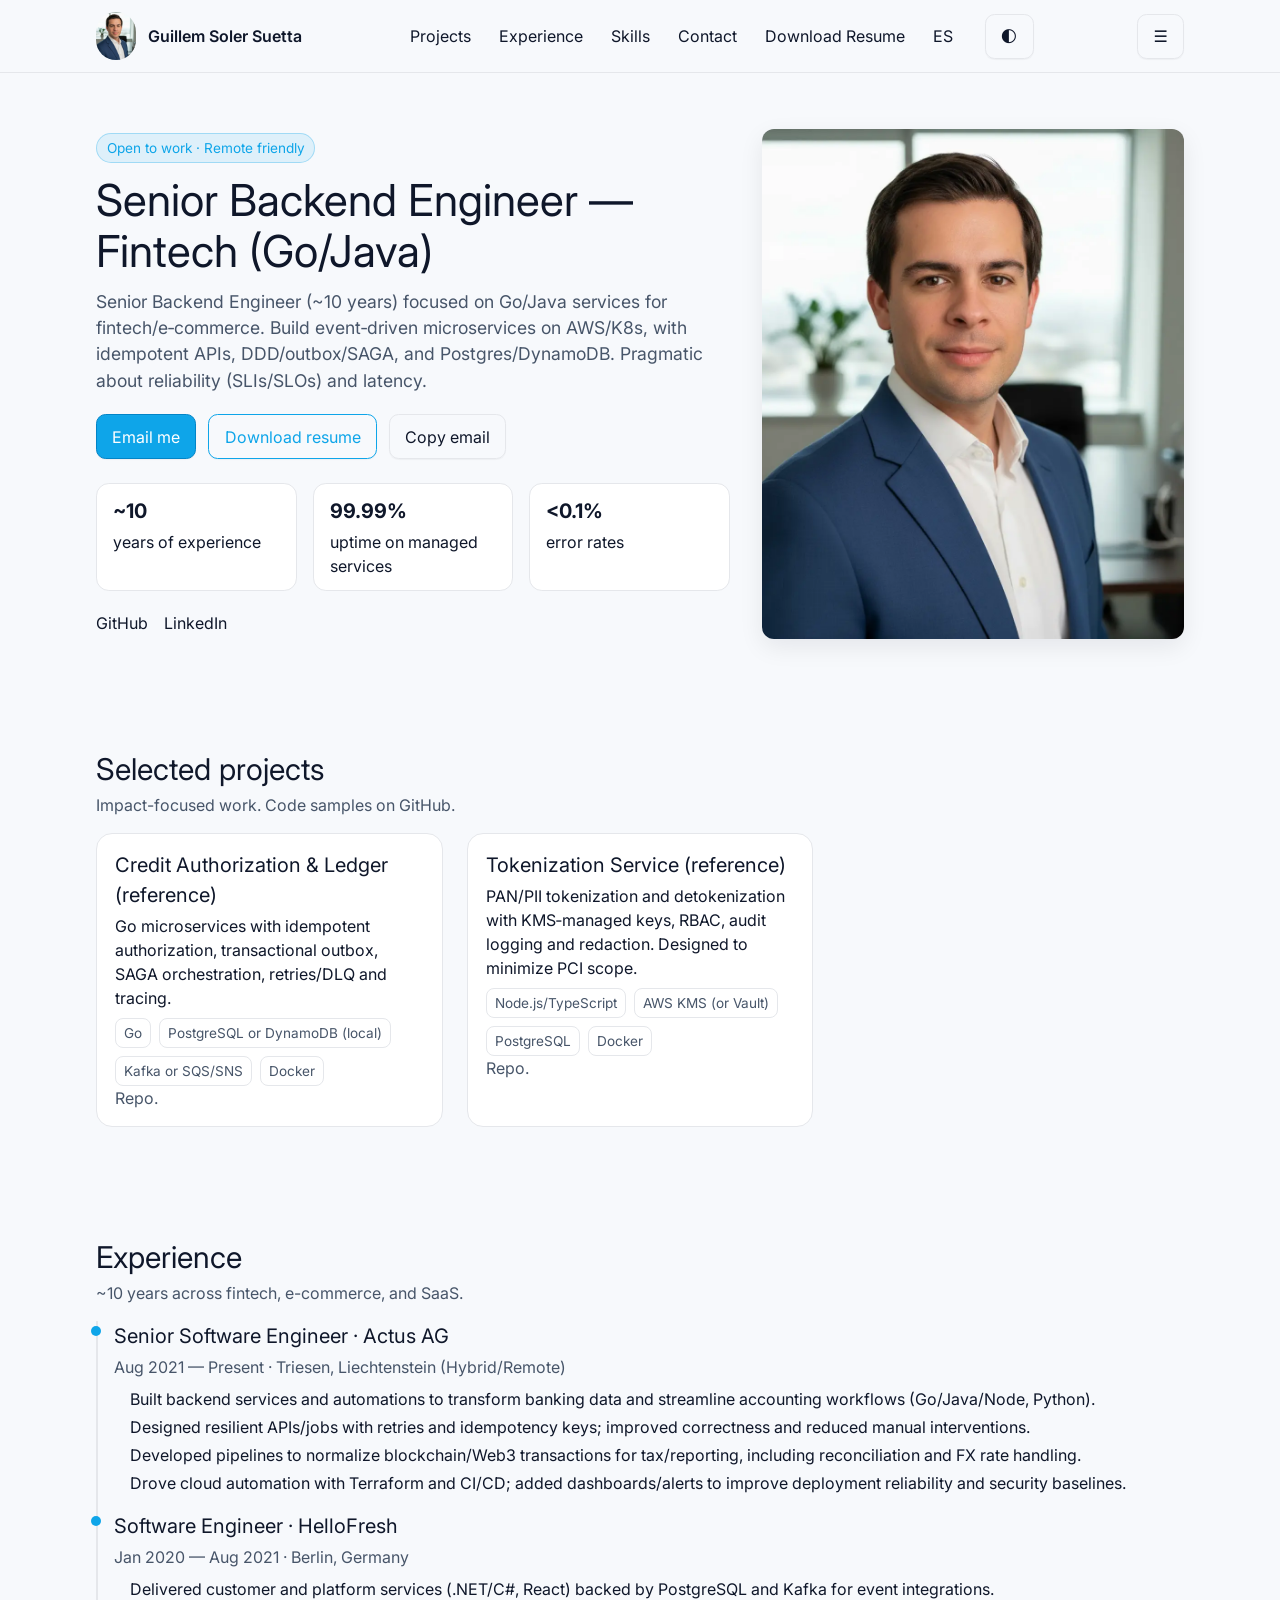
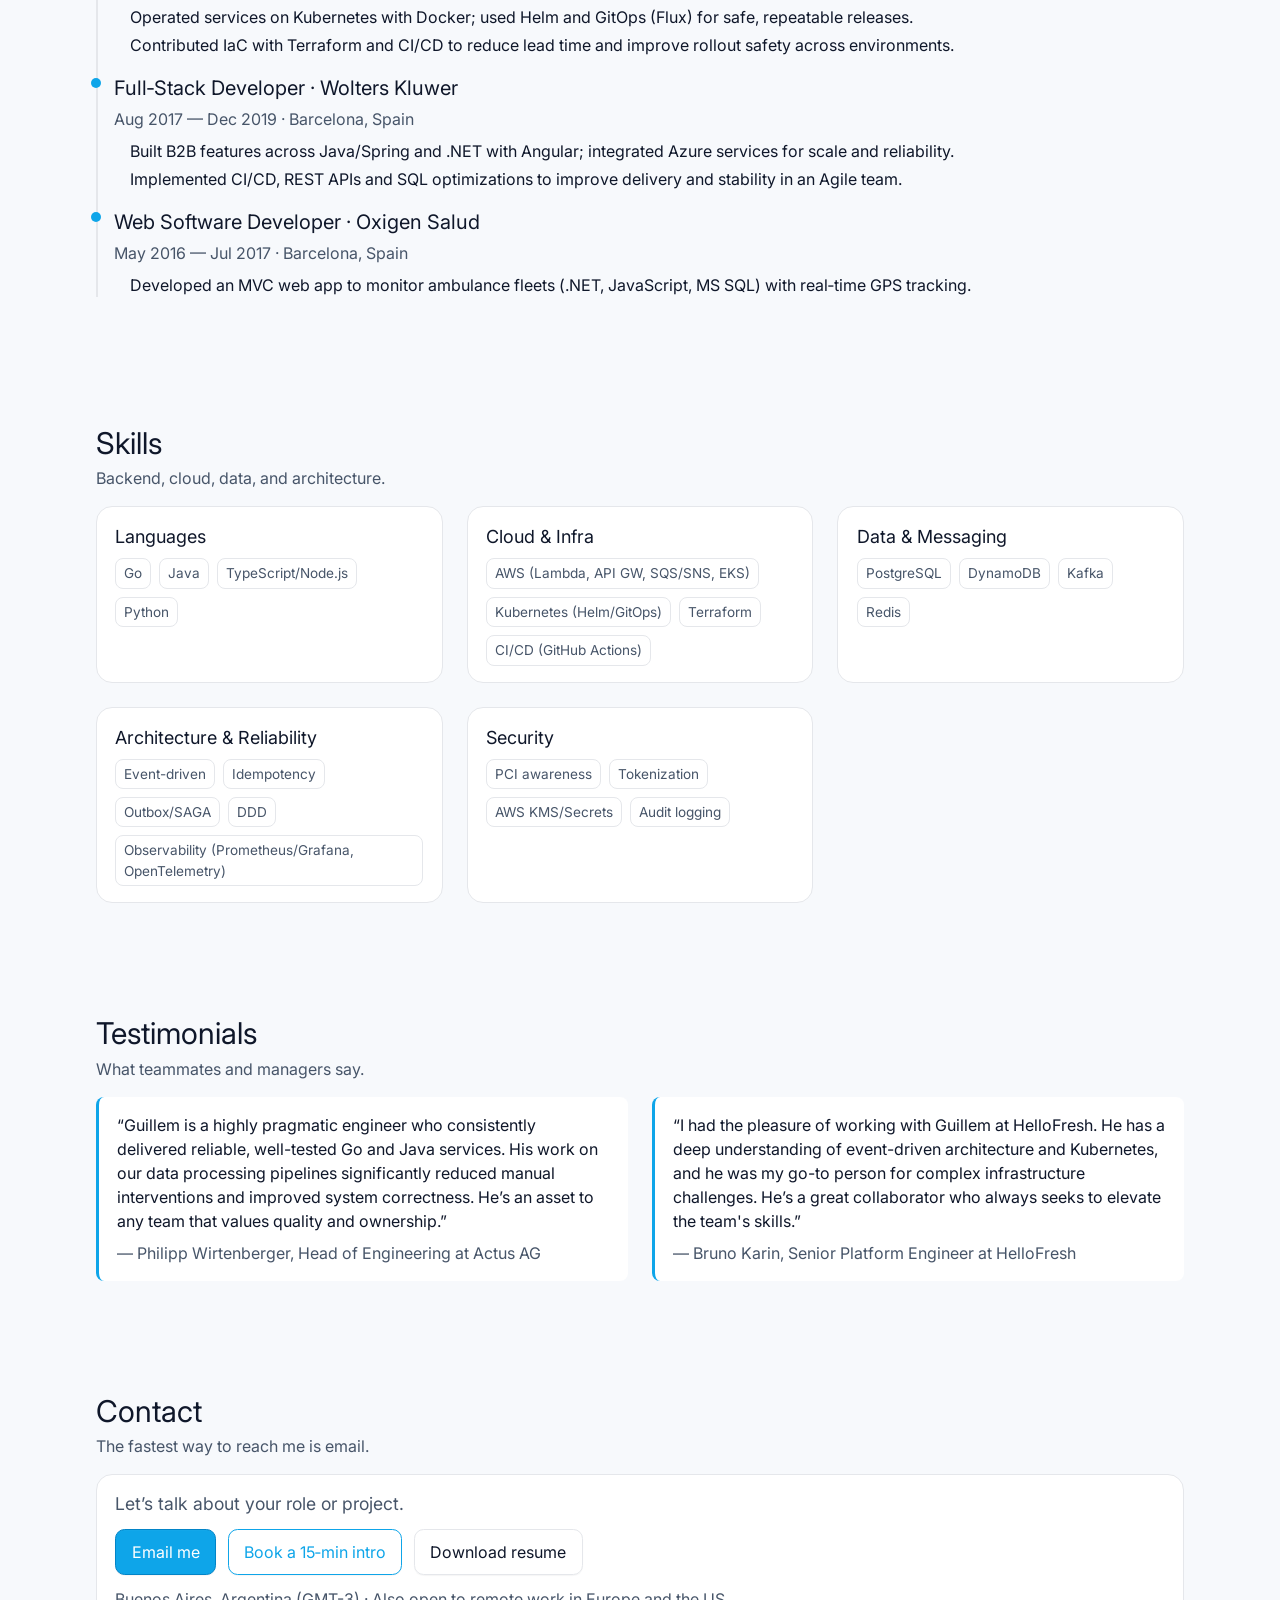
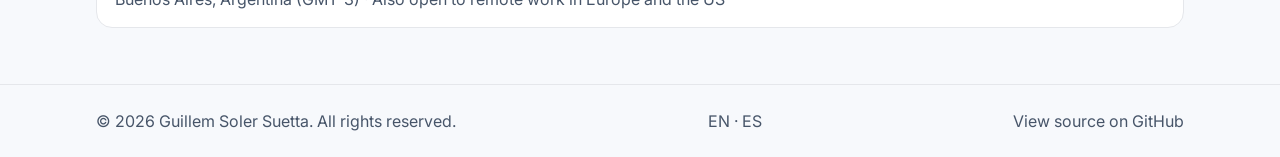
==== en/index.html @ a007fc3f "fix google fonts preload" ====
<!doctype html>
<html lang="en">

<head>
    <meta charset="utf-8" />
    <meta name="viewport" content="width=device-width, initial-scale=1" />
    <title>Guillem Soler Suetta — Senior Backend Engineer</title>
    <meta name="description"
        content="Senior Backend Engineer (~10 years) focused on Go/Java services for fintech/e‑commerce. Build event‑driven microservices on AWS/K8s, with idempotent APIs, DDD/outbox/SAGA, and Postgres/DynamoDB. Pragmatic about reliability (SLIs/SLOs) and latency." />
    <link rel="canonical" href="" https://guillemsoler.dev/en/" />
    <link rel="alternate" hreflang="es" href="" https://guillemsoler.dev/es/" />
    <link rel="alternate" hreflang="en" href="" https://guillemsoler.dev/en/" />
    <meta property="og:title" content="Guillem Soler Suetta — Senior Backend Engineer" />
    <meta property="og:description"
        content="Senior Backend Engineer (~10 years) focused on Go/Java services for fintech/e‑commerce. Build event‑driven microservices on AWS/K8s, with idempotent APIs, DDD/outbox/SAGA, and Postgres/DynamoDB. Pragmatic about reliability (SLIs/SLOs) and latency." />
    <meta property="og:type" content="website" />
    <meta property="og:url" content="" https://guillemsoler.dev/en/" />
    <meta property="og:image" content="" https://guillemsoler.dev/assets/img/og-image.jpg" />
    <meta name="twitter:card" content="summary_large_image" />
    <meta name="twitter:site" content="@your_twitter" />
    <link rel="preload" href="/assets/css/dist.css" as="style" />
    <link rel="stylesheet" href="/assets/css/dist.css" />

    <meta name="theme-color" content="#0ea5e9" />
    <!-- Tailwind (progressive enhancement). Site still looks good without JS. -->
    <script>
        // Tailwind CDN config (optional customization)
        window.tailwind = {
            config: {
                darkMode: 'class',
                theme: {
                    extend: {
                        fontFamily: { sans: ['Inter', 'system-ui', 'Segoe UI', 'Roboto', 'Helvetica Neue', 'Arial', 'sans-serif'] },
                        colors: { primary: { DEFAULT: '#0ea5e9', 600: '#0284c7' }, accent: '#22c55e' }
                    }
                }
            }
        }
    </script>
    <link rel="preconnect" href="https://fonts.googleapis.com">
    <link rel="preconnect" href="https://fonts.gstatic.com" crossorigin>
    <link rel="preload" href="https://fonts.googleapis.com/css2?family=Inter:wght@400;600;700&display=swap" as="style"
        onload="this.onload=null;this.rel='stylesheet'">
    <noscript>
        <link rel="stylesheet" href="https://fonts.googleapis.com/css2?family=Inter:wght@400;600;700&display=swap">
    </noscript>
    <script type="application/ld+json">
  {
    "@context": "https://schema.org",
    "@type": "Person",
    "name": "Guillem Soler Suetta",
    "jobTitle": "Senior Backend Engineer — Fintech (Go/Java)",
    "url": ""https://guillemsoler.dev/en/",
    "image": ""https://guillemsoler.dev/assets/img/avatar.webp",
    "email": "mailto:guillem.soler@nexara.me",
    "sameAs": [
      "https://github.com/guillemso1er",
      "https://www.linkedin.com/in/guillem-soler-suetta",
      "https://twitter.com/your_twitter"
    ]
  }
  </script>
</head>

<body>
    <a href="#content" class="skip-link">Skip to content</a>
    <header class="site-header border-b">
        <div class="container mx-auto px-4 flex items-center justify-between py-3">
            <a href="/en/" class="flex items-center gap-3 no-underline">
                <img src="/assets/img/avatar.webp" alt="Portrait of Guillem Soler Suetta"
                    class="h-10 w-10 rounded-full object-cover" />
                <span id="basics-name" class="font-semibold">Guillem Soler Suetta</span>
            </a>
            <nav aria-label="Primary" class="hidden sm:block">
                <ul class="flex items-center gap-5">
                    <li><a class="nav-link" href="#projects">Projects</a></li>
                    <li><a class="nav-link" href="#experience">Experience</a></li>
                    <li><a class="nav-link" href="#skills">Skills</a></li>
                    <li><a class="nav-link" href="#contact">Contact</a></li>
                    <li><a class="nav-link" href="/assets/docs/Guillem-Soler-Suetta-Resume-EN-2025-08.pdf"
                            target="_blank" rel="noopener">Download
                            Resume</a>
                    </li>
                    <li><a class="nav-link" href="/es/">ES</a></li>
                    <li>
                        <button id="themeToggle" class="btn btn-ghost sm:ml-2" type="button"
                            aria-label="Toggle dark mode">🌓</button>
                    </li>
                </ul>
            </nav>
            <button id="menuBtn" class="btn btn-ghost sm:hidden" aria-expanded="false"
                aria-controls="mobileNav">☰</button>
        </div>
        <nav id="mobileNav" hidden class="sm:hidden border-t">
            <ul class="container mx-auto px-4 py-2 grid gap-2">
                <li><a class="nav-link" href="#projects">Projects</a></li>
                <li><a class="nav-link" href="#experience">Experience</a></li>
                <li><a class="nav-link" href="#skills">Skills</a></li>
                <li><a class="nav-link" href="#contact">Contact</a></li>
                <li><a class="nav-link" href="/assets/docs/resume.pdf" target="_blank" rel="noopener">Resume</a></li>
                <li><a class="nav-link" href="/es/">ES</a></li>
            </ul>
        </nav>
    </header>

    <main id="content">
        <!-- Hero -->
        <section class="section hero">
            <div class="container mx-auto px-4 grid md:grid-cols-[1.2fr_.8fr] gap-8 items-center">
                <div>
                    <p class="pill">Open to work · Remote friendly</p>
                    <h1 id="basics-title" class="h1 mt-3">Senior Backend Engineer — Fintech (Go/Java)</h1>
                    <p id="basics-summary" class="lead mt-3">Senior Backend Engineer (~10 years) focused on Go/Java
                        services for fintech/e‑commerce. Build event‑driven microservices on AWS/K8s, with idempotent
                        APIs, DDD/outbox/SAGA, and Postgres/DynamoDB. Pragmatic about reliability (SLIs/SLOs) and
                        latency.</p>
                    <div class="mt-5 flex flex-wrap gap-3">
                        <a id="hero-email-link" class="btn btn-primary"
                            href="mailto:guillem.soler@nexara.me?subject=Hiring%20Inquiry%20from%20your%20site&body=Hi%20Guillem%20Soler%20Suetta,%0D%0A">Email
                            me</a>
                        <a class="btn btn-secondary" href="/assets/docs/resume.pdf" target="_blank"
                            rel="noopener">Download resume</a>
                        <button id="copyEmail" class="btn btn-ghost" type="button"
                            data-email="guillem.soler@nexara.me">Copy
                            email</button>
                    </div>
                    <ul class="mt-6 grid sm:grid-cols-3 gap-4">
                        <li class="metric-card"><strong>~10</strong><span>years of experience</span></li>
                        <li class="metric-card"><strong>99.99%</strong><span>uptime on managed services</span></li>
                        <li class="metric-card"><strong>&lt;0.1%</strong><span>error rates</span></li>
                    </ul>
                    <div id="social-links" class="mt-5 flex items-center gap-4">
                        <a href="https://github.com/guillemso1er" class="social-link">GitHub</a>
                        <a href="https://www.linkedin.com/in/guillem-soler-suetta" class="social-link">LinkedIn</a>
                        <!-- Twitter link can be added here if available in JSON -->
                    </div>
                </div>
                <figure class="hero-figure">
                    <img src="/assets/img/avatar.webp" alt="Guillem Soler Suetta"
                        class="rounded-xl w-full object-cover shadow" />
                    <figcaption class="sr-only">Guillem Soler Suetta, Senior Backend Engineer</figcaption>
                </figure>
            </div>
        </section>

        <!-- Projects -->
        <section id="projects" class="section">
            <div class="container mx-auto px-4">
                <div class="section-header">
                    <h2 class="h2">Selected projects</h2>
                    <p class="muted">Impact-focused work. Code samples on GitHub.</p>
                </div>
                <div id="projects-container" class="grid sm:grid-cols-2 lg:grid-cols-3 gap-6">
                    <!-- Project 1 -->
                    <article class="card">
                        <div class="card-body">
                            <h3 class="h3"><a href="https://github.com/YOUR-USER/credit-authorization-ledger"
                                    class="card-link">Credit Authorization & Ledger (reference)</a></h3>
                            <p>Go microservices with idempotent authorization, transactional outbox, SAGA
                                orchestration, retries/DLQ and tracing.</p>
                            <ul class="tags">
                                <li class="tag">Go</li>
                                <li class="tag">PostgreSQL or DynamoDB (local)</li>
                                <li class="tag">Kafka or SQS/SNS</li>
                                <li class="tag">Docker</li>
                            </ul>
                            <p class="muted"><a href="https://github.com/YOUR-USER/credit-authorization-ledger"
                                    class="text-link">Repo</a>.</p>
                        </div>
                    </article>
                    <!-- Project 2 -->
                    <article class="card">
                        <div class="card-body">
                            <h3 class="h3"><a href="https://github.com/YOUR-USER/tokenization-service"
                                    class="card-link">Tokenization Service (reference)</a></h3>
                            <p>PAN/PII tokenization and detokenization with KMS‑managed keys, RBAC, audit logging and
                                redaction. Designed to minimize PCI scope.</p>
                            <ul class="tags">
                                <li class="tag">Node.js/TypeScript</li>
                                <li class="tag">AWS KMS (or Vault)</li>
                                <li class="tag">PostgreSQL</li>
                                <li class="tag">Docker</li>
                            </ul>
                            <p class="muted"><a href="https://github.com/YOUR-USER/tokenization-service"
                                    class="text-link">Repo</a>.</p>
                        </div>
                    </article>
                </div>
            </div>
        </section>

        <!-- Experience -->
        <section id="experience" class="section">
            <div class="container mx-auto px-4">
                <div class="section-header">
                    <h2 class="h2">Experience</h2>
                    <p class="muted">~10 years across fintech, e-commerce, and SaaS.</p>
                </div>
                <ol id="experience-container" class="timeline">
                    <li class="timeline-item">
                        <div class="timeline-dot"></div>
                        <div class="timeline-content">
                            <h3 class="h3">Senior Software Engineer · Actus AG</h3>
                            <p class="muted">Aug 2021 — Present · Triesen, Liechtenstein (Hybrid/Remote)</p>
                            <ul class="list">
                                <li>Built backend services and automations to transform banking data and streamline
                                    accounting workflows (Go/Java/Node, Python).</li>
                                <li>Designed resilient APIs/jobs with retries and idempotency keys; improved correctness
                                    and reduced manual interventions.</li>
                                <li>Developed pipelines to normalize blockchain/Web3 transactions for tax/reporting,
                                    including reconciliation and FX rate handling.</li>
                                <li>Drove cloud automation with Terraform and CI/CD; added dashboards/alerts to improve
                                    deployment reliability and security baselines.</li>
                            </ul>
                        </div>
                    </li>
                    <li class="timeline-item">
                        <div class="timeline-dot"></div>
                        <div class="timeline-content">
                            <h3 class="h3">Software Engineer · HelloFresh</h3>
                            <p class="muted">Jan 2020 — Aug 2021 · Berlin, Germany</p>
                            <ul class="list">
                                <li>Delivered customer and platform services (.NET/C#, React) backed by PostgreSQL and
                                    Kafka for event integrations.</li>
                                <li>Operated services on Kubernetes with Docker; used Helm and GitOps (Flux) for safe,
                                    repeatable releases.</li>
                                <li>Contributed IaC with Terraform and CI/CD to reduce lead time and improve rollout
                                    safety across environments.</li>
                            </ul>
                        </div>
                    </li>
                    <li class="timeline-item">
                        <div class="timeline-dot"></div>
                        <div class="timeline-content">
                            <h3 class="h3">Full‑Stack Developer · Wolters Kluwer</h3>
                            <p class="muted">Aug 2017 — Dec 2019 · Barcelona, Spain</p>
                            <ul class="list">
                                <li>Built B2B features across Java/Spring and .NET with Angular; integrated Azure
                                    services for scale and reliability.</li>
                                <li>Implemented CI/CD, REST APIs and SQL optimizations to improve delivery and stability
                                    in an Agile team.</li>
                            </ul>
                        </div>
                    </li>
                    <li class="timeline-item">
                        <div class="timeline-dot"></div>
                        <div class="timeline-content">
                            <h3 class="h3">Web Software Developer · Oxigen Salud</h3>
                            <p class="muted">May 2016 — Jul 2017 · Barcelona, Spain</p>
                            <ul class="list">
                                <li>Developed an MVC web app to monitor ambulance fleets (.NET, JavaScript, MS SQL) with
                                    real‑time GPS tracking.</li>
                            </ul>
                        </div>
                    </li>
                </ol>
            </div>
        </section>

        <!-- Skills -->
        <section id="skills" class="section">
            <div class="container mx-auto px-4">
                <div class="section-header">
                    <h2 class="h2">Skills</h2>
                    <p class="muted">Backend, cloud, data, and architecture.</p>
                </div>
                <div id="skills-container" class="grid sm:grid-cols-2 lg:grid-cols-3 gap-6">
                    <div class="card">
                        <div class="card-body">
                            <h3 class="h4">Languages</h3>
                            <ul class="tags">
                                <li class="tag">Go</li>
                                <li class="tag">Java</li>
                                <li class="tag">TypeScript/Node.js</li>
                                <li class="tag">Python</li>
                            </ul>
                        </div>
                    </div>
                    <div class="card">
                        <div class="card-body">
                            <h3 class="h4">Cloud & Infra</h3>
                            <ul class="tags">
                                <li class="tag">AWS (Lambda, API GW, SQS/SNS, EKS)</li>
                                <li class="tag">Kubernetes (Helm/GitOps)</li>
                                <li class="tag">Terraform</li>
                                <li class="tag">CI/CD (GitHub Actions)</li>
                            </ul>
                        </div>
                    </div>
                    <div class="card">
                        <div class="card-body">
                            <h3 class="h4">Data & Messaging</h3>
                            <ul class="tags">
                                <li class="tag">PostgreSQL</li>
                                <li class="tag">DynamoDB</li>
                                <li class="tag">Kafka</li>
                                <li class="tag">Redis</li>
                            </ul>
                        </div>
                    </div>
                    <div class="card">
                        <div class="card-body">
                            <h3 class="h4">Architecture & Reliability</h3>
                            <ul class="tags">
                                <li class="tag">Event-driven</li>
                                <li class="tag">Idempotency</li>
                                <li class="tag">Outbox/SAGA</li>
                                <li class="tag">DDD</li>
                                <li class="tag">Observability (Prometheus/Grafana, OpenTelemetry)</li>
                            </ul>
                        </div>
                    </div>
                    <div class="card">
                        <div class="card-body">
                            <h3 class="h4">Security</h3>
                            <ul class="tags">
                                <li class="tag">PCI awareness</li>
                                <li class="tag">Tokenization</li>
                                <li class="tag">AWS KMS/Secrets</li>
                                <li class="tag">Audit logging</li>
                            </ul>
                        </div>
                    </div>
                </div>
            </div>
        </section>

        <!-- Testimonials -->
        <section class="section">
            <div class="container mx-auto px-4">
                <div class="section-header">
                    <h2 class="h2">Testimonials</h2>
                    <p class="muted">What teammates and managers say.</p>
                </div>
                <div id="testimonials-container" class="grid sm:grid-cols-2 gap-6">
                    <!-- Testimonial 1 -->
                    <blockquote class="quote">
                        <p>“Guillem is a highly pragmatic engineer who consistently delivered reliable, well-tested Go
                            and Java services. His work on our data processing pipelines significantly reduced manual
                            interventions and improved system correctness. He’s an asset to any team that values quality
                            and ownership.”</p>
                        <footer>— Philipp Wirtenberger, Head of Engineering at Actus AG</footer>
                    </blockquote>

                    <!-- Testimonial 2 -->
                    <blockquote class="quote">
                        <p>“I had the pleasure of working with Guillem at HelloFresh. He has a deep understanding of
                            event-driven architecture and Kubernetes, and he was my go-to person for complex
                            infrastructure challenges. He’s a great collaborator who always seeks to elevate the team's
                            skills.”</p>
                        <footer>— Bruno Karin, Senior Platform Engineer at HelloFresh</footer>
                    </blockquote>
                </div>
            </div>
        </section>

        <!-- Contact -->
        <section id="contact" class="section">
            <div class="container mx-auto px-4">
                <div class="section-header">
                    <h2 class="h2">Contact</h2>
                    <p class="muted">The fastest way to reach me is email.</p>
                </div>
                <div class="card">
                    <div class="card-body">
                        <p class="lead">Let’s talk about your role or project.</p>
                        <div class="mt-3 flex flex-wrap gap-3">
                            <a id="contact-email-link" class="btn btn-primary"
                                href="mailto:guillem.soler@nexara.me?subject=Hiring%20Inquiry%20from%20your%20site">Email
                                me</a>
                            <a class="btn btn-secondary" href="https://calendly.com/yourcalendly/intro-15"
                                target="_blank" rel="noopener">Book a 15‑min intro</a>
                            <a class="btn btn-ghost" href="/assets/docs/resume.pdf" target="_blank"
                                rel="noopener">Download resume</a>
                        </div>
                        <p id="basics-location" class="muted mt-3">Based in Buenos Aires, Argentina (GMT-3) — Hybrid ·
                            Open to remote, EU/US time zones.</p>
                    </div>
                </div>
            </div>
        </section>
    </main>

    <footer class="site-footer border-t">
        <div class="container mx-auto px-4 py-6 flex flex-wrap items-center justify-between gap-3">
            <p class="muted">© <span id="year">2025</span> <span id="footer-name">Guillem Soler Suetta</span>. All
                rights
                reserved.</p>
            <nav aria-label="Footer">
                <a class="nav-link" href="/en/">EN</a>
                <span class="muted">·</span>
                <a class="nav-link" href="/es/">ES</a>
            </nav>
            <a class="nav-link" href="https://github.com/guillemso1er/website" target="_blank" rel="noopener">View
                source on GitHub</a>

        </div>
    </footer>

    <script src="/assets/js/app.js" defer></script>
</body>

</html>
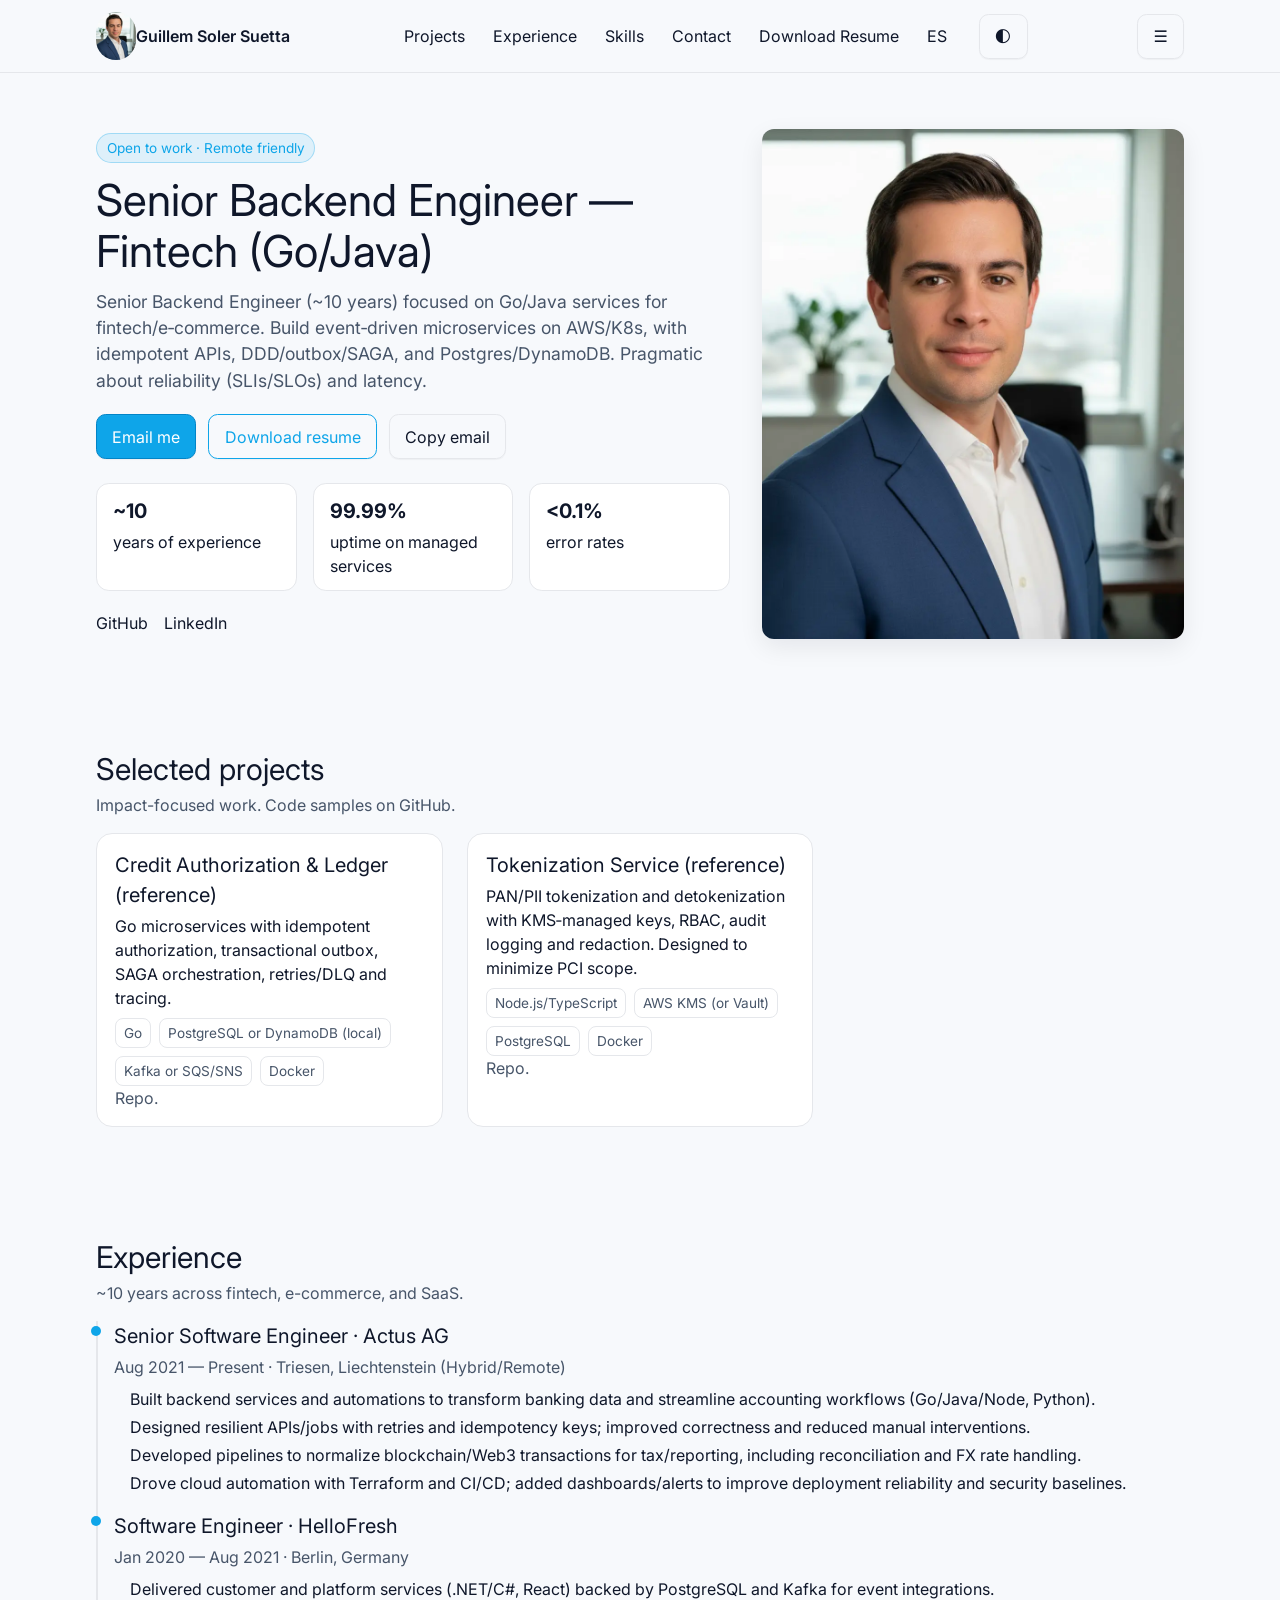
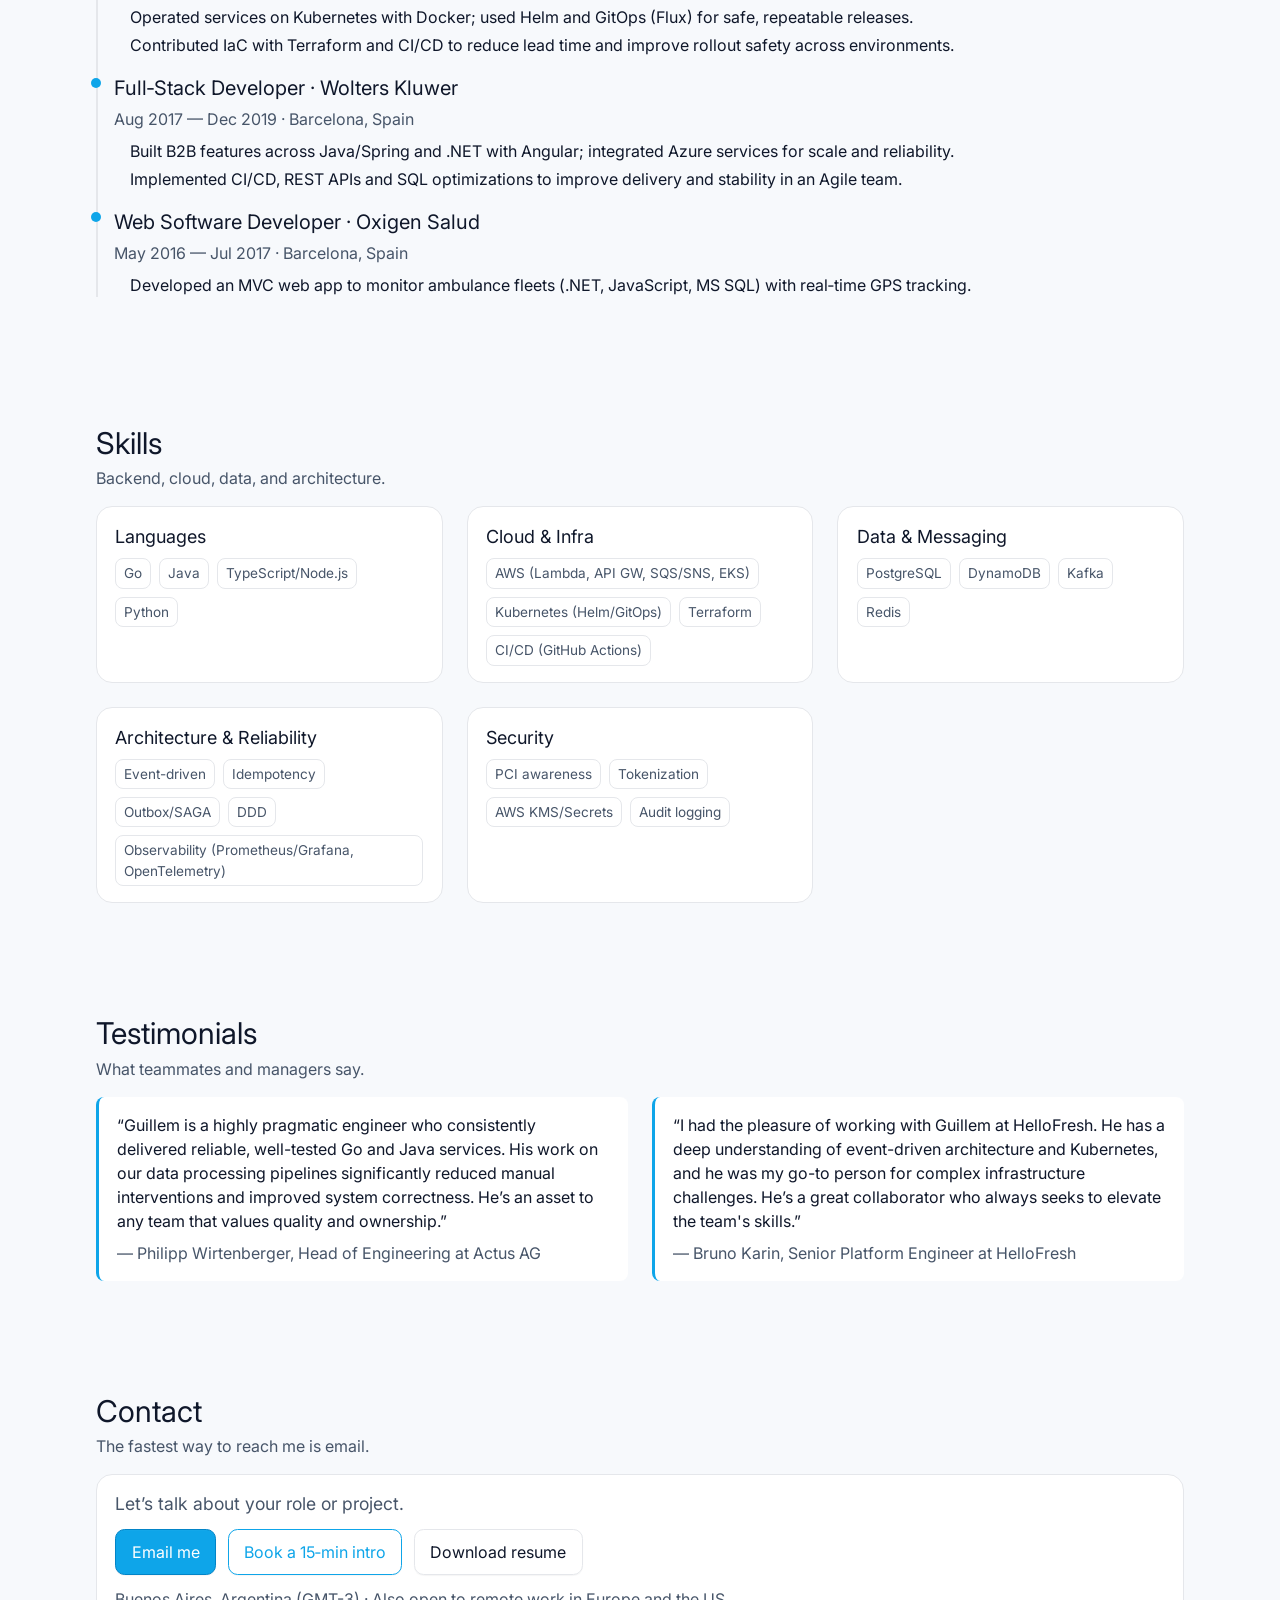
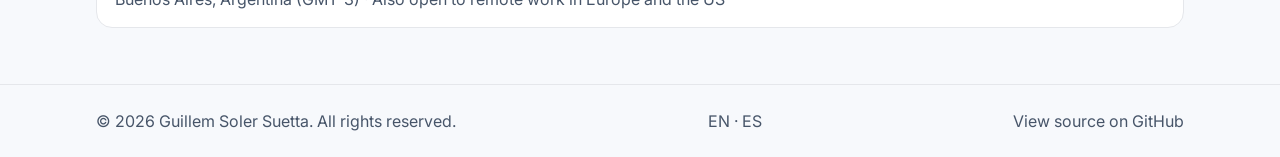
==== commit 5994ebe3: "add size to avatars" ====
--- a/en/index.html
+++ b/en/index.html
@@ -66,8 +66,8 @@
     <a href="#content" class="skip-link">Skip to content</a>
     <header class="site-header border-b">
         <div class="container mx-auto px-4 flex items-center justify-between py-3">
-            <a href="/en/" class="flex items-center gap-3 no-underline">
-                <img src="/assets/img/avatar.webp" alt="Portrait of Guillem Soler Suetta"
+            <a href="/en/" class="flex items-center ga" p-3 no-underline">
+                <img height="40" width="40" src="/assets/img/avatar.webp" alt="Portrait of Guillem Soler Suetta"
                     class="h-10 w-10 rounded-full object-cover" />
                 <span id="basics-name" class="font-semibold">Guillem Soler Suetta</span>
             </a>
@@ -136,7 +136,7 @@
                     </div>
                 </div>
                 <figure class="hero-figure">
-                    <img src="/assets/img/avatar.webp" alt="Guillem Soler Suetta"
+                    <img height="400" width="400" src="/assets/img/avatar.webp" alt="Guillem Soler Suetta"
                         class="rounded-xl w-full object-cover shadow" />
                     <figcaption class="sr-only">Guillem Soler Suetta, Senior Backend Engineer</figcaption>
                 </figure>
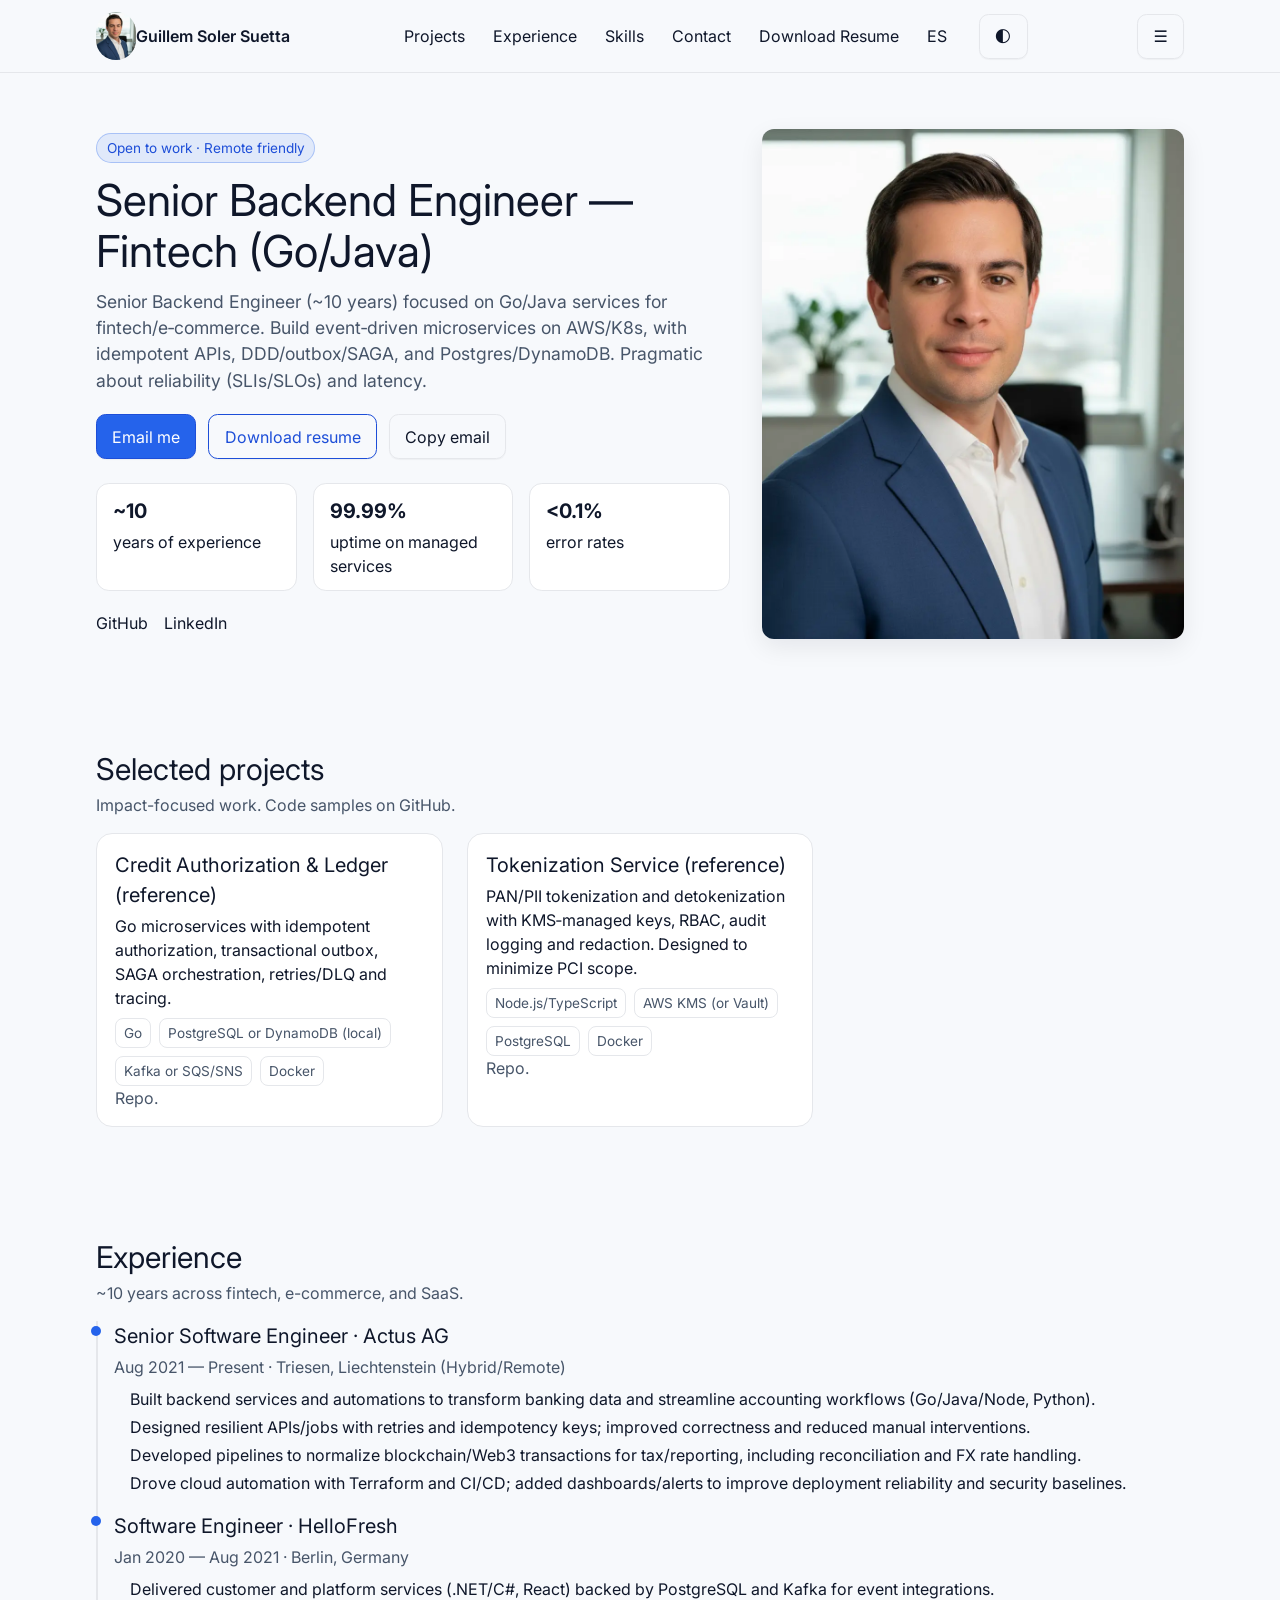
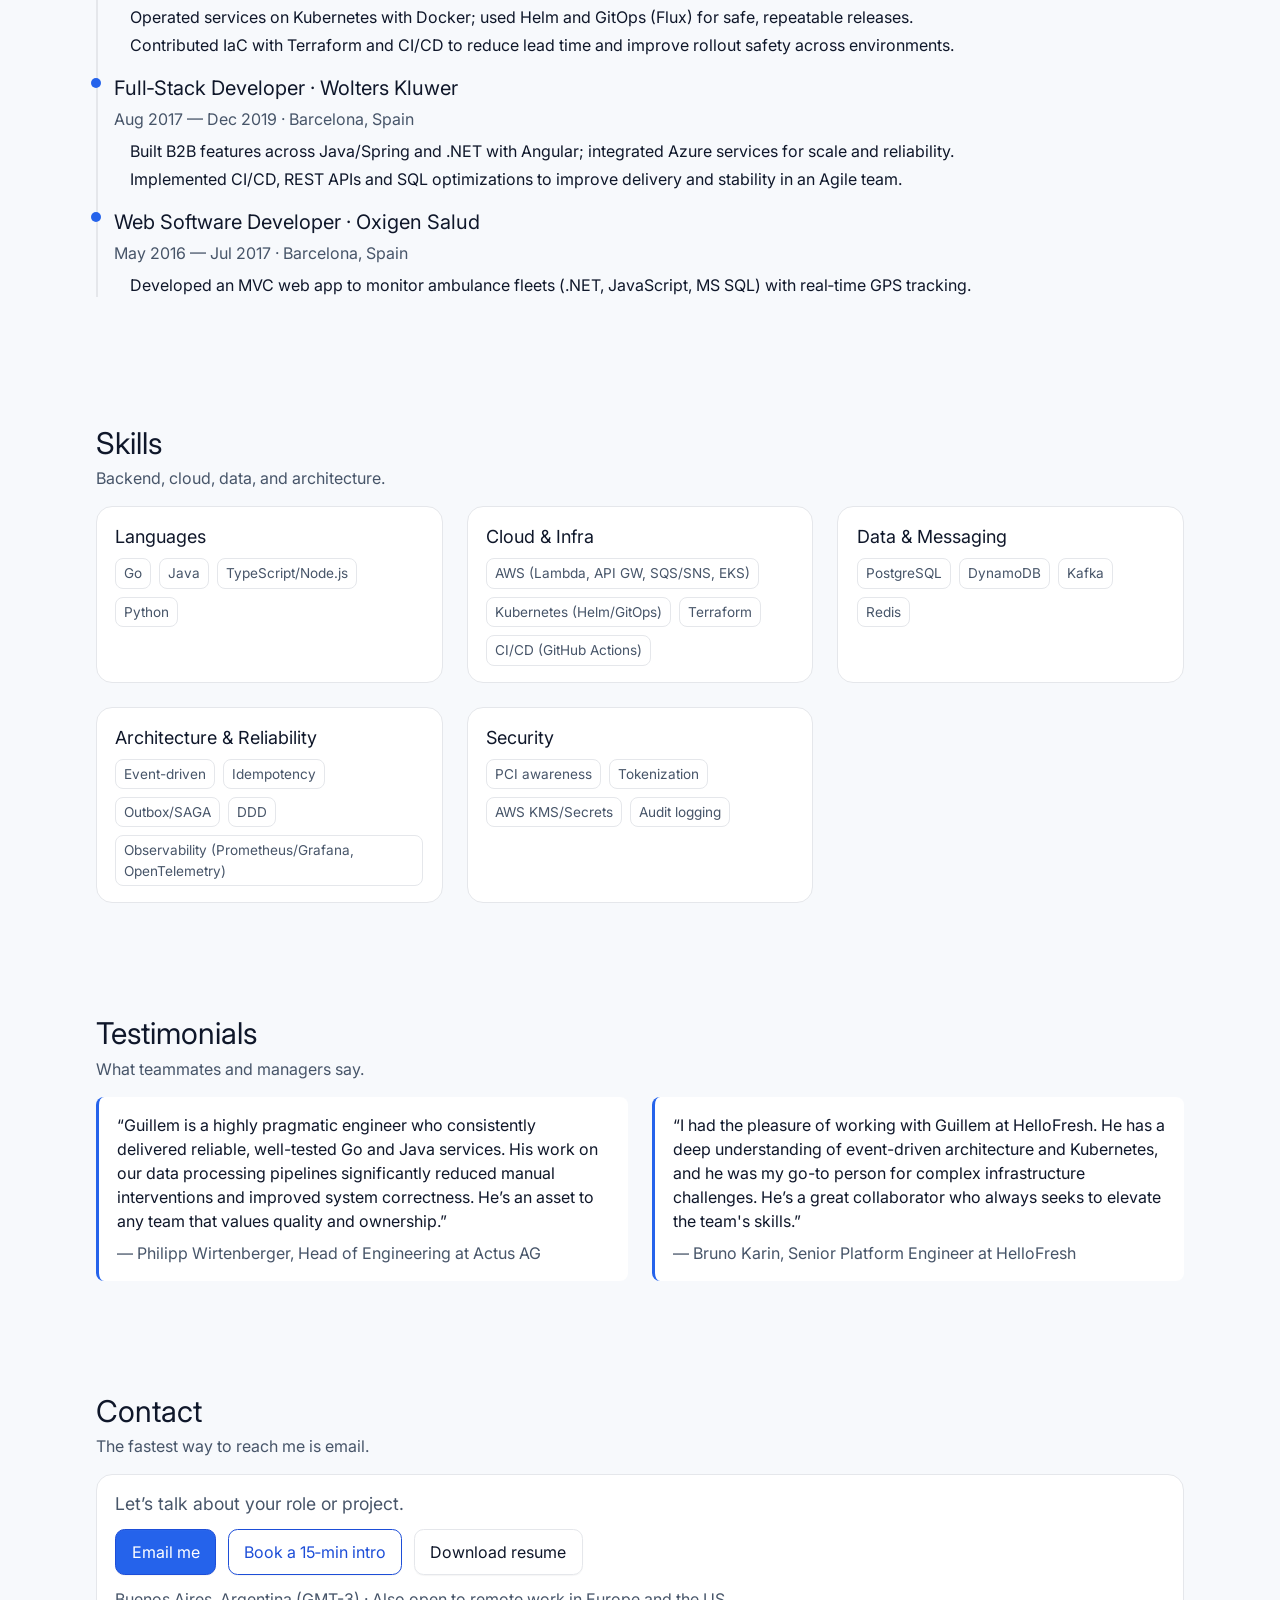
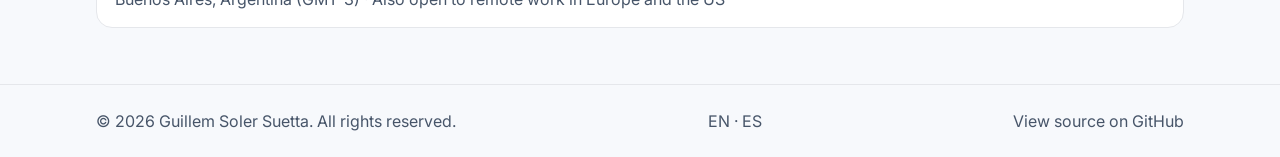
==== commit 7ab1e111: "minify js" ====
--- a/en/index.html
+++ b/en/index.html
@@ -18,8 +18,8 @@
     <meta property="og:image" content="" https://guillemsoler.dev/assets/img/og-image.jpg" />
     <meta name="twitter:card" content="summary_large_image" />
     <meta name="twitter:site" content="@your_twitter" />
-    <link rel="preload" href="/assets/css/dist.css" as="style" />
-    <link rel="stylesheet" href="/assets/css/dist.css" />
+    <link rel="preload" href="/assets/css/base.min.css" as="style" />
+    <link rel="stylesheet" href="/assets/css/base.min.css" />
 
     <meta name="theme-color" content="#0ea5e9" />
     <!-- Tailwind (progressive enhancement). Site still looks good without JS. -->
@@ -397,7 +397,7 @@
         </div>
     </footer>
 
-    <script src="/assets/js/app.js" defer></script>
+    <script src="/assets/js/app.min.js" defer></script>
 </body>
 
 </html>
--- a/assets/css/base.min.css
+++ b/assets/css/base.min.css
@@ -0,0 +1,2 @@
+/*! tailwindcss v4.1.12 | MIT License | https://tailwindcss.com */
+@layer properties{@supports (((-webkit-hyphens:none)) and (not (margin-trim:inline))) or ((-moz-orient:inline) and (not (color:rgb(from red r g b)))){*,:before,:after,::backdrop{--tw-rotate-x:initial;--tw-rotate-y:initial;--tw-rotate-z:initial;--tw-skew-x:initial;--tw-skew-y:initial;--tw-border-style:solid;--tw-font-weight:initial;--tw-shadow:0 0 #0000;--tw-shadow-color:initial;--tw-shadow-alpha:100%;--tw-inset-shadow:0 0 #0000;--tw-inset-shadow-color:initial;--tw-inset-shadow-alpha:100%;--tw-ring-color:initial;--tw-ring-shadow:0 0 #0000;--tw-inset-ring-color:initial;--tw-inset-ring-shadow:0 0 #0000;--tw-ring-inset:initial;--tw-ring-offset-width:0px;--tw-ring-offset-color:#fff;--tw-ring-offset-shadow:0 0 #0000}}}@layer theme{:root,:host{--font-sans:ui-sans-serif,system-ui,sans-serif,"Apple Color Emoji","Segoe UI Emoji","Segoe UI Symbol","Noto Color Emoji";--font-mono:ui-monospace,SFMono-Regular,Menlo,Monaco,Consolas,"Liberation Mono","Courier New",monospace;--spacing:.25rem;--font-weight-semibold:600;--radius-xl:.75rem;--default-font-family:var(--font-sans);--default-mono-font-family:var(--font-mono)}}@layer base{*,:after,:before,::backdrop{box-sizing:border-box;border:0 solid;margin:0;padding:0}::file-selector-button{box-sizing:border-box;border:0 solid;margin:0;padding:0}html,:host{-webkit-text-size-adjust:100%;tab-size:4;line-height:1.5;font-family:var(--default-font-family,ui-sans-serif,system-ui,sans-serif,"Apple Color Emoji","Segoe UI Emoji","Segoe UI Symbol","Noto Color Emoji");font-feature-settings:var(--default-font-feature-settings,normal);font-variation-settings:var(--default-font-variation-settings,normal);-webkit-tap-highlight-color:transparent}hr{height:0;color:inherit;border-top-width:1px}abbr:where([title]){-webkit-text-decoration:underline dotted;text-decoration:underline dotted}h1,h2,h3,h4,h5,h6{font-size:inherit;font-weight:inherit}a{color:inherit;-webkit-text-decoration:inherit;-webkit-text-decoration:inherit;-webkit-text-decoration:inherit;text-decoration:inherit}b,strong{font-weight:bolder}code,kbd,samp,pre{font-family:var(--default-mono-font-family,ui-monospace,SFMono-Regular,Menlo,Monaco,Consolas,"Liberation Mono","Courier New",monospace);font-feature-settings:var(--default-mono-font-feature-settings,normal);font-variation-settings:var(--default-mono-font-variation-settings,normal);font-size:1em}small{font-size:80%}sub,sup{vertical-align:baseline;font-size:75%;line-height:0;position:relative}sub{bottom:-.25em}sup{top:-.5em}table{text-indent:0;border-color:inherit;border-collapse:collapse}:-moz-focusring{outline:auto}progress{vertical-align:baseline}summary{display:list-item}ol,ul,menu{list-style:none}img,svg,video,canvas,audio,iframe,embed,object{vertical-align:middle;display:block}img,video{max-width:100%;height:auto}button,input,select,optgroup,textarea{font:inherit;font-feature-settings:inherit;font-variation-settings:inherit;letter-spacing:inherit;color:inherit;opacity:1;background-color:#0000;border-radius:0}::file-selector-button{font:inherit;font-feature-settings:inherit;font-variation-settings:inherit;letter-spacing:inherit;color:inherit;opacity:1;background-color:#0000;border-radius:0}:where(select:is([multiple],[size])) optgroup{font-weight:bolder}:where(select:is([multiple],[size])) optgroup option{padding-inline-start:20px}::file-selector-button{margin-inline-end:4px}::placeholder{opacity:1}@supports (not ((-webkit-appearance:-apple-pay-button))) or (contain-intrinsic-size:1px){::placeholder{color:currentColor}@supports (color:color-mix(in lab, red, red)){::placeholder{color:color-mix(in oklab,currentcolor 50%,transparent)}}}textarea{resize:vertical}::-webkit-search-decoration{-webkit-appearance:none}::-webkit-date-and-time-value{min-height:1lh;text-align:inherit}::-webkit-datetime-edit{display:inline-flex}::-webkit-datetime-edit-fields-wrapper{padding:0}::-webkit-datetime-edit{padding-block:0}::-webkit-datetime-edit-year-field{padding-block:0}::-webkit-datetime-edit-month-field{padding-block:0}::-webkit-datetime-edit-day-field{padding-block:0}::-webkit-datetime-edit-hour-field{padding-block:0}::-webkit-datetime-edit-minute-field{padding-block:0}::-webkit-datetime-edit-second-field{padding-block:0}::-webkit-datetime-edit-millisecond-field{padding-block:0}::-webkit-datetime-edit-meridiem-field{padding-block:0}::-webkit-calendar-picker-indicator{line-height:1}:-moz-ui-invalid{box-shadow:none}button,input:where([type=button],[type=reset],[type=submit]){appearance:button}::file-selector-button{appearance:button}::-webkit-inner-spin-button{height:auto}::-webkit-outer-spin-button{height:auto}[hidden]:where(:not([hidden=until-found])){display:none!important}}@layer components;@layer utilities{.sr-only{clip:rect(0,0,0,0);white-space:nowrap;border-width:0;width:1px;height:1px;margin:-1px;padding:0;position:absolute;overflow:hidden}.static{position:static}.container{width:100%}@media (min-width:40rem){.container{max-width:40rem}}@media (min-width:48rem){.container{max-width:48rem}}@media (min-width:64rem){.container{max-width:64rem}}@media (min-width:80rem){.container{max-width:80rem}}@media (min-width:96rem){.container{max-width:96rem}}.mx-auto{margin-inline:auto}.mt-3{margin-top:calc(var(--spacing)*3)}.mt-5{margin-top:calc(var(--spacing)*5)}.mt-6{margin-top:calc(var(--spacing)*6)}.block{display:block}.contents{display:contents}.flex{display:flex}.grid{display:grid}.hidden{display:none}.h-10{height:calc(var(--spacing)*10)}.w-10{width:calc(var(--spacing)*10)}.w-full{width:100%}.transform{transform:var(--tw-rotate-x,)var(--tw-rotate-y,)var(--tw-rotate-z,)var(--tw-skew-x,)var(--tw-skew-y,)}.flex-wrap{flex-wrap:wrap}.items-center{align-items:center}.justify-between{justify-content:space-between}.gap-2{gap:calc(var(--spacing)*2)}.gap-3{gap:calc(var(--spacing)*3)}.gap-4{gap:calc(var(--spacing)*4)}.gap-5{gap:calc(var(--spacing)*5)}.gap-6{gap:calc(var(--spacing)*6)}.gap-8{gap:calc(var(--spacing)*8)}.rounded-full{border-radius:3.40282e38px}.rounded-xl{border-radius:var(--radius-xl)}.border{border-style:var(--tw-border-style);border-width:1px}.border-t{border-top-style:var(--tw-border-style);border-top-width:1px}.border-b{border-bottom-style:var(--tw-border-style);border-bottom-width:1px}.object-cover{object-fit:cover}.p-3{padding:calc(var(--spacing)*3)}.px-4{padding-inline:calc(var(--spacing)*4)}.py-2{padding-block:calc(var(--spacing)*2)}.py-3{padding-block:calc(var(--spacing)*3)}.py-6{padding-block:calc(var(--spacing)*6)}.font-semibold{--tw-font-weight:var(--font-weight-semibold);font-weight:var(--font-weight-semibold)}.italic{font-style:italic}.no-underline{text-decoration-line:none}.shadow{--tw-shadow:0 1px 3px 0 var(--tw-shadow-color,#0000001a),0 1px 2px -1px var(--tw-shadow-color,#0000001a);box-shadow:var(--tw-inset-shadow),var(--tw-inset-ring-shadow),var(--tw-ring-offset-shadow),var(--tw-ring-shadow),var(--tw-shadow)}@media (min-width:40rem){.sm\:ml-2{margin-left:calc(var(--spacing)*2)}.sm\:block{display:block}.sm\:hidden{display:none}.sm\:grid-cols-2{grid-template-columns:repeat(2,minmax(0,1fr))}.sm\:grid-cols-3{grid-template-columns:repeat(3,minmax(0,1fr))}}@media (min-width:48rem){.md\:grid-cols-\[1\.2fr_\.8fr\]{grid-template-columns:1.2fr .8fr}}@media (min-width:64rem){.lg\:grid-cols-3{grid-template-columns:repeat(3,minmax(0,1fr))}}}:root{--bg:#f7f9fc;--surface:#fff;--text:#0f172a;--muted:#475569;--primary:#2563eb;--primary-600:#1d4ed8;--accent:#16a34a;--border:#e5e7eb;--shadow:0 8px 24px #02061714}html.dark:root{--bg:#0b0c0f;--surface:#0f1216;--text:#e9eef5;--muted:#a0a8b4;--primary:#0ea5e9;--primary-600:#0284c7;--accent:#22c55e;--border:#1b2028;--shadow:0 10px 30px #00000059}html,body{height:100%}html{scroll-behavior:smooth}body{background:var(--bg);color:var(--text);-webkit-font-smoothing:antialiased;-moz-osx-font-smoothing:grayscale;margin:0;font-family:Inter,system-ui,-apple-system,Segoe UI,Roboto,Helvetica Neue,Arial,sans-serif}img{max-width:100%;height:auto}a{color:inherit}a:hover{color:var(--primary-600)}.no-underline{text-decoration:none}.skip-link{position:absolute;top:-9999px;left:-9999px}.skip-link:focus{background:var(--surface);border:1px solid var(--border);border-radius:6px;padding:.5rem .75rem;top:12px;left:12px}.container{max-width:1120px;margin:0 auto}.border-b{border-bottom:1px solid var(--border)}.border-t{border-top:1px solid var(--border)}.site-header .nav-link{color:var(--text);padding:.5rem .25rem;text-decoration:none;display:inline-block}.site-header .nav-link:hover{color:var(--primary)}.section{padding:56px 0}.section-header{margin-bottom:16px}.h1{margin:0;font-size:clamp(28px,4vw,44px);line-height:1.15}.h2{margin:0 0 4px;font-size:clamp(22px,3vw,30px);line-height:1.25}.h3{margin:0 0 4px;font-size:20px}.h4{margin:0 0 4px;font-size:18px}.lead{color:var(--muted);font-size:1.1rem}.muted{color:var(--muted)}.pill{background:var(--primary);border-radius:999px;padding:.25rem .6rem;font-size:.85rem;display:inline-block}@supports (color:color-mix(in lab, red, red)){.pill{background:color-mix(in oklab,var(--primary),transparent 90%)}}.pill{color:var(--primary-600);border:1px solid var(--primary)}@supports (color:color-mix(in lab, red, red)){.pill{border:1px solid color-mix(in oklab,var(--primary),transparent 70%)}}.btn{border:1px solid var(--border);color:var(--text);background:var(--surface);border-radius:.6rem;justify-content:center;align-items:center;gap:.5rem;padding:.6rem .95rem;text-decoration:none;display:inline-flex;box-shadow:inset 0 1px #ffffff05,0 1px 1px #0000000a}.btn:hover{border-color:var(--primary);color:var(--primary)}.btn-primary{background:var(--primary);color:#fff;border-color:var(--primary-600)}.btn-primary:hover{background:var(--primary-600);color:#02558a}.btn-secondary{border-color:var(--primary-600);color:var(--primary-600);background:0 0}.btn-secondary:hover{background:var(--primary)}@supports (color:color-mix(in lab, red, red)){.btn-secondary:hover{background:color-mix(in oklab,var(--primary),transparent 85%)}}.btn-ghost{background:0 0}.hero .hero-figure img{box-shadow:var(--shadow)}.metric-card{border:1px solid var(--border);background:var(--surface);border-radius:.8rem;flex-direction:column;gap:.25rem;padding:.75rem 1rem;display:flex}.metric-card strong{font-size:1.25rem}.card{border:1px solid var(--border);background:var(--surface);border-radius:1rem}.card-body{padding:1rem 1.15rem}.card-link{text-decoration:none}.card-link:hover{color:var(--primary-600)}.tags{flex-wrap:wrap;gap:.5rem;margin:.5rem 0 0;padding:0;list-style:none;display:flex}.tag{border:1px solid var(--border);color:var(--muted);border-radius:.5rem;padding:.25rem .5rem;font-size:.85rem}.timeline{border-left:2px solid var(--border);margin:0;padding:0;list-style:none}.timeline-item{margin:1rem 0;padding-left:1rem;position:relative}.timeline-dot{background:var(--primary);border-radius:50%;width:10px;height:10px;position:absolute;top:.3rem;left:-7px}.timeline-content .list{margin:.5rem 0 0;padding-left:1rem}.timeline-content .list li{margin:.25rem 0}.quote{border-left:3px solid var(--primary);background:var(--surface);border-radius:.5rem;margin:0;padding:1rem 1.15rem}.quote footer{color:var(--muted);margin-top:.5rem}.site-footer .nav-link{color:var(--muted);text-decoration:none}.site-footer .nav-link:hover{color:var(--primary)}.mt-3{margin-top:.75rem}.mt-5{margin-top:1.25rem}.mt-6{margin-top:1.5rem}@media (max-width:640px){.container{padding:0 1rem}}site-header{z-index:10;background-color:var(--surface);position:sticky;top:0}@supports (color:color-mix(in lab, red, red)){site-header{background-color:color-mix(in oklab,var(--surface),transparent 15%)}}site-header{-webkit-backdrop-filter:blur(8px)}@property --tw-rotate-x{syntax:"*";inherits:false}@property --tw-rotate-y{syntax:"*";inherits:false}@property --tw-rotate-z{syntax:"*";inherits:false}@property --tw-skew-x{syntax:"*";inherits:false}@property --tw-skew-y{syntax:"*";inherits:false}@property --tw-border-style{syntax:"*";inherits:false;initial-value:solid}@property --tw-font-weight{syntax:"*";inherits:false}@property --tw-shadow{syntax:"*";inherits:false;initial-value:0 0 #0000}@property --tw-shadow-color{syntax:"*";inherits:false}@property --tw-shadow-alpha{syntax:"<percentage>";inherits:false;initial-value:100%}@property --tw-inset-shadow{syntax:"*";inherits:false;initial-value:0 0 #0000}@property --tw-inset-shadow-color{syntax:"*";inherits:false}@property --tw-inset-shadow-alpha{syntax:"<percentage>";inherits:false;initial-value:100%}@property --tw-ring-color{syntax:"*";inherits:false}@property --tw-ring-shadow{syntax:"*";inherits:false;initial-value:0 0 #0000}@property --tw-inset-ring-color{syntax:"*";inherits:false}@property --tw-inset-ring-shadow{syntax:"*";inherits:false;initial-value:0 0 #0000}@property --tw-ring-inset{syntax:"*";inherits:false}@property --tw-ring-offset-width{syntax:"<length>";inherits:false;initial-value:0}@property --tw-ring-offset-color{syntax:"*";inherits:false;initial-value:#fff}@property --tw-ring-offset-shadow{syntax:"*";inherits:false;initial-value:0 0 #0000}
--- a/assets/css/base.min.css
+++ b/assets/css/base.min.css
@@ -0,0 +1,2 @@
+/*! tailwindcss v4.1.12 | MIT License | https://tailwindcss.com */
+@layer properties{@supports (((-webkit-hyphens:none)) and (not (margin-trim:inline))) or ((-moz-orient:inline) and (not (color:rgb(from red r g b)))){*,:before,:after,::backdrop{--tw-rotate-x:initial;--tw-rotate-y:initial;--tw-rotate-z:initial;--tw-skew-x:initial;--tw-skew-y:initial;--tw-border-style:solid;--tw-font-weight:initial;--tw-shadow:0 0 #0000;--tw-shadow-color:initial;--tw-shadow-alpha:100%;--tw-inset-shadow:0 0 #0000;--tw-inset-shadow-color:initial;--tw-inset-shadow-alpha:100%;--tw-ring-color:initial;--tw-ring-shadow:0 0 #0000;--tw-inset-ring-color:initial;--tw-inset-ring-shadow:0 0 #0000;--tw-ring-inset:initial;--tw-ring-offset-width:0px;--tw-ring-offset-color:#fff;--tw-ring-offset-shadow:0 0 #0000}}}@layer theme{:root,:host{--font-sans:ui-sans-serif,system-ui,sans-serif,"Apple Color Emoji","Segoe UI Emoji","Segoe UI Symbol","Noto Color Emoji";--font-mono:ui-monospace,SFMono-Regular,Menlo,Monaco,Consolas,"Liberation Mono","Courier New",monospace;--spacing:.25rem;--font-weight-semibold:600;--radius-xl:.75rem;--default-font-family:var(--font-sans);--default-mono-font-family:var(--font-mono)}}@layer base{*,:after,:before,::backdrop{box-sizing:border-box;border:0 solid;margin:0;padding:0}::file-selector-button{box-sizing:border-box;border:0 solid;margin:0;padding:0}html,:host{-webkit-text-size-adjust:100%;tab-size:4;line-height:1.5;font-family:var(--default-font-family,ui-sans-serif,system-ui,sans-serif,"Apple Color Emoji","Segoe UI Emoji","Segoe UI Symbol","Noto Color Emoji");font-feature-settings:var(--default-font-feature-settings,normal);font-variation-settings:var(--default-font-variation-settings,normal);-webkit-tap-highlight-color:transparent}hr{height:0;color:inherit;border-top-width:1px}abbr:where([title]){-webkit-text-decoration:underline dotted;text-decoration:underline dotted}h1,h2,h3,h4,h5,h6{font-size:inherit;font-weight:inherit}a{color:inherit;-webkit-text-decoration:inherit;-webkit-text-decoration:inherit;-webkit-text-decoration:inherit;text-decoration:inherit}b,strong{font-weight:bolder}code,kbd,samp,pre{font-family:var(--default-mono-font-family,ui-monospace,SFMono-Regular,Menlo,Monaco,Consolas,"Liberation Mono","Courier New",monospace);font-feature-settings:var(--default-mono-font-feature-settings,normal);font-variation-settings:var(--default-mono-font-variation-settings,normal);font-size:1em}small{font-size:80%}sub,sup{vertical-align:baseline;font-size:75%;line-height:0;position:relative}sub{bottom:-.25em}sup{top:-.5em}table{text-indent:0;border-color:inherit;border-collapse:collapse}:-moz-focusring{outline:auto}progress{vertical-align:baseline}summary{display:list-item}ol,ul,menu{list-style:none}img,svg,video,canvas,audio,iframe,embed,object{vertical-align:middle;display:block}img,video{max-width:100%;height:auto}button,input,select,optgroup,textarea{font:inherit;font-feature-settings:inherit;font-variation-settings:inherit;letter-spacing:inherit;color:inherit;opacity:1;background-color:#0000;border-radius:0}::file-selector-button{font:inherit;font-feature-settings:inherit;font-variation-settings:inherit;letter-spacing:inherit;color:inherit;opacity:1;background-color:#0000;border-radius:0}:where(select:is([multiple],[size])) optgroup{font-weight:bolder}:where(select:is([multiple],[size])) optgroup option{padding-inline-start:20px}::file-selector-button{margin-inline-end:4px}::placeholder{opacity:1}@supports (not ((-webkit-appearance:-apple-pay-button))) or (contain-intrinsic-size:1px){::placeholder{color:currentColor}@supports (color:color-mix(in lab, red, red)){::placeholder{color:color-mix(in oklab,currentcolor 50%,transparent)}}}textarea{resize:vertical}::-webkit-search-decoration{-webkit-appearance:none}::-webkit-date-and-time-value{min-height:1lh;text-align:inherit}::-webkit-datetime-edit{display:inline-flex}::-webkit-datetime-edit-fields-wrapper{padding:0}::-webkit-datetime-edit{padding-block:0}::-webkit-datetime-edit-year-field{padding-block:0}::-webkit-datetime-edit-month-field{padding-block:0}::-webkit-datetime-edit-day-field{padding-block:0}::-webkit-datetime-edit-hour-field{padding-block:0}::-webkit-datetime-edit-minute-field{padding-block:0}::-webkit-datetime-edit-second-field{padding-block:0}::-webkit-datetime-edit-millisecond-field{padding-block:0}::-webkit-datetime-edit-meridiem-field{padding-block:0}::-webkit-calendar-picker-indicator{line-height:1}:-moz-ui-invalid{box-shadow:none}button,input:where([type=button],[type=reset],[type=submit]){appearance:button}::file-selector-button{appearance:button}::-webkit-inner-spin-button{height:auto}::-webkit-outer-spin-button{height:auto}[hidden]:where(:not([hidden=until-found])){display:none!important}}@layer components;@layer utilities{.sr-only{clip:rect(0,0,0,0);white-space:nowrap;border-width:0;width:1px;height:1px;margin:-1px;padding:0;position:absolute;overflow:hidden}.static{position:static}.container{width:100%}@media (min-width:40rem){.container{max-width:40rem}}@media (min-width:48rem){.container{max-width:48rem}}@media (min-width:64rem){.container{max-width:64rem}}@media (min-width:80rem){.container{max-width:80rem}}@media (min-width:96rem){.container{max-width:96rem}}.mx-auto{margin-inline:auto}.mt-3{margin-top:calc(var(--spacing)*3)}.mt-5{margin-top:calc(var(--spacing)*5)}.mt-6{margin-top:calc(var(--spacing)*6)}.block{display:block}.contents{display:contents}.flex{display:flex}.grid{display:grid}.hidden{display:none}.h-10{height:calc(var(--spacing)*10)}.w-10{width:calc(var(--spacing)*10)}.w-full{width:100%}.transform{transform:var(--tw-rotate-x,)var(--tw-rotate-y,)var(--tw-rotate-z,)var(--tw-skew-x,)var(--tw-skew-y,)}.flex-wrap{flex-wrap:wrap}.items-center{align-items:center}.justify-between{justify-content:space-between}.gap-2{gap:calc(var(--spacing)*2)}.gap-3{gap:calc(var(--spacing)*3)}.gap-4{gap:calc(var(--spacing)*4)}.gap-5{gap:calc(var(--spacing)*5)}.gap-6{gap:calc(var(--spacing)*6)}.gap-8{gap:calc(var(--spacing)*8)}.rounded-full{border-radius:3.40282e38px}.rounded-xl{border-radius:var(--radius-xl)}.border{border-style:var(--tw-border-style);border-width:1px}.border-t{border-top-style:var(--tw-border-style);border-top-width:1px}.border-b{border-bottom-style:var(--tw-border-style);border-bottom-width:1px}.object-cover{object-fit:cover}.p-3{padding:calc(var(--spacing)*3)}.px-4{padding-inline:calc(var(--spacing)*4)}.py-2{padding-block:calc(var(--spacing)*2)}.py-3{padding-block:calc(var(--spacing)*3)}.py-6{padding-block:calc(var(--spacing)*6)}.font-semibold{--tw-font-weight:var(--font-weight-semibold);font-weight:var(--font-weight-semibold)}.italic{font-style:italic}.no-underline{text-decoration-line:none}.shadow{--tw-shadow:0 1px 3px 0 var(--tw-shadow-color,#0000001a),0 1px 2px -1px var(--tw-shadow-color,#0000001a);box-shadow:var(--tw-inset-shadow),var(--tw-inset-ring-shadow),var(--tw-ring-offset-shadow),var(--tw-ring-shadow),var(--tw-shadow)}@media (min-width:40rem){.sm\:ml-2{margin-left:calc(var(--spacing)*2)}.sm\:block{display:block}.sm\:hidden{display:none}.sm\:grid-cols-2{grid-template-columns:repeat(2,minmax(0,1fr))}.sm\:grid-cols-3{grid-template-columns:repeat(3,minmax(0,1fr))}}@media (min-width:48rem){.md\:grid-cols-\[1\.2fr_\.8fr\]{grid-template-columns:1.2fr .8fr}}@media (min-width:64rem){.lg\:grid-cols-3{grid-template-columns:repeat(3,minmax(0,1fr))}}}:root{--bg:#f7f9fc;--surface:#fff;--text:#0f172a;--muted:#475569;--primary:#2563eb;--primary-600:#1d4ed8;--accent:#16a34a;--border:#e5e7eb;--shadow:0 8px 24px #02061714}html.dark:root{--bg:#0b0c0f;--surface:#0f1216;--text:#e9eef5;--muted:#a0a8b4;--primary:#0ea5e9;--primary-600:#0284c7;--accent:#22c55e;--border:#1b2028;--shadow:0 10px 30px #00000059}html,body{height:100%}html{scroll-behavior:smooth}body{background:var(--bg);color:var(--text);-webkit-font-smoothing:antialiased;-moz-osx-font-smoothing:grayscale;margin:0;font-family:Inter,system-ui,-apple-system,Segoe UI,Roboto,Helvetica Neue,Arial,sans-serif}img{max-width:100%;height:auto}a{color:inherit}a:hover{color:var(--primary-600)}.no-underline{text-decoration:none}.skip-link{position:absolute;top:-9999px;left:-9999px}.skip-link:focus{background:var(--surface);border:1px solid var(--border);border-radius:6px;padding:.5rem .75rem;top:12px;left:12px}.container{max-width:1120px;margin:0 auto}.border-b{border-bottom:1px solid var(--border)}.border-t{border-top:1px solid var(--border)}.site-header .nav-link{color:var(--text);padding:.5rem .25rem;text-decoration:none;display:inline-block}.site-header .nav-link:hover{color:var(--primary)}.section{padding:56px 0}.section-header{margin-bottom:16px}.h1{margin:0;font-size:clamp(28px,4vw,44px);line-height:1.15}.h2{margin:0 0 4px;font-size:clamp(22px,3vw,30px);line-height:1.25}.h3{margin:0 0 4px;font-size:20px}.h4{margin:0 0 4px;font-size:18px}.lead{color:var(--muted);font-size:1.1rem}.muted{color:var(--muted)}.pill{background:var(--primary);border-radius:999px;padding:.25rem .6rem;font-size:.85rem;display:inline-block}@supports (color:color-mix(in lab, red, red)){.pill{background:color-mix(in oklab,var(--primary),transparent 90%)}}.pill{color:var(--primary-600);border:1px solid var(--primary)}@supports (color:color-mix(in lab, red, red)){.pill{border:1px solid color-mix(in oklab,var(--primary),transparent 70%)}}.btn{border:1px solid var(--border);color:var(--text);background:var(--surface);border-radius:.6rem;justify-content:center;align-items:center;gap:.5rem;padding:.6rem .95rem;text-decoration:none;display:inline-flex;box-shadow:inset 0 1px #ffffff05,0 1px 1px #0000000a}.btn:hover{border-color:var(--primary);color:var(--primary)}.btn-primary{background:var(--primary);color:#fff;border-color:var(--primary-600)}.btn-primary:hover{background:var(--primary-600);color:#02558a}.btn-secondary{border-color:var(--primary-600);color:var(--primary-600);background:0 0}.btn-secondary:hover{background:var(--primary)}@supports (color:color-mix(in lab, red, red)){.btn-secondary:hover{background:color-mix(in oklab,var(--primary),transparent 85%)}}.btn-ghost{background:0 0}.hero .hero-figure img{box-shadow:var(--shadow)}.metric-card{border:1px solid var(--border);background:var(--surface);border-radius:.8rem;flex-direction:column;gap:.25rem;padding:.75rem 1rem;display:flex}.metric-card strong{font-size:1.25rem}.card{border:1px solid var(--border);background:var(--surface);border-radius:1rem}.card-body{padding:1rem 1.15rem}.card-link{text-decoration:none}.card-link:hover{color:var(--primary-600)}.tags{flex-wrap:wrap;gap:.5rem;margin:.5rem 0 0;padding:0;list-style:none;display:flex}.tag{border:1px solid var(--border);color:var(--muted);border-radius:.5rem;padding:.25rem .5rem;font-size:.85rem}.timeline{border-left:2px solid var(--border);margin:0;padding:0;list-style:none}.timeline-item{margin:1rem 0;padding-left:1rem;position:relative}.timeline-dot{background:var(--primary);border-radius:50%;width:10px;height:10px;position:absolute;top:.3rem;left:-7px}.timeline-content .list{margin:.5rem 0 0;padding-left:1rem}.timeline-content .list li{margin:.25rem 0}.quote{border-left:3px solid var(--primary);background:var(--surface);border-radius:.5rem;margin:0;padding:1rem 1.15rem}.quote footer{color:var(--muted);margin-top:.5rem}.site-footer .nav-link{color:var(--muted);text-decoration:none}.site-footer .nav-link:hover{color:var(--primary)}.mt-3{margin-top:.75rem}.mt-5{margin-top:1.25rem}.mt-6{margin-top:1.5rem}@media (max-width:640px){.container{padding:0 1rem}}site-header{z-index:10;background-color:var(--surface);position:sticky;top:0}@supports (color:color-mix(in lab, red, red)){site-header{background-color:color-mix(in oklab,var(--surface),transparent 15%)}}site-header{-webkit-backdrop-filter:blur(8px)}@property --tw-rotate-x{syntax:"*";inherits:false}@property --tw-rotate-y{syntax:"*";inherits:false}@property --tw-rotate-z{syntax:"*";inherits:false}@property --tw-skew-x{syntax:"*";inherits:false}@property --tw-skew-y{syntax:"*";inherits:false}@property --tw-border-style{syntax:"*";inherits:false;initial-value:solid}@property --tw-font-weight{syntax:"*";inherits:false}@property --tw-shadow{syntax:"*";inherits:false;initial-value:0 0 #0000}@property --tw-shadow-color{syntax:"*";inherits:false}@property --tw-shadow-alpha{syntax:"<percentage>";inherits:false;initial-value:100%}@property --tw-inset-shadow{syntax:"*";inherits:false;initial-value:0 0 #0000}@property --tw-inset-shadow-color{syntax:"*";inherits:false}@property --tw-inset-shadow-alpha{syntax:"<percentage>";inherits:false;initial-value:100%}@property --tw-ring-color{syntax:"*";inherits:false}@property --tw-ring-shadow{syntax:"*";inherits:false;initial-value:0 0 #0000}@property --tw-inset-ring-color{syntax:"*";inherits:false}@property --tw-inset-ring-shadow{syntax:"*";inherits:false;initial-value:0 0 #0000}@property --tw-ring-inset{syntax:"*";inherits:false}@property --tw-ring-offset-width{syntax:"<length>";inherits:false;initial-value:0}@property --tw-ring-offset-color{syntax:"*";inherits:false;initial-value:#fff}@property --tw-ring-offset-shadow{syntax:"*";inherits:false;initial-value:0 0 #0000}
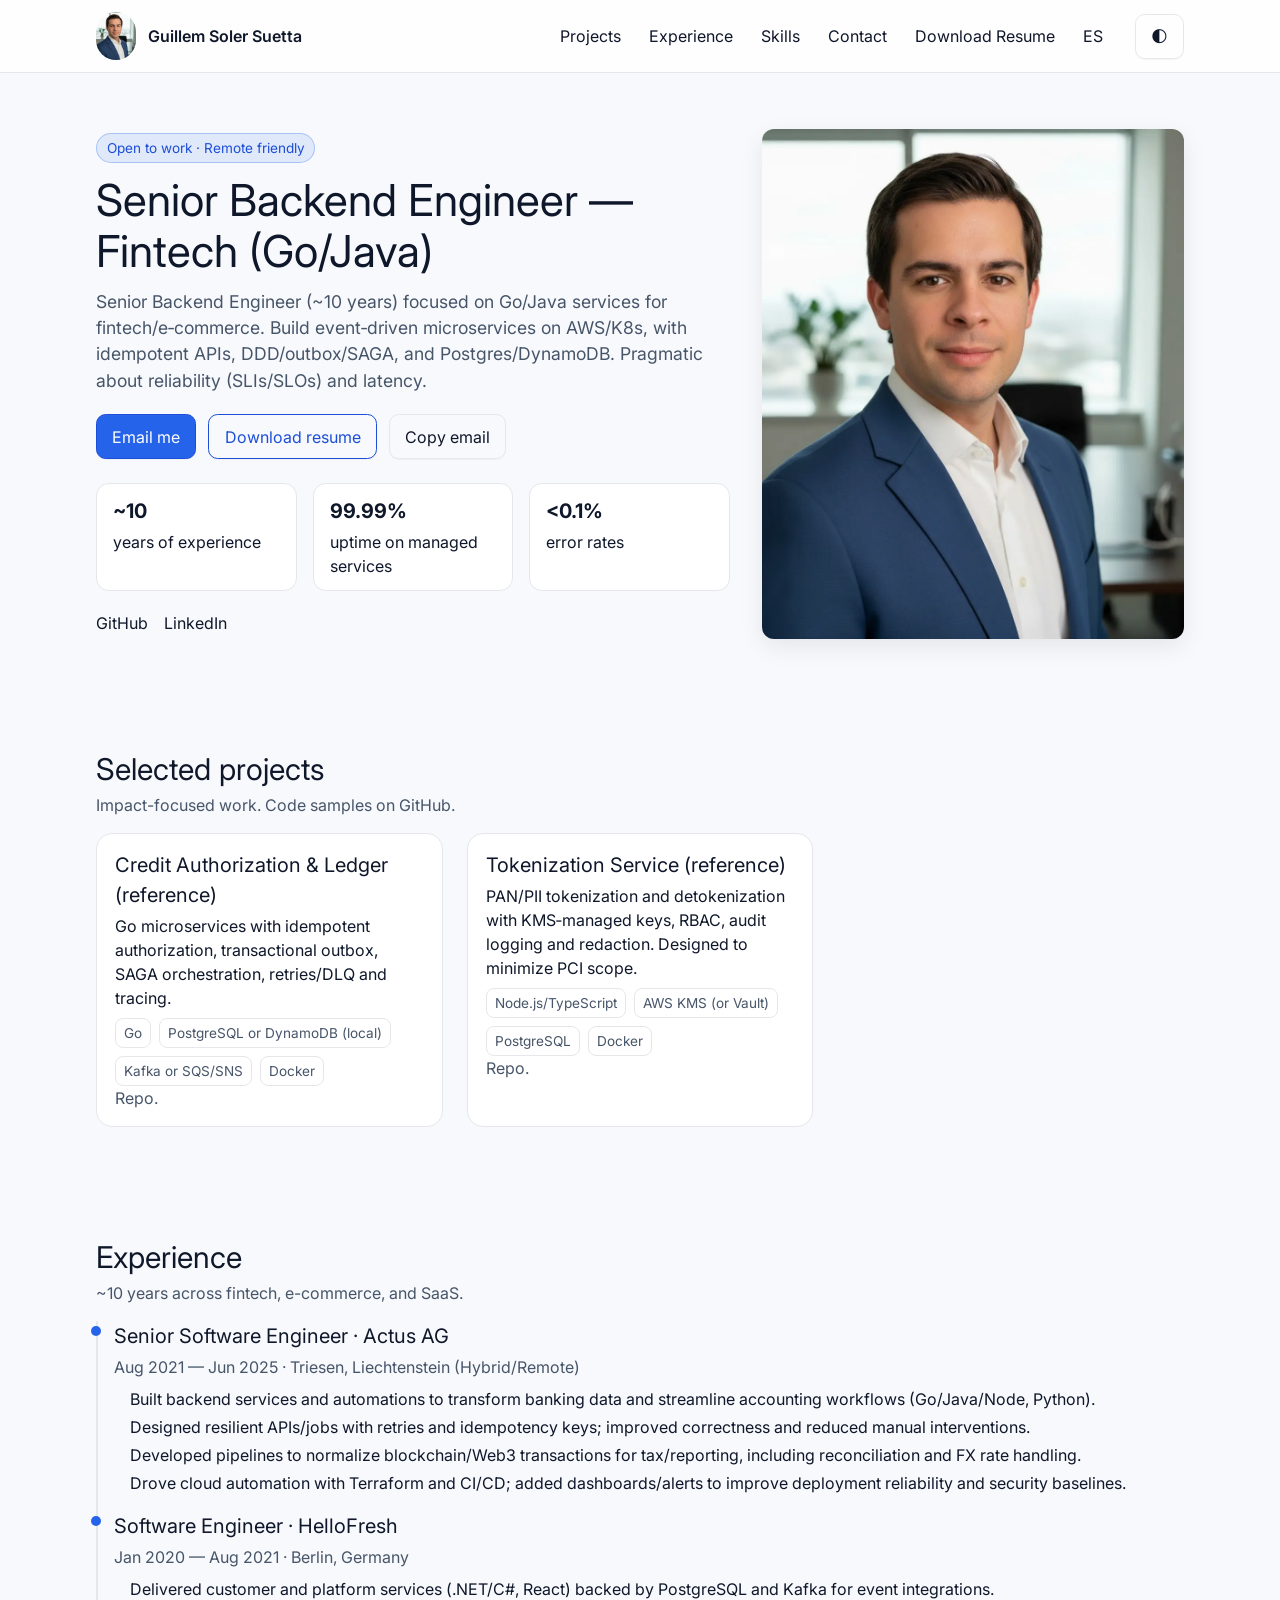
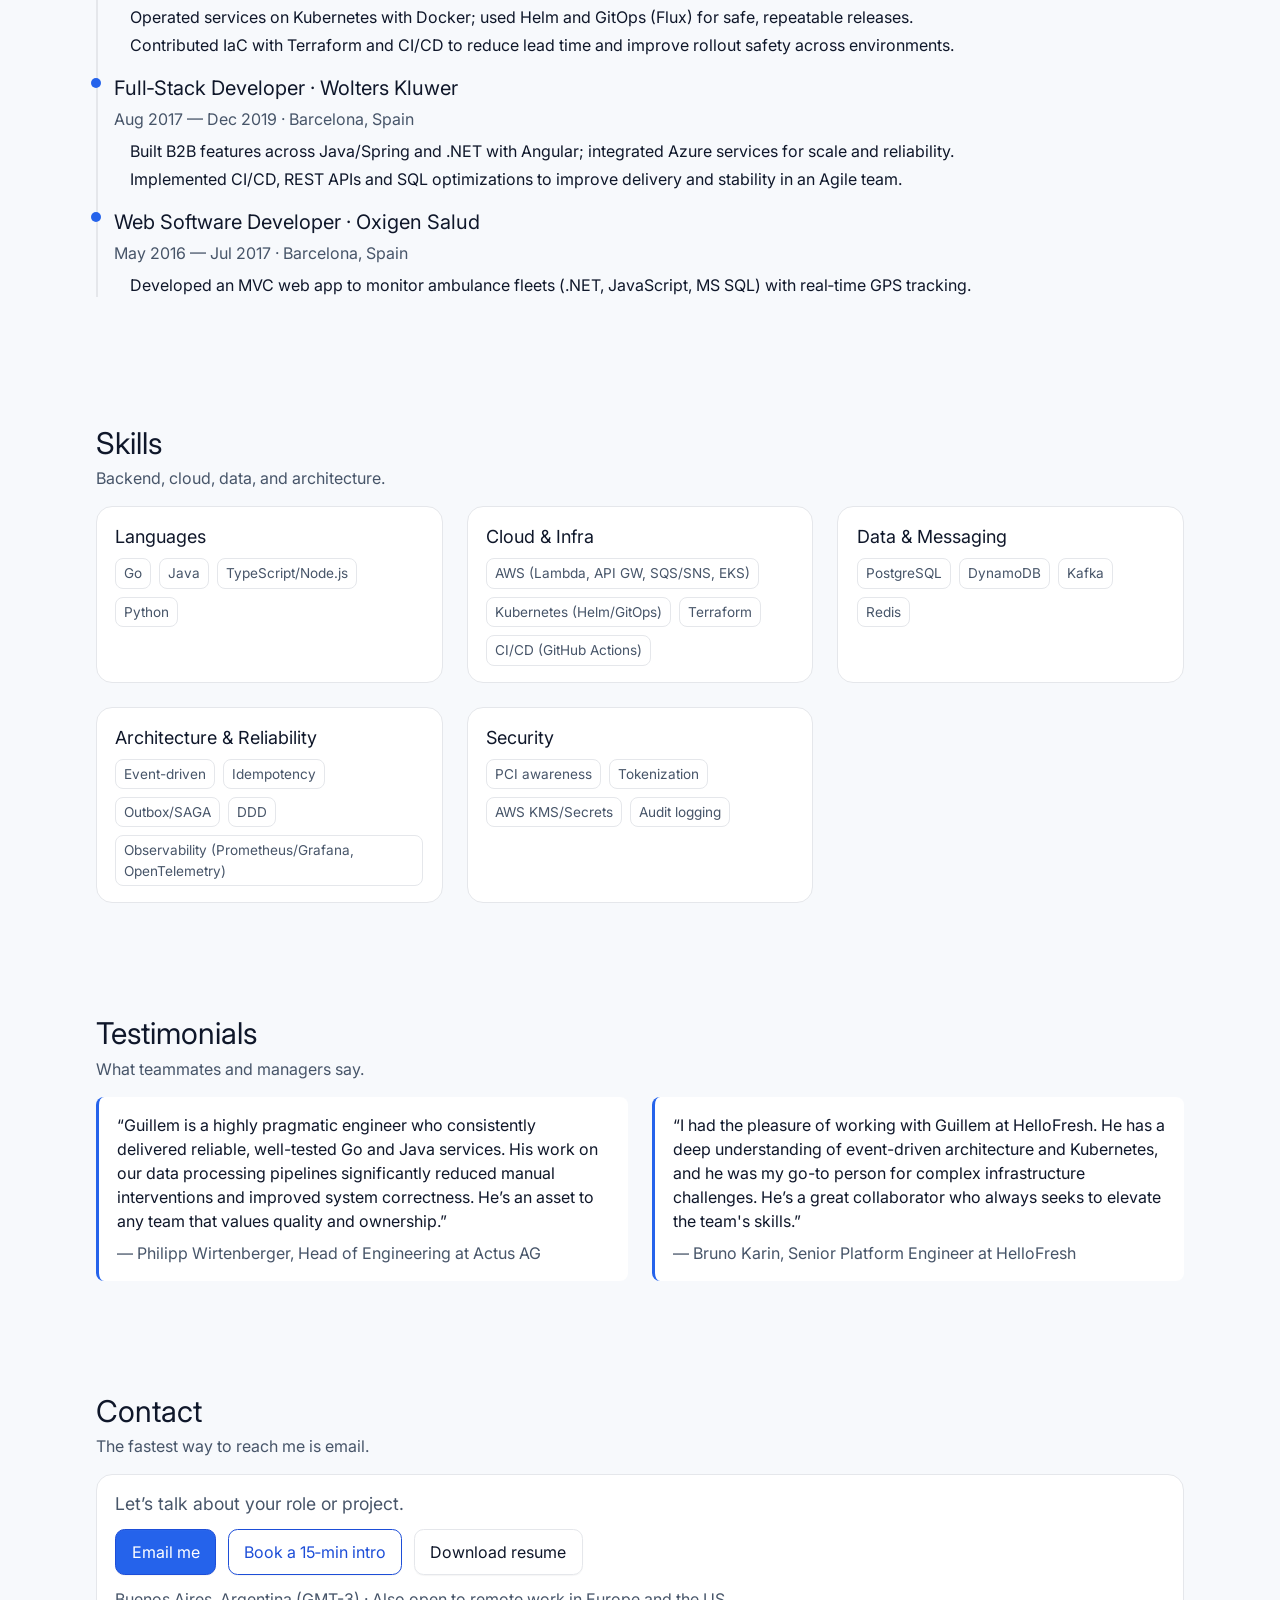
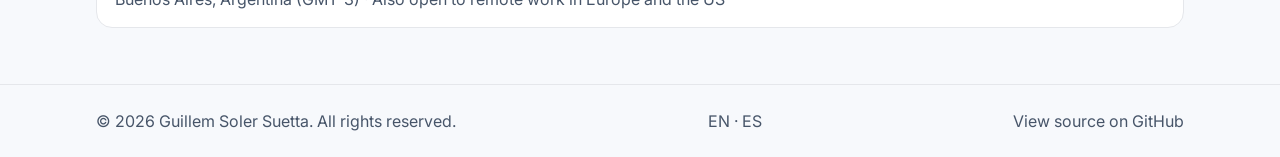
==== commit bfa78f4c: "fixed styles and changed email" ====
--- a/en/index.html
+++ b/en/index.html
@@ -52,7 +52,7 @@
     "jobTitle": "Senior Backend Engineer — Fintech (Go/Java)",
     "url": ""https://guillemsoler.dev/en/",
     "image": ""https://guillemsoler.dev/assets/img/avatar.webp",
-    "email": "mailto:guillem.soler@nexara.me",
+    "email": "mailto:guillem@guillemsoler.dev",
     "sameAs": [
       "https://github.com/guillemso1er",
       "https://www.linkedin.com/in/guillem-soler-suetta",
@@ -64,10 +64,10 @@
 
 <body>
     <a href="#content" class="skip-link">Skip to content</a>
-    <header class="site-header border-b">
+    <header class="site-header border-b ">
         <div class="container mx-auto px-4 flex items-center justify-between py-3">
-            <a href="/en/" class="flex items-center ga" p-3 no-underline">
-                <img height="40" width="40" src="/assets/img/avatar.webp" alt="Portrait of Guillem Soler Suetta"
+            <a href="/en/" class="flex items-center gap-3 no-underline">
+                <img height="30" width="30" src="/assets/img/avatar.webp" alt="Portrait of Guillem Soler Suetta"
                     class="h-10 w-10 rounded-full object-cover" />
                 <span id="basics-name" class="font-semibold">Guillem Soler Suetta</span>
             </a>
@@ -97,7 +97,8 @@
                 <li><a class="nav-link" href="#experience">Experience</a></li>
                 <li><a class="nav-link" href="#skills">Skills</a></li>
                 <li><a class="nav-link" href="#contact">Contact</a></li>
-                <li><a class="nav-link" href="/assets/docs/resume.pdf" target="_blank" rel="noopener">Resume</a></li>
+                <li><a class="nav-link" href="/assets/docs/Guillem-Soler-Suetta-Resume-EN-2025-08.pdf" target="_blank"
+                        rel="noopener"> Download Resume</a></li>
                 <li><a class="nav-link" href="/es/">ES</a></li>
             </ul>
         </nav>
@@ -116,12 +117,12 @@
                         latency.</p>
                     <div class="mt-5 flex flex-wrap gap-3">
                         <a id="hero-email-link" class="btn btn-primary"
-                            href="mailto:guillem.soler@nexara.me?subject=Hiring%20Inquiry%20from%20your%20site&body=Hi%20Guillem%20Soler%20Suetta,%0D%0A">Email
+                            href="mailto:guillem@guillemsoler.dev?subject=Hiring%20Inquiry%20from%20your%20site&body=Hi%20Guillem%20Soler%20Suetta,%0D%0A">Email
                             me</a>
-                        <a class="btn btn-secondary" href="/assets/docs/resume.pdf" target="_blank"
-                            rel="noopener">Download resume</a>
+                        <a class="btn btn-secondary" href="/assets/docs/Guillem-Soler-Suetta-Resume-EN-2025-08.pdf"
+                            target="_blank" rel="noopener">Download resume</a>
                         <button id="copyEmail" class="btn btn-ghost" type="button"
-                            data-email="guillem.soler@nexara.me">Copy
+                            data-email="guillem@guillemsoler.dev">Copy
                             email</button>
                     </div>
                     <ul class="mt-6 grid sm:grid-cols-3 gap-4">
@@ -366,12 +367,12 @@
                         <p class="lead">Let’s talk about your role or project.</p>
                         <div class="mt-3 flex flex-wrap gap-3">
                             <a id="contact-email-link" class="btn btn-primary"
-                                href="mailto:guillem.soler@nexara.me?subject=Hiring%20Inquiry%20from%20your%20site">Email
+                                href="mailto:guillem@guillemsoler.dev?subject=Hiring%20Inquiry%20from%20your%20site">Email
                                 me</a>
                             <a class="btn btn-secondary" href="https://calendly.com/yourcalendly/intro-15"
                                 target="_blank" rel="noopener">Book a 15‑min intro</a>
-                            <a class="btn btn-ghost" href="/assets/docs/resume.pdf" target="_blank"
-                                rel="noopener">Download resume</a>
+                            <a class="btn btn-ghost" href="/assets/docs/Guillem-Soler-Suetta-Resume-EN-2025-08.pdf"
+                                target="_blank" rel="noopener">Download resume</a>
                         </div>
                         <p id="basics-location" class="muted mt-3">Based in Buenos Aires, Argentina (GMT-3) — Hybrid ·
                             Open to remote, EU/US time zones.</p>
--- a/assets/css/base.min.css
+++ b/assets/css/base.min.css
@@ -1,2 +1,2 @@
 /*! tailwindcss v4.1.12 | MIT License | https://tailwindcss.com */
-@layer properties{@supports (((-webkit-hyphens:none)) and (not (margin-trim:inline))) or ((-moz-orient:inline) and (not (color:rgb(from red r g b)))){*,:before,:after,::backdrop{--tw-rotate-x:initial;--tw-rotate-y:initial;--tw-rotate-z:initial;--tw-skew-x:initial;--tw-skew-y:initial;--tw-border-style:solid;--tw-font-weight:initial;--tw-shadow:0 0 #0000;--tw-shadow-color:initial;--tw-shadow-alpha:100%;--tw-inset-shadow:0 0 #0000;--tw-inset-shadow-color:initial;--tw-inset-shadow-alpha:100%;--tw-ring-color:initial;--tw-ring-shadow:0 0 #0000;--tw-inset-ring-color:initial;--tw-inset-ring-shadow:0 0 #0000;--tw-ring-inset:initial;--tw-ring-offset-width:0px;--tw-ring-offset-color:#fff;--tw-ring-offset-shadow:0 0 #0000}}}@layer theme{:root,:host{--font-sans:ui-sans-serif,system-ui,sans-serif,"Apple Color Emoji","Segoe UI Emoji","Segoe UI Symbol","Noto Color Emoji";--font-mono:ui-monospace,SFMono-Regular,Menlo,Monaco,Consolas,"Liberation Mono","Courier New",monospace;--spacing:.25rem;--font-weight-semibold:600;--radius-xl:.75rem;--default-font-family:var(--font-sans);--default-mono-font-family:var(--font-mono)}}@layer base{*,:after,:before,::backdrop{box-sizing:border-box;border:0 solid;margin:0;padding:0}::file-selector-button{box-sizing:border-box;border:0 solid;margin:0;padding:0}html,:host{-webkit-text-size-adjust:100%;tab-size:4;line-height:1.5;font-family:var(--default-font-family,ui-sans-serif,system-ui,sans-serif,"Apple Color Emoji","Segoe UI Emoji","Segoe UI Symbol","Noto Color Emoji");font-feature-settings:var(--default-font-feature-settings,normal);font-variation-settings:var(--default-font-variation-settings,normal);-webkit-tap-highlight-color:transparent}hr{height:0;color:inherit;border-top-width:1px}abbr:where([title]){-webkit-text-decoration:underline dotted;text-decoration:underline dotted}h1,h2,h3,h4,h5,h6{font-size:inherit;font-weight:inherit}a{color:inherit;-webkit-text-decoration:inherit;-webkit-text-decoration:inherit;-webkit-text-decoration:inherit;text-decoration:inherit}b,strong{font-weight:bolder}code,kbd,samp,pre{font-family:var(--default-mono-font-family,ui-monospace,SFMono-Regular,Menlo,Monaco,Consolas,"Liberation Mono","Courier New",monospace);font-feature-settings:var(--default-mono-font-feature-settings,normal);font-variation-settings:var(--default-mono-font-variation-settings,normal);font-size:1em}small{font-size:80%}sub,sup{vertical-align:baseline;font-size:75%;line-height:0;position:relative}sub{bottom:-.25em}sup{top:-.5em}table{text-indent:0;border-color:inherit;border-collapse:collapse}:-moz-focusring{outline:auto}progress{vertical-align:baseline}summary{display:list-item}ol,ul,menu{list-style:none}img,svg,video,canvas,audio,iframe,embed,object{vertical-align:middle;display:block}img,video{max-width:100%;height:auto}button,input,select,optgroup,textarea{font:inherit;font-feature-settings:inherit;font-variation-settings:inherit;letter-spacing:inherit;color:inherit;opacity:1;background-color:#0000;border-radius:0}::file-selector-button{font:inherit;font-feature-settings:inherit;font-variation-settings:inherit;letter-spacing:inherit;color:inherit;opacity:1;background-color:#0000;border-radius:0}:where(select:is([multiple],[size])) optgroup{font-weight:bolder}:where(select:is([multiple],[size])) optgroup option{padding-inline-start:20px}::file-selector-button{margin-inline-end:4px}::placeholder{opacity:1}@supports (not ((-webkit-appearance:-apple-pay-button))) or (contain-intrinsic-size:1px){::placeholder{color:currentColor}@supports (color:color-mix(in lab, red, red)){::placeholder{color:color-mix(in oklab,currentcolor 50%,transparent)}}}textarea{resize:vertical}::-webkit-search-decoration{-webkit-appearance:none}::-webkit-date-and-time-value{min-height:1lh;text-align:inherit}::-webkit-datetime-edit{display:inline-flex}::-webkit-datetime-edit-fields-wrapper{padding:0}::-webkit-datetime-edit{padding-block:0}::-webkit-datetime-edit-year-field{padding-block:0}::-webkit-datetime-edit-month-field{padding-block:0}::-webkit-datetime-edit-day-field{padding-block:0}::-webkit-datetime-edit-hour-field{padding-block:0}::-webkit-datetime-edit-minute-field{padding-block:0}::-webkit-datetime-edit-second-field{padding-block:0}::-webkit-datetime-edit-millisecond-field{padding-block:0}::-webkit-datetime-edit-meridiem-field{padding-block:0}::-webkit-calendar-picker-indicator{line-height:1}:-moz-ui-invalid{box-shadow:none}button,input:where([type=button],[type=reset],[type=submit]){appearance:button}::file-selector-button{appearance:button}::-webkit-inner-spin-button{height:auto}::-webkit-outer-spin-button{height:auto}[hidden]:where(:not([hidden=until-found])){display:none!important}}@layer components;@layer utilities{.sr-only{clip:rect(0,0,0,0);white-space:nowrap;border-width:0;width:1px;height:1px;margin:-1px;padding:0;position:absolute;overflow:hidden}.static{position:static}.container{width:100%}@media (min-width:40rem){.container{max-width:40rem}}@media (min-width:48rem){.container{max-width:48rem}}@media (min-width:64rem){.container{max-width:64rem}}@media (min-width:80rem){.container{max-width:80rem}}@media (min-width:96rem){.container{max-width:96rem}}.mx-auto{margin-inline:auto}.mt-3{margin-top:calc(var(--spacing)*3)}.mt-5{margin-top:calc(var(--spacing)*5)}.mt-6{margin-top:calc(var(--spacing)*6)}.block{display:block}.contents{display:contents}.flex{display:flex}.grid{display:grid}.hidden{display:none}.h-10{height:calc(var(--spacing)*10)}.w-10{width:calc(var(--spacing)*10)}.w-full{width:100%}.transform{transform:var(--tw-rotate-x,)var(--tw-rotate-y,)var(--tw-rotate-z,)var(--tw-skew-x,)var(--tw-skew-y,)}.flex-wrap{flex-wrap:wrap}.items-center{align-items:center}.justify-between{justify-content:space-between}.gap-2{gap:calc(var(--spacing)*2)}.gap-3{gap:calc(var(--spacing)*3)}.gap-4{gap:calc(var(--spacing)*4)}.gap-5{gap:calc(var(--spacing)*5)}.gap-6{gap:calc(var(--spacing)*6)}.gap-8{gap:calc(var(--spacing)*8)}.rounded-full{border-radius:3.40282e38px}.rounded-xl{border-radius:var(--radius-xl)}.border{border-style:var(--tw-border-style);border-width:1px}.border-t{border-top-style:var(--tw-border-style);border-top-width:1px}.border-b{border-bottom-style:var(--tw-border-style);border-bottom-width:1px}.object-cover{object-fit:cover}.p-3{padding:calc(var(--spacing)*3)}.px-4{padding-inline:calc(var(--spacing)*4)}.py-2{padding-block:calc(var(--spacing)*2)}.py-3{padding-block:calc(var(--spacing)*3)}.py-6{padding-block:calc(var(--spacing)*6)}.font-semibold{--tw-font-weight:var(--font-weight-semibold);font-weight:var(--font-weight-semibold)}.italic{font-style:italic}.no-underline{text-decoration-line:none}.shadow{--tw-shadow:0 1px 3px 0 var(--tw-shadow-color,#0000001a),0 1px 2px -1px var(--tw-shadow-color,#0000001a);box-shadow:var(--tw-inset-shadow),var(--tw-inset-ring-shadow),var(--tw-ring-offset-shadow),var(--tw-ring-shadow),var(--tw-shadow)}@media (min-width:40rem){.sm\:ml-2{margin-left:calc(var(--spacing)*2)}.sm\:block{display:block}.sm\:hidden{display:none}.sm\:grid-cols-2{grid-template-columns:repeat(2,minmax(0,1fr))}.sm\:grid-cols-3{grid-template-columns:repeat(3,minmax(0,1fr))}}@media (min-width:48rem){.md\:grid-cols-\[1\.2fr_\.8fr\]{grid-template-columns:1.2fr .8fr}}@media (min-width:64rem){.lg\:grid-cols-3{grid-template-columns:repeat(3,minmax(0,1fr))}}}:root{--bg:#f7f9fc;--surface:#fff;--text:#0f172a;--muted:#475569;--primary:#2563eb;--primary-600:#1d4ed8;--accent:#16a34a;--border:#e5e7eb;--shadow:0 8px 24px #02061714}html.dark:root{--bg:#0b0c0f;--surface:#0f1216;--text:#e9eef5;--muted:#a0a8b4;--primary:#0ea5e9;--primary-600:#0284c7;--accent:#22c55e;--border:#1b2028;--shadow:0 10px 30px #00000059}html,body{height:100%}html{scroll-behavior:smooth}body{background:var(--bg);color:var(--text);-webkit-font-smoothing:antialiased;-moz-osx-font-smoothing:grayscale;margin:0;font-family:Inter,system-ui,-apple-system,Segoe UI,Roboto,Helvetica Neue,Arial,sans-serif}img{max-width:100%;height:auto}a{color:inherit}a:hover{color:var(--primary-600)}.no-underline{text-decoration:none}.skip-link{position:absolute;top:-9999px;left:-9999px}.skip-link:focus{background:var(--surface);border:1px solid var(--border);border-radius:6px;padding:.5rem .75rem;top:12px;left:12px}.container{max-width:1120px;margin:0 auto}.border-b{border-bottom:1px solid var(--border)}.border-t{border-top:1px solid var(--border)}.site-header .nav-link{color:var(--text);padding:.5rem .25rem;text-decoration:none;display:inline-block}.site-header .nav-link:hover{color:var(--primary)}.section{padding:56px 0}.section-header{margin-bottom:16px}.h1{margin:0;font-size:clamp(28px,4vw,44px);line-height:1.15}.h2{margin:0 0 4px;font-size:clamp(22px,3vw,30px);line-height:1.25}.h3{margin:0 0 4px;font-size:20px}.h4{margin:0 0 4px;font-size:18px}.lead{color:var(--muted);font-size:1.1rem}.muted{color:var(--muted)}.pill{background:var(--primary);border-radius:999px;padding:.25rem .6rem;font-size:.85rem;display:inline-block}@supports (color:color-mix(in lab, red, red)){.pill{background:color-mix(in oklab,var(--primary),transparent 90%)}}.pill{color:var(--primary-600);border:1px solid var(--primary)}@supports (color:color-mix(in lab, red, red)){.pill{border:1px solid color-mix(in oklab,var(--primary),transparent 70%)}}.btn{border:1px solid var(--border);color:var(--text);background:var(--surface);border-radius:.6rem;justify-content:center;align-items:center;gap:.5rem;padding:.6rem .95rem;text-decoration:none;display:inline-flex;box-shadow:inset 0 1px #ffffff05,0 1px 1px #0000000a}.btn:hover{border-color:var(--primary);color:var(--primary)}.btn-primary{background:var(--primary);color:#fff;border-color:var(--primary-600)}.btn-primary:hover{background:var(--primary-600);color:#02558a}.btn-secondary{border-color:var(--primary-600);color:var(--primary-600);background:0 0}.btn-secondary:hover{background:var(--primary)}@supports (color:color-mix(in lab, red, red)){.btn-secondary:hover{background:color-mix(in oklab,var(--primary),transparent 85%)}}.btn-ghost{background:0 0}.hero .hero-figure img{box-shadow:var(--shadow)}.metric-card{border:1px solid var(--border);background:var(--surface);border-radius:.8rem;flex-direction:column;gap:.25rem;padding:.75rem 1rem;display:flex}.metric-card strong{font-size:1.25rem}.card{border:1px solid var(--border);background:var(--surface);border-radius:1rem}.card-body{padding:1rem 1.15rem}.card-link{text-decoration:none}.card-link:hover{color:var(--primary-600)}.tags{flex-wrap:wrap;gap:.5rem;margin:.5rem 0 0;padding:0;list-style:none;display:flex}.tag{border:1px solid var(--border);color:var(--muted);border-radius:.5rem;padding:.25rem .5rem;font-size:.85rem}.timeline{border-left:2px solid var(--border);margin:0;padding:0;list-style:none}.timeline-item{margin:1rem 0;padding-left:1rem;position:relative}.timeline-dot{background:var(--primary);border-radius:50%;width:10px;height:10px;position:absolute;top:.3rem;left:-7px}.timeline-content .list{margin:.5rem 0 0;padding-left:1rem}.timeline-content .list li{margin:.25rem 0}.quote{border-left:3px solid var(--primary);background:var(--surface);border-radius:.5rem;margin:0;padding:1rem 1.15rem}.quote footer{color:var(--muted);margin-top:.5rem}.site-footer .nav-link{color:var(--muted);text-decoration:none}.site-footer .nav-link:hover{color:var(--primary)}.mt-3{margin-top:.75rem}.mt-5{margin-top:1.25rem}.mt-6{margin-top:1.5rem}@media (max-width:640px){.container{padding:0 1rem}}site-header{z-index:10;background-color:var(--surface);position:sticky;top:0}@supports (color:color-mix(in lab, red, red)){site-header{background-color:color-mix(in oklab,var(--surface),transparent 15%)}}site-header{-webkit-backdrop-filter:blur(8px)}@property --tw-rotate-x{syntax:"*";inherits:false}@property --tw-rotate-y{syntax:"*";inherits:false}@property --tw-rotate-z{syntax:"*";inherits:false}@property --tw-skew-x{syntax:"*";inherits:false}@property --tw-skew-y{syntax:"*";inherits:false}@property --tw-border-style{syntax:"*";inherits:false;initial-value:solid}@property --tw-font-weight{syntax:"*";inherits:false}@property --tw-shadow{syntax:"*";inherits:false;initial-value:0 0 #0000}@property --tw-shadow-color{syntax:"*";inherits:false}@property --tw-shadow-alpha{syntax:"<percentage>";inherits:false;initial-value:100%}@property --tw-inset-shadow{syntax:"*";inherits:false;initial-value:0 0 #0000}@property --tw-inset-shadow-color{syntax:"*";inherits:false}@property --tw-inset-shadow-alpha{syntax:"<percentage>";inherits:false;initial-value:100%}@property --tw-ring-color{syntax:"*";inherits:false}@property --tw-ring-shadow{syntax:"*";inherits:false;initial-value:0 0 #0000}@property --tw-inset-ring-color{syntax:"*";inherits:false}@property --tw-inset-ring-shadow{syntax:"*";inherits:false;initial-value:0 0 #0000}@property --tw-ring-inset{syntax:"*";inherits:false}@property --tw-ring-offset-width{syntax:"<length>";inherits:false;initial-value:0}@property --tw-ring-offset-color{syntax:"*";inherits:false;initial-value:#fff}@property --tw-ring-offset-shadow{syntax:"*";inherits:false;initial-value:0 0 #0000}+@layer properties{@supports (((-webkit-hyphens:none)) and (not (margin-trim:inline))) or ((-moz-orient:inline) and (not (color:rgb(from red r g b)))){*,:before,:after,::backdrop{--tw-rotate-x:initial;--tw-rotate-y:initial;--tw-rotate-z:initial;--tw-skew-x:initial;--tw-skew-y:initial;--tw-border-style:solid;--tw-font-weight:initial;--tw-shadow:0 0 #0000;--tw-shadow-color:initial;--tw-shadow-alpha:100%;--tw-inset-shadow:0 0 #0000;--tw-inset-shadow-color:initial;--tw-inset-shadow-alpha:100%;--tw-ring-color:initial;--tw-ring-shadow:0 0 #0000;--tw-inset-ring-color:initial;--tw-inset-ring-shadow:0 0 #0000;--tw-ring-inset:initial;--tw-ring-offset-width:0px;--tw-ring-offset-color:#fff;--tw-ring-offset-shadow:0 0 #0000}}}@layer theme{:root,:host{--font-sans:ui-sans-serif,system-ui,sans-serif,"Apple Color Emoji","Segoe UI Emoji","Segoe UI Symbol","Noto Color Emoji";--font-mono:ui-monospace,SFMono-Regular,Menlo,Monaco,Consolas,"Liberation Mono","Courier New",monospace;--spacing:.25rem;--font-weight-semibold:600;--radius-xl:.75rem;--default-font-family:var(--font-sans);--default-mono-font-family:var(--font-mono)}}@layer base{*,:after,:before,::backdrop{box-sizing:border-box;border:0 solid;margin:0;padding:0}::file-selector-button{box-sizing:border-box;border:0 solid;margin:0;padding:0}html,:host{-webkit-text-size-adjust:100%;tab-size:4;line-height:1.5;font-family:var(--default-font-family,ui-sans-serif,system-ui,sans-serif,"Apple Color Emoji","Segoe UI Emoji","Segoe UI Symbol","Noto Color Emoji");font-feature-settings:var(--default-font-feature-settings,normal);font-variation-settings:var(--default-font-variation-settings,normal);-webkit-tap-highlight-color:transparent}hr{height:0;color:inherit;border-top-width:1px}abbr:where([title]){-webkit-text-decoration:underline dotted;text-decoration:underline dotted}h1,h2,h3,h4,h5,h6{font-size:inherit;font-weight:inherit}a{color:inherit;-webkit-text-decoration:inherit;-webkit-text-decoration:inherit;-webkit-text-decoration:inherit;text-decoration:inherit}b,strong{font-weight:bolder}code,kbd,samp,pre{font-family:var(--default-mono-font-family,ui-monospace,SFMono-Regular,Menlo,Monaco,Consolas,"Liberation Mono","Courier New",monospace);font-feature-settings:var(--default-mono-font-feature-settings,normal);font-variation-settings:var(--default-mono-font-variation-settings,normal);font-size:1em}small{font-size:80%}sub,sup{vertical-align:baseline;font-size:75%;line-height:0;position:relative}sub{bottom:-.25em}sup{top:-.5em}table{text-indent:0;border-color:inherit;border-collapse:collapse}:-moz-focusring{outline:auto}progress{vertical-align:baseline}summary{display:list-item}ol,ul,menu{list-style:none}img,svg,video,canvas,audio,iframe,embed,object{vertical-align:middle;display:block}img,video{max-width:100%;height:auto}button,input,select,optgroup,textarea{font:inherit;font-feature-settings:inherit;font-variation-settings:inherit;letter-spacing:inherit;color:inherit;opacity:1;background-color:#0000;border-radius:0}::file-selector-button{font:inherit;font-feature-settings:inherit;font-variation-settings:inherit;letter-spacing:inherit;color:inherit;opacity:1;background-color:#0000;border-radius:0}:where(select:is([multiple],[size])) optgroup{font-weight:bolder}:where(select:is([multiple],[size])) optgroup option{padding-inline-start:20px}::file-selector-button{margin-inline-end:4px}::placeholder{opacity:1}@supports (not ((-webkit-appearance:-apple-pay-button))) or (contain-intrinsic-size:1px){::placeholder{color:currentColor}@supports (color:color-mix(in lab, red, red)){::placeholder{color:color-mix(in oklab,currentcolor 50%,transparent)}}}textarea{resize:vertical}::-webkit-search-decoration{-webkit-appearance:none}::-webkit-date-and-time-value{min-height:1lh;text-align:inherit}::-webkit-datetime-edit{display:inline-flex}::-webkit-datetime-edit-fields-wrapper{padding:0}::-webkit-datetime-edit{padding-block:0}::-webkit-datetime-edit-year-field{padding-block:0}::-webkit-datetime-edit-month-field{padding-block:0}::-webkit-datetime-edit-day-field{padding-block:0}::-webkit-datetime-edit-hour-field{padding-block:0}::-webkit-datetime-edit-minute-field{padding-block:0}::-webkit-datetime-edit-second-field{padding-block:0}::-webkit-datetime-edit-millisecond-field{padding-block:0}::-webkit-datetime-edit-meridiem-field{padding-block:0}::-webkit-calendar-picker-indicator{line-height:1}:-moz-ui-invalid{box-shadow:none}button,input:where([type=button],[type=reset],[type=submit]){appearance:button}::file-selector-button{appearance:button}::-webkit-inner-spin-button{height:auto}::-webkit-outer-spin-button{height:auto}[hidden]:where(:not([hidden=until-found])){display:none!important}}@layer components;@layer utilities{.sr-only{clip:rect(0,0,0,0);white-space:nowrap;border-width:0;width:1px;height:1px;margin:-1px;padding:0;position:absolute;overflow:hidden}.static{position:static}.container{width:100%}@media (min-width:40rem){.container{max-width:40rem}}@media (min-width:48rem){.container{max-width:48rem}}@media (min-width:64rem){.container{max-width:64rem}}@media (min-width:80rem){.container{max-width:80rem}}@media (min-width:96rem){.container{max-width:96rem}}.mx-auto{margin-inline:auto}.mt-3{margin-top:calc(var(--spacing)*3)}.mt-5{margin-top:calc(var(--spacing)*5)}.mt-6{margin-top:calc(var(--spacing)*6)}.block{display:block}.contents{display:contents}.flex{display:flex}.grid{display:grid}.hidden{display:none}.h-10{height:calc(var(--spacing)*10)}.w-10{width:calc(var(--spacing)*10)}.w-full{width:100%}.transform{transform:var(--tw-rotate-x,)var(--tw-rotate-y,)var(--tw-rotate-z,)var(--tw-skew-x,)var(--tw-skew-y,)}.flex-wrap{flex-wrap:wrap}.items-center{align-items:center}.justify-between{justify-content:space-between}.gap-2{gap:calc(var(--spacing)*2)}.gap-3{gap:calc(var(--spacing)*3)}.gap-4{gap:calc(var(--spacing)*4)}.gap-5{gap:calc(var(--spacing)*5)}.gap-6{gap:calc(var(--spacing)*6)}.gap-8{gap:calc(var(--spacing)*8)}.rounded-full{border-radius:3.40282e38px}.rounded-xl{border-radius:var(--radius-xl)}.border{border-style:var(--tw-border-style);border-width:1px}.border-t{border-top-style:var(--tw-border-style);border-top-width:1px}.border-b{border-bottom-style:var(--tw-border-style);border-bottom-width:1px}.object-cover{object-fit:cover}.px-4{padding-inline:calc(var(--spacing)*4)}.py-2{padding-block:calc(var(--spacing)*2)}.py-3{padding-block:calc(var(--spacing)*3)}.py-6{padding-block:calc(var(--spacing)*6)}.font-semibold{--tw-font-weight:var(--font-weight-semibold);font-weight:var(--font-weight-semibold)}.italic{font-style:italic}.no-underline{text-decoration-line:none}.shadow{--tw-shadow:0 1px 3px 0 var(--tw-shadow-color,#0000001a),0 1px 2px -1px var(--tw-shadow-color,#0000001a);box-shadow:var(--tw-inset-shadow),var(--tw-inset-ring-shadow),var(--tw-ring-offset-shadow),var(--tw-ring-shadow),var(--tw-shadow)}@media (min-width:40rem){.sm\:ml-2{margin-left:calc(var(--spacing)*2)}.sm\:block{display:block}.sm\:hidden{display:none}.sm\:grid-cols-2{grid-template-columns:repeat(2,minmax(0,1fr))}.sm\:grid-cols-3{grid-template-columns:repeat(3,minmax(0,1fr))}}@media (min-width:48rem){.md\:grid-cols-\[1\.2fr_\.8fr\]{grid-template-columns:1.2fr .8fr}}@media (min-width:64rem){.lg\:grid-cols-3{grid-template-columns:repeat(3,minmax(0,1fr))}}}:root{--bg:#f7f9fc;--surface:#fff;--text:#0f172a;--muted:#475569;--primary:#2563eb;--primary-600:#1d4ed8;--accent:#16a34a;--border:#e5e7eb;--shadow:0 8px 24px #02061714}html.dark:root{--bg:#0b0c0f;--surface:#0f1216;--text:#e9eef5;--muted:#a0a8b4;--primary:#0ea5e9;--primary-600:#0284c7;--accent:#22c55e;--border:#1b2028;--shadow:0 10px 30px #00000059}html{scroll-behavior:smooth;height:100%}body{background:var(--bg);color:var(--text);-webkit-font-smoothing:antialiased;-moz-osx-font-smoothing:grayscale;margin:0;font-family:Inter,system-ui,-apple-system,Segoe UI,Roboto,Helvetica Neue,Arial,sans-serif}img{max-width:100%;height:auto}a{color:inherit}a:hover{color:var(--primary-600)}.no-underline{text-decoration:none}.skip-link{position:absolute;top:-9999px;left:-9999px}.skip-link:focus{background:var(--surface);border:1px solid var(--border);border-radius:6px;padding:.5rem .75rem;top:12px;left:12px}.container{max-width:1120px;margin:0 auto}.border-b{border-bottom:1px solid var(--border)}.border-t{border-top:1px solid var(--border)}.site-header .nav-link{color:var(--text);padding:.5rem .25rem;text-decoration:none;display:inline-block}.site-header .nav-link:hover{color:var(--primary)}.section{padding:56px 0}.section-header{margin-bottom:16px}.h1{margin:0;font-size:clamp(28px,4vw,44px);line-height:1.15}.h2{margin:0 0 4px;font-size:clamp(22px,3vw,30px);line-height:1.25}.h3{margin:0 0 4px;font-size:20px}.h4{margin:0 0 4px;font-size:18px}.lead{color:var(--muted);font-size:1.1rem}.muted{color:var(--muted)}.pill{background:var(--primary);border-radius:999px;padding:.25rem .6rem;font-size:.85rem;display:inline-block}@supports (color:color-mix(in lab, red, red)){.pill{background:color-mix(in oklab,var(--primary),transparent 90%)}}.pill{color:var(--primary-600);border:1px solid var(--primary)}@supports (color:color-mix(in lab, red, red)){.pill{border:1px solid color-mix(in oklab,var(--primary),transparent 70%)}}.btn{border:1px solid var(--border);color:var(--text);background:var(--surface);border-radius:.6rem;justify-content:center;align-items:center;gap:.5rem;padding:.6rem .95rem;text-decoration:none;display:inline-flex;box-shadow:inset 0 1px #ffffff05,0 1px 1px #0000000a}.btn:hover{border-color:var(--primary);color:var(--primary)}.btn-primary{background:var(--primary);color:#fff;border-color:var(--primary-600)}.btn-primary:hover{background:var(--primary-600);color:#02558a}.btn-secondary{border-color:var(--primary-600);color:var(--primary-600);background:0 0}.btn-secondary:hover{background:var(--primary)}@supports (color:color-mix(in lab, red, red)){.btn-secondary:hover{background:color-mix(in oklab,var(--primary),transparent 85%)}}.btn-ghost{background:0 0}.hero .hero-figure img{box-shadow:var(--shadow)}.metric-card{border:1px solid var(--border);background:var(--surface);border-radius:.8rem;flex-direction:column;gap:.25rem;padding:.75rem 1rem;display:flex}.metric-card strong{font-size:1.25rem}.card{border:1px solid var(--border);background:var(--surface);border-radius:1rem}.card-body{padding:1rem 1.15rem}.card-link{text-decoration:none}.card-link:hover{color:var(--primary-600)}.tags{flex-wrap:wrap;gap:.5rem;margin:.5rem 0 0;padding:0;list-style:none;display:flex}.tag{border:1px solid var(--border);color:var(--muted);border-radius:.5rem;padding:.25rem .5rem;font-size:.85rem}.timeline{border-left:2px solid var(--border);margin:0;padding:0;list-style:none}.timeline-item{margin:1rem 0;padding-left:1rem;position:relative}.timeline-dot{background:var(--primary);border-radius:50%;width:10px;height:10px;position:absolute;top:.3rem;left:-7px}.timeline-content .list{margin:.5rem 0 0;padding-left:1rem}.timeline-content .list li{margin:.25rem 0}.quote{border-left:3px solid var(--primary);background:var(--surface);border-radius:.5rem;margin:0;padding:1rem 1.15rem}.quote footer{color:var(--muted);margin-top:.5rem}.site-footer .nav-link{color:var(--muted);text-decoration:none}.site-footer .nav-link:hover{color:var(--primary)}.mt-3{margin-top:.75rem}.mt-5{margin-top:1.25rem}@media (min-width:640px){#menuBtn{display:none}}@media (max-width:640px){#mobileNav:not([hidden]){background-color:var(--surface);border-top:1px solid var(--border);z-index:20;width:100%;display:block;position:absolute;left:0;box-shadow:0 4px 12px #0000001a}}.mt-6{margin-top:1.5rem}@media (max-width:640px){.container{padding:0 1rem}}.site-header{z-index:10;background-color:var(--surface);position:sticky;top:0}@supports (color:color-mix(in lab, red, red)){.site-header{background-color:color-mix(in oklab,var(--surface),transparent 15%)}}.site-header{-webkit-backdrop-filter:blur(8px)}@property --tw-rotate-x{syntax:"*";inherits:false}@property --tw-rotate-y{syntax:"*";inherits:false}@property --tw-rotate-z{syntax:"*";inherits:false}@property --tw-skew-x{syntax:"*";inherits:false}@property --tw-skew-y{syntax:"*";inherits:false}@property --tw-border-style{syntax:"*";inherits:false;initial-value:solid}@property --tw-font-weight{syntax:"*";inherits:false}@property --tw-shadow{syntax:"*";inherits:false;initial-value:0 0 #0000}@property --tw-shadow-color{syntax:"*";inherits:false}@property --tw-shadow-alpha{syntax:"<percentage>";inherits:false;initial-value:100%}@property --tw-inset-shadow{syntax:"*";inherits:false;initial-value:0 0 #0000}@property --tw-inset-shadow-color{syntax:"*";inherits:false}@property --tw-inset-shadow-alpha{syntax:"<percentage>";inherits:false;initial-value:100%}@property --tw-ring-color{syntax:"*";inherits:false}@property --tw-ring-shadow{syntax:"*";inherits:false;initial-value:0 0 #0000}@property --tw-inset-ring-color{syntax:"*";inherits:false}@property --tw-inset-ring-shadow{syntax:"*";inherits:false;initial-value:0 0 #0000}@property --tw-ring-inset{syntax:"*";inherits:false}@property --tw-ring-offset-width{syntax:"<length>";inherits:false;initial-value:0}@property --tw-ring-offset-color{syntax:"*";inherits:false;initial-value:#fff}@property --tw-ring-offset-shadow{syntax:"*";inherits:false;initial-value:0 0 #0000}
--- a/assets/css/base.min.css
+++ b/assets/css/base.min.css
@@ -1,2 +1,2 @@
 /*! tailwindcss v4.1.12 | MIT License | https://tailwindcss.com */
-@layer properties{@supports (((-webkit-hyphens:none)) and (not (margin-trim:inline))) or ((-moz-orient:inline) and (not (color:rgb(from red r g b)))){*,:before,:after,::backdrop{--tw-rotate-x:initial;--tw-rotate-y:initial;--tw-rotate-z:initial;--tw-skew-x:initial;--tw-skew-y:initial;--tw-border-style:solid;--tw-font-weight:initial;--tw-shadow:0 0 #0000;--tw-shadow-color:initial;--tw-shadow-alpha:100%;--tw-inset-shadow:0 0 #0000;--tw-inset-shadow-color:initial;--tw-inset-shadow-alpha:100%;--tw-ring-color:initial;--tw-ring-shadow:0 0 #0000;--tw-inset-ring-color:initial;--tw-inset-ring-shadow:0 0 #0000;--tw-ring-inset:initial;--tw-ring-offset-width:0px;--tw-ring-offset-color:#fff;--tw-ring-offset-shadow:0 0 #0000}}}@layer theme{:root,:host{--font-sans:ui-sans-serif,system-ui,sans-serif,"Apple Color Emoji","Segoe UI Emoji","Segoe UI Symbol","Noto Color Emoji";--font-mono:ui-monospace,SFMono-Regular,Menlo,Monaco,Consolas,"Liberation Mono","Courier New",monospace;--spacing:.25rem;--font-weight-semibold:600;--radius-xl:.75rem;--default-font-family:var(--font-sans);--default-mono-font-family:var(--font-mono)}}@layer base{*,:after,:before,::backdrop{box-sizing:border-box;border:0 solid;margin:0;padding:0}::file-selector-button{box-sizing:border-box;border:0 solid;margin:0;padding:0}html,:host{-webkit-text-size-adjust:100%;tab-size:4;line-height:1.5;font-family:var(--default-font-family,ui-sans-serif,system-ui,sans-serif,"Apple Color Emoji","Segoe UI Emoji","Segoe UI Symbol","Noto Color Emoji");font-feature-settings:var(--default-font-feature-settings,normal);font-variation-settings:var(--default-font-variation-settings,normal);-webkit-tap-highlight-color:transparent}hr{height:0;color:inherit;border-top-width:1px}abbr:where([title]){-webkit-text-decoration:underline dotted;text-decoration:underline dotted}h1,h2,h3,h4,h5,h6{font-size:inherit;font-weight:inherit}a{color:inherit;-webkit-text-decoration:inherit;-webkit-text-decoration:inherit;-webkit-text-decoration:inherit;text-decoration:inherit}b,strong{font-weight:bolder}code,kbd,samp,pre{font-family:var(--default-mono-font-family,ui-monospace,SFMono-Regular,Menlo,Monaco,Consolas,"Liberation Mono","Courier New",monospace);font-feature-settings:var(--default-mono-font-feature-settings,normal);font-variation-settings:var(--default-mono-font-variation-settings,normal);font-size:1em}small{font-size:80%}sub,sup{vertical-align:baseline;font-size:75%;line-height:0;position:relative}sub{bottom:-.25em}sup{top:-.5em}table{text-indent:0;border-color:inherit;border-collapse:collapse}:-moz-focusring{outline:auto}progress{vertical-align:baseline}summary{display:list-item}ol,ul,menu{list-style:none}img,svg,video,canvas,audio,iframe,embed,object{vertical-align:middle;display:block}img,video{max-width:100%;height:auto}button,input,select,optgroup,textarea{font:inherit;font-feature-settings:inherit;font-variation-settings:inherit;letter-spacing:inherit;color:inherit;opacity:1;background-color:#0000;border-radius:0}::file-selector-button{font:inherit;font-feature-settings:inherit;font-variation-settings:inherit;letter-spacing:inherit;color:inherit;opacity:1;background-color:#0000;border-radius:0}:where(select:is([multiple],[size])) optgroup{font-weight:bolder}:where(select:is([multiple],[size])) optgroup option{padding-inline-start:20px}::file-selector-button{margin-inline-end:4px}::placeholder{opacity:1}@supports (not ((-webkit-appearance:-apple-pay-button))) or (contain-intrinsic-size:1px){::placeholder{color:currentColor}@supports (color:color-mix(in lab, red, red)){::placeholder{color:color-mix(in oklab,currentcolor 50%,transparent)}}}textarea{resize:vertical}::-webkit-search-decoration{-webkit-appearance:none}::-webkit-date-and-time-value{min-height:1lh;text-align:inherit}::-webkit-datetime-edit{display:inline-flex}::-webkit-datetime-edit-fields-wrapper{padding:0}::-webkit-datetime-edit{padding-block:0}::-webkit-datetime-edit-year-field{padding-block:0}::-webkit-datetime-edit-month-field{padding-block:0}::-webkit-datetime-edit-day-field{padding-block:0}::-webkit-datetime-edit-hour-field{padding-block:0}::-webkit-datetime-edit-minute-field{padding-block:0}::-webkit-datetime-edit-second-field{padding-block:0}::-webkit-datetime-edit-millisecond-field{padding-block:0}::-webkit-datetime-edit-meridiem-field{padding-block:0}::-webkit-calendar-picker-indicator{line-height:1}:-moz-ui-invalid{box-shadow:none}button,input:where([type=button],[type=reset],[type=submit]){appearance:button}::file-selector-button{appearance:button}::-webkit-inner-spin-button{height:auto}::-webkit-outer-spin-button{height:auto}[hidden]:where(:not([hidden=until-found])){display:none!important}}@layer components;@layer utilities{.sr-only{clip:rect(0,0,0,0);white-space:nowrap;border-width:0;width:1px;height:1px;margin:-1px;padding:0;position:absolute;overflow:hidden}.static{position:static}.container{width:100%}@media (min-width:40rem){.container{max-width:40rem}}@media (min-width:48rem){.container{max-width:48rem}}@media (min-width:64rem){.container{max-width:64rem}}@media (min-width:80rem){.container{max-width:80rem}}@media (min-width:96rem){.container{max-width:96rem}}.mx-auto{margin-inline:auto}.mt-3{margin-top:calc(var(--spacing)*3)}.mt-5{margin-top:calc(var(--spacing)*5)}.mt-6{margin-top:calc(var(--spacing)*6)}.block{display:block}.contents{display:contents}.flex{display:flex}.grid{display:grid}.hidden{display:none}.h-10{height:calc(var(--spacing)*10)}.w-10{width:calc(var(--spacing)*10)}.w-full{width:100%}.transform{transform:var(--tw-rotate-x,)var(--tw-rotate-y,)var(--tw-rotate-z,)var(--tw-skew-x,)var(--tw-skew-y,)}.flex-wrap{flex-wrap:wrap}.items-center{align-items:center}.justify-between{justify-content:space-between}.gap-2{gap:calc(var(--spacing)*2)}.gap-3{gap:calc(var(--spacing)*3)}.gap-4{gap:calc(var(--spacing)*4)}.gap-5{gap:calc(var(--spacing)*5)}.gap-6{gap:calc(var(--spacing)*6)}.gap-8{gap:calc(var(--spacing)*8)}.rounded-full{border-radius:3.40282e38px}.rounded-xl{border-radius:var(--radius-xl)}.border{border-style:var(--tw-border-style);border-width:1px}.border-t{border-top-style:var(--tw-border-style);border-top-width:1px}.border-b{border-bottom-style:var(--tw-border-style);border-bottom-width:1px}.object-cover{object-fit:cover}.p-3{padding:calc(var(--spacing)*3)}.px-4{padding-inline:calc(var(--spacing)*4)}.py-2{padding-block:calc(var(--spacing)*2)}.py-3{padding-block:calc(var(--spacing)*3)}.py-6{padding-block:calc(var(--spacing)*6)}.font-semibold{--tw-font-weight:var(--font-weight-semibold);font-weight:var(--font-weight-semibold)}.italic{font-style:italic}.no-underline{text-decoration-line:none}.shadow{--tw-shadow:0 1px 3px 0 var(--tw-shadow-color,#0000001a),0 1px 2px -1px var(--tw-shadow-color,#0000001a);box-shadow:var(--tw-inset-shadow),var(--tw-inset-ring-shadow),var(--tw-ring-offset-shadow),var(--tw-ring-shadow),var(--tw-shadow)}@media (min-width:40rem){.sm\:ml-2{margin-left:calc(var(--spacing)*2)}.sm\:block{display:block}.sm\:hidden{display:none}.sm\:grid-cols-2{grid-template-columns:repeat(2,minmax(0,1fr))}.sm\:grid-cols-3{grid-template-columns:repeat(3,minmax(0,1fr))}}@media (min-width:48rem){.md\:grid-cols-\[1\.2fr_\.8fr\]{grid-template-columns:1.2fr .8fr}}@media (min-width:64rem){.lg\:grid-cols-3{grid-template-columns:repeat(3,minmax(0,1fr))}}}:root{--bg:#f7f9fc;--surface:#fff;--text:#0f172a;--muted:#475569;--primary:#2563eb;--primary-600:#1d4ed8;--accent:#16a34a;--border:#e5e7eb;--shadow:0 8px 24px #02061714}html.dark:root{--bg:#0b0c0f;--surface:#0f1216;--text:#e9eef5;--muted:#a0a8b4;--primary:#0ea5e9;--primary-600:#0284c7;--accent:#22c55e;--border:#1b2028;--shadow:0 10px 30px #00000059}html,body{height:100%}html{scroll-behavior:smooth}body{background:var(--bg);color:var(--text);-webkit-font-smoothing:antialiased;-moz-osx-font-smoothing:grayscale;margin:0;font-family:Inter,system-ui,-apple-system,Segoe UI,Roboto,Helvetica Neue,Arial,sans-serif}img{max-width:100%;height:auto}a{color:inherit}a:hover{color:var(--primary-600)}.no-underline{text-decoration:none}.skip-link{position:absolute;top:-9999px;left:-9999px}.skip-link:focus{background:var(--surface);border:1px solid var(--border);border-radius:6px;padding:.5rem .75rem;top:12px;left:12px}.container{max-width:1120px;margin:0 auto}.border-b{border-bottom:1px solid var(--border)}.border-t{border-top:1px solid var(--border)}.site-header .nav-link{color:var(--text);padding:.5rem .25rem;text-decoration:none;display:inline-block}.site-header .nav-link:hover{color:var(--primary)}.section{padding:56px 0}.section-header{margin-bottom:16px}.h1{margin:0;font-size:clamp(28px,4vw,44px);line-height:1.15}.h2{margin:0 0 4px;font-size:clamp(22px,3vw,30px);line-height:1.25}.h3{margin:0 0 4px;font-size:20px}.h4{margin:0 0 4px;font-size:18px}.lead{color:var(--muted);font-size:1.1rem}.muted{color:var(--muted)}.pill{background:var(--primary);border-radius:999px;padding:.25rem .6rem;font-size:.85rem;display:inline-block}@supports (color:color-mix(in lab, red, red)){.pill{background:color-mix(in oklab,var(--primary),transparent 90%)}}.pill{color:var(--primary-600);border:1px solid var(--primary)}@supports (color:color-mix(in lab, red, red)){.pill{border:1px solid color-mix(in oklab,var(--primary),transparent 70%)}}.btn{border:1px solid var(--border);color:var(--text);background:var(--surface);border-radius:.6rem;justify-content:center;align-items:center;gap:.5rem;padding:.6rem .95rem;text-decoration:none;display:inline-flex;box-shadow:inset 0 1px #ffffff05,0 1px 1px #0000000a}.btn:hover{border-color:var(--primary);color:var(--primary)}.btn-primary{background:var(--primary);color:#fff;border-color:var(--primary-600)}.btn-primary:hover{background:var(--primary-600);color:#02558a}.btn-secondary{border-color:var(--primary-600);color:var(--primary-600);background:0 0}.btn-secondary:hover{background:var(--primary)}@supports (color:color-mix(in lab, red, red)){.btn-secondary:hover{background:color-mix(in oklab,var(--primary),transparent 85%)}}.btn-ghost{background:0 0}.hero .hero-figure img{box-shadow:var(--shadow)}.metric-card{border:1px solid var(--border);background:var(--surface);border-radius:.8rem;flex-direction:column;gap:.25rem;padding:.75rem 1rem;display:flex}.metric-card strong{font-size:1.25rem}.card{border:1px solid var(--border);background:var(--surface);border-radius:1rem}.card-body{padding:1rem 1.15rem}.card-link{text-decoration:none}.card-link:hover{color:var(--primary-600)}.tags{flex-wrap:wrap;gap:.5rem;margin:.5rem 0 0;padding:0;list-style:none;display:flex}.tag{border:1px solid var(--border);color:var(--muted);border-radius:.5rem;padding:.25rem .5rem;font-size:.85rem}.timeline{border-left:2px solid var(--border);margin:0;padding:0;list-style:none}.timeline-item{margin:1rem 0;padding-left:1rem;position:relative}.timeline-dot{background:var(--primary);border-radius:50%;width:10px;height:10px;position:absolute;top:.3rem;left:-7px}.timeline-content .list{margin:.5rem 0 0;padding-left:1rem}.timeline-content .list li{margin:.25rem 0}.quote{border-left:3px solid var(--primary);background:var(--surface);border-radius:.5rem;margin:0;padding:1rem 1.15rem}.quote footer{color:var(--muted);margin-top:.5rem}.site-footer .nav-link{color:var(--muted);text-decoration:none}.site-footer .nav-link:hover{color:var(--primary)}.mt-3{margin-top:.75rem}.mt-5{margin-top:1.25rem}.mt-6{margin-top:1.5rem}@media (max-width:640px){.container{padding:0 1rem}}site-header{z-index:10;background-color:var(--surface);position:sticky;top:0}@supports (color:color-mix(in lab, red, red)){site-header{background-color:color-mix(in oklab,var(--surface),transparent 15%)}}site-header{-webkit-backdrop-filter:blur(8px)}@property --tw-rotate-x{syntax:"*";inherits:false}@property --tw-rotate-y{syntax:"*";inherits:false}@property --tw-rotate-z{syntax:"*";inherits:false}@property --tw-skew-x{syntax:"*";inherits:false}@property --tw-skew-y{syntax:"*";inherits:false}@property --tw-border-style{syntax:"*";inherits:false;initial-value:solid}@property --tw-font-weight{syntax:"*";inherits:false}@property --tw-shadow{syntax:"*";inherits:false;initial-value:0 0 #0000}@property --tw-shadow-color{syntax:"*";inherits:false}@property --tw-shadow-alpha{syntax:"<percentage>";inherits:false;initial-value:100%}@property --tw-inset-shadow{syntax:"*";inherits:false;initial-value:0 0 #0000}@property --tw-inset-shadow-color{syntax:"*";inherits:false}@property --tw-inset-shadow-alpha{syntax:"<percentage>";inherits:false;initial-value:100%}@property --tw-ring-color{syntax:"*";inherits:false}@property --tw-ring-shadow{syntax:"*";inherits:false;initial-value:0 0 #0000}@property --tw-inset-ring-color{syntax:"*";inherits:false}@property --tw-inset-ring-shadow{syntax:"*";inherits:false;initial-value:0 0 #0000}@property --tw-ring-inset{syntax:"*";inherits:false}@property --tw-ring-offset-width{syntax:"<length>";inherits:false;initial-value:0}@property --tw-ring-offset-color{syntax:"*";inherits:false;initial-value:#fff}@property --tw-ring-offset-shadow{syntax:"*";inherits:false;initial-value:0 0 #0000}+@layer properties{@supports (((-webkit-hyphens:none)) and (not (margin-trim:inline))) or ((-moz-orient:inline) and (not (color:rgb(from red r g b)))){*,:before,:after,::backdrop{--tw-rotate-x:initial;--tw-rotate-y:initial;--tw-rotate-z:initial;--tw-skew-x:initial;--tw-skew-y:initial;--tw-border-style:solid;--tw-font-weight:initial;--tw-shadow:0 0 #0000;--tw-shadow-color:initial;--tw-shadow-alpha:100%;--tw-inset-shadow:0 0 #0000;--tw-inset-shadow-color:initial;--tw-inset-shadow-alpha:100%;--tw-ring-color:initial;--tw-ring-shadow:0 0 #0000;--tw-inset-ring-color:initial;--tw-inset-ring-shadow:0 0 #0000;--tw-ring-inset:initial;--tw-ring-offset-width:0px;--tw-ring-offset-color:#fff;--tw-ring-offset-shadow:0 0 #0000}}}@layer theme{:root,:host{--font-sans:ui-sans-serif,system-ui,sans-serif,"Apple Color Emoji","Segoe UI Emoji","Segoe UI Symbol","Noto Color Emoji";--font-mono:ui-monospace,SFMono-Regular,Menlo,Monaco,Consolas,"Liberation Mono","Courier New",monospace;--spacing:.25rem;--font-weight-semibold:600;--radius-xl:.75rem;--default-font-family:var(--font-sans);--default-mono-font-family:var(--font-mono)}}@layer base{*,:after,:before,::backdrop{box-sizing:border-box;border:0 solid;margin:0;padding:0}::file-selector-button{box-sizing:border-box;border:0 solid;margin:0;padding:0}html,:host{-webkit-text-size-adjust:100%;tab-size:4;line-height:1.5;font-family:var(--default-font-family,ui-sans-serif,system-ui,sans-serif,"Apple Color Emoji","Segoe UI Emoji","Segoe UI Symbol","Noto Color Emoji");font-feature-settings:var(--default-font-feature-settings,normal);font-variation-settings:var(--default-font-variation-settings,normal);-webkit-tap-highlight-color:transparent}hr{height:0;color:inherit;border-top-width:1px}abbr:where([title]){-webkit-text-decoration:underline dotted;text-decoration:underline dotted}h1,h2,h3,h4,h5,h6{font-size:inherit;font-weight:inherit}a{color:inherit;-webkit-text-decoration:inherit;-webkit-text-decoration:inherit;-webkit-text-decoration:inherit;text-decoration:inherit}b,strong{font-weight:bolder}code,kbd,samp,pre{font-family:var(--default-mono-font-family,ui-monospace,SFMono-Regular,Menlo,Monaco,Consolas,"Liberation Mono","Courier New",monospace);font-feature-settings:var(--default-mono-font-feature-settings,normal);font-variation-settings:var(--default-mono-font-variation-settings,normal);font-size:1em}small{font-size:80%}sub,sup{vertical-align:baseline;font-size:75%;line-height:0;position:relative}sub{bottom:-.25em}sup{top:-.5em}table{text-indent:0;border-color:inherit;border-collapse:collapse}:-moz-focusring{outline:auto}progress{vertical-align:baseline}summary{display:list-item}ol,ul,menu{list-style:none}img,svg,video,canvas,audio,iframe,embed,object{vertical-align:middle;display:block}img,video{max-width:100%;height:auto}button,input,select,optgroup,textarea{font:inherit;font-feature-settings:inherit;font-variation-settings:inherit;letter-spacing:inherit;color:inherit;opacity:1;background-color:#0000;border-radius:0}::file-selector-button{font:inherit;font-feature-settings:inherit;font-variation-settings:inherit;letter-spacing:inherit;color:inherit;opacity:1;background-color:#0000;border-radius:0}:where(select:is([multiple],[size])) optgroup{font-weight:bolder}:where(select:is([multiple],[size])) optgroup option{padding-inline-start:20px}::file-selector-button{margin-inline-end:4px}::placeholder{opacity:1}@supports (not ((-webkit-appearance:-apple-pay-button))) or (contain-intrinsic-size:1px){::placeholder{color:currentColor}@supports (color:color-mix(in lab, red, red)){::placeholder{color:color-mix(in oklab,currentcolor 50%,transparent)}}}textarea{resize:vertical}::-webkit-search-decoration{-webkit-appearance:none}::-webkit-date-and-time-value{min-height:1lh;text-align:inherit}::-webkit-datetime-edit{display:inline-flex}::-webkit-datetime-edit-fields-wrapper{padding:0}::-webkit-datetime-edit{padding-block:0}::-webkit-datetime-edit-year-field{padding-block:0}::-webkit-datetime-edit-month-field{padding-block:0}::-webkit-datetime-edit-day-field{padding-block:0}::-webkit-datetime-edit-hour-field{padding-block:0}::-webkit-datetime-edit-minute-field{padding-block:0}::-webkit-datetime-edit-second-field{padding-block:0}::-webkit-datetime-edit-millisecond-field{padding-block:0}::-webkit-datetime-edit-meridiem-field{padding-block:0}::-webkit-calendar-picker-indicator{line-height:1}:-moz-ui-invalid{box-shadow:none}button,input:where([type=button],[type=reset],[type=submit]){appearance:button}::file-selector-button{appearance:button}::-webkit-inner-spin-button{height:auto}::-webkit-outer-spin-button{height:auto}[hidden]:where(:not([hidden=until-found])){display:none!important}}@layer components;@layer utilities{.sr-only{clip:rect(0,0,0,0);white-space:nowrap;border-width:0;width:1px;height:1px;margin:-1px;padding:0;position:absolute;overflow:hidden}.static{position:static}.container{width:100%}@media (min-width:40rem){.container{max-width:40rem}}@media (min-width:48rem){.container{max-width:48rem}}@media (min-width:64rem){.container{max-width:64rem}}@media (min-width:80rem){.container{max-width:80rem}}@media (min-width:96rem){.container{max-width:96rem}}.mx-auto{margin-inline:auto}.mt-3{margin-top:calc(var(--spacing)*3)}.mt-5{margin-top:calc(var(--spacing)*5)}.mt-6{margin-top:calc(var(--spacing)*6)}.block{display:block}.contents{display:contents}.flex{display:flex}.grid{display:grid}.hidden{display:none}.h-10{height:calc(var(--spacing)*10)}.w-10{width:calc(var(--spacing)*10)}.w-full{width:100%}.transform{transform:var(--tw-rotate-x,)var(--tw-rotate-y,)var(--tw-rotate-z,)var(--tw-skew-x,)var(--tw-skew-y,)}.flex-wrap{flex-wrap:wrap}.items-center{align-items:center}.justify-between{justify-content:space-between}.gap-2{gap:calc(var(--spacing)*2)}.gap-3{gap:calc(var(--spacing)*3)}.gap-4{gap:calc(var(--spacing)*4)}.gap-5{gap:calc(var(--spacing)*5)}.gap-6{gap:calc(var(--spacing)*6)}.gap-8{gap:calc(var(--spacing)*8)}.rounded-full{border-radius:3.40282e38px}.rounded-xl{border-radius:var(--radius-xl)}.border{border-style:var(--tw-border-style);border-width:1px}.border-t{border-top-style:var(--tw-border-style);border-top-width:1px}.border-b{border-bottom-style:var(--tw-border-style);border-bottom-width:1px}.object-cover{object-fit:cover}.px-4{padding-inline:calc(var(--spacing)*4)}.py-2{padding-block:calc(var(--spacing)*2)}.py-3{padding-block:calc(var(--spacing)*3)}.py-6{padding-block:calc(var(--spacing)*6)}.font-semibold{--tw-font-weight:var(--font-weight-semibold);font-weight:var(--font-weight-semibold)}.italic{font-style:italic}.no-underline{text-decoration-line:none}.shadow{--tw-shadow:0 1px 3px 0 var(--tw-shadow-color,#0000001a),0 1px 2px -1px var(--tw-shadow-color,#0000001a);box-shadow:var(--tw-inset-shadow),var(--tw-inset-ring-shadow),var(--tw-ring-offset-shadow),var(--tw-ring-shadow),var(--tw-shadow)}@media (min-width:40rem){.sm\:ml-2{margin-left:calc(var(--spacing)*2)}.sm\:block{display:block}.sm\:hidden{display:none}.sm\:grid-cols-2{grid-template-columns:repeat(2,minmax(0,1fr))}.sm\:grid-cols-3{grid-template-columns:repeat(3,minmax(0,1fr))}}@media (min-width:48rem){.md\:grid-cols-\[1\.2fr_\.8fr\]{grid-template-columns:1.2fr .8fr}}@media (min-width:64rem){.lg\:grid-cols-3{grid-template-columns:repeat(3,minmax(0,1fr))}}}:root{--bg:#f7f9fc;--surface:#fff;--text:#0f172a;--muted:#475569;--primary:#2563eb;--primary-600:#1d4ed8;--accent:#16a34a;--border:#e5e7eb;--shadow:0 8px 24px #02061714}html.dark:root{--bg:#0b0c0f;--surface:#0f1216;--text:#e9eef5;--muted:#a0a8b4;--primary:#0ea5e9;--primary-600:#0284c7;--accent:#22c55e;--border:#1b2028;--shadow:0 10px 30px #00000059}html{scroll-behavior:smooth;height:100%}body{background:var(--bg);color:var(--text);-webkit-font-smoothing:antialiased;-moz-osx-font-smoothing:grayscale;margin:0;font-family:Inter,system-ui,-apple-system,Segoe UI,Roboto,Helvetica Neue,Arial,sans-serif}img{max-width:100%;height:auto}a{color:inherit}a:hover{color:var(--primary-600)}.no-underline{text-decoration:none}.skip-link{position:absolute;top:-9999px;left:-9999px}.skip-link:focus{background:var(--surface);border:1px solid var(--border);border-radius:6px;padding:.5rem .75rem;top:12px;left:12px}.container{max-width:1120px;margin:0 auto}.border-b{border-bottom:1px solid var(--border)}.border-t{border-top:1px solid var(--border)}.site-header .nav-link{color:var(--text);padding:.5rem .25rem;text-decoration:none;display:inline-block}.site-header .nav-link:hover{color:var(--primary)}.section{padding:56px 0}.section-header{margin-bottom:16px}.h1{margin:0;font-size:clamp(28px,4vw,44px);line-height:1.15}.h2{margin:0 0 4px;font-size:clamp(22px,3vw,30px);line-height:1.25}.h3{margin:0 0 4px;font-size:20px}.h4{margin:0 0 4px;font-size:18px}.lead{color:var(--muted);font-size:1.1rem}.muted{color:var(--muted)}.pill{background:var(--primary);border-radius:999px;padding:.25rem .6rem;font-size:.85rem;display:inline-block}@supports (color:color-mix(in lab, red, red)){.pill{background:color-mix(in oklab,var(--primary),transparent 90%)}}.pill{color:var(--primary-600);border:1px solid var(--primary)}@supports (color:color-mix(in lab, red, red)){.pill{border:1px solid color-mix(in oklab,var(--primary),transparent 70%)}}.btn{border:1px solid var(--border);color:var(--text);background:var(--surface);border-radius:.6rem;justify-content:center;align-items:center;gap:.5rem;padding:.6rem .95rem;text-decoration:none;display:inline-flex;box-shadow:inset 0 1px #ffffff05,0 1px 1px #0000000a}.btn:hover{border-color:var(--primary);color:var(--primary)}.btn-primary{background:var(--primary);color:#fff;border-color:var(--primary-600)}.btn-primary:hover{background:var(--primary-600);color:#02558a}.btn-secondary{border-color:var(--primary-600);color:var(--primary-600);background:0 0}.btn-secondary:hover{background:var(--primary)}@supports (color:color-mix(in lab, red, red)){.btn-secondary:hover{background:color-mix(in oklab,var(--primary),transparent 85%)}}.btn-ghost{background:0 0}.hero .hero-figure img{box-shadow:var(--shadow)}.metric-card{border:1px solid var(--border);background:var(--surface);border-radius:.8rem;flex-direction:column;gap:.25rem;padding:.75rem 1rem;display:flex}.metric-card strong{font-size:1.25rem}.card{border:1px solid var(--border);background:var(--surface);border-radius:1rem}.card-body{padding:1rem 1.15rem}.card-link{text-decoration:none}.card-link:hover{color:var(--primary-600)}.tags{flex-wrap:wrap;gap:.5rem;margin:.5rem 0 0;padding:0;list-style:none;display:flex}.tag{border:1px solid var(--border);color:var(--muted);border-radius:.5rem;padding:.25rem .5rem;font-size:.85rem}.timeline{border-left:2px solid var(--border);margin:0;padding:0;list-style:none}.timeline-item{margin:1rem 0;padding-left:1rem;position:relative}.timeline-dot{background:var(--primary);border-radius:50%;width:10px;height:10px;position:absolute;top:.3rem;left:-7px}.timeline-content .list{margin:.5rem 0 0;padding-left:1rem}.timeline-content .list li{margin:.25rem 0}.quote{border-left:3px solid var(--primary);background:var(--surface);border-radius:.5rem;margin:0;padding:1rem 1.15rem}.quote footer{color:var(--muted);margin-top:.5rem}.site-footer .nav-link{color:var(--muted);text-decoration:none}.site-footer .nav-link:hover{color:var(--primary)}.mt-3{margin-top:.75rem}.mt-5{margin-top:1.25rem}@media (min-width:640px){#menuBtn{display:none}}@media (max-width:640px){#mobileNav:not([hidden]){background-color:var(--surface);border-top:1px solid var(--border);z-index:20;width:100%;display:block;position:absolute;left:0;box-shadow:0 4px 12px #0000001a}}.mt-6{margin-top:1.5rem}@media (max-width:640px){.container{padding:0 1rem}}.site-header{z-index:10;background-color:var(--surface);position:sticky;top:0}@supports (color:color-mix(in lab, red, red)){.site-header{background-color:color-mix(in oklab,var(--surface),transparent 15%)}}.site-header{-webkit-backdrop-filter:blur(8px)}@property --tw-rotate-x{syntax:"*";inherits:false}@property --tw-rotate-y{syntax:"*";inherits:false}@property --tw-rotate-z{syntax:"*";inherits:false}@property --tw-skew-x{syntax:"*";inherits:false}@property --tw-skew-y{syntax:"*";inherits:false}@property --tw-border-style{syntax:"*";inherits:false;initial-value:solid}@property --tw-font-weight{syntax:"*";inherits:false}@property --tw-shadow{syntax:"*";inherits:false;initial-value:0 0 #0000}@property --tw-shadow-color{syntax:"*";inherits:false}@property --tw-shadow-alpha{syntax:"<percentage>";inherits:false;initial-value:100%}@property --tw-inset-shadow{syntax:"*";inherits:false;initial-value:0 0 #0000}@property --tw-inset-shadow-color{syntax:"*";inherits:false}@property --tw-inset-shadow-alpha{syntax:"<percentage>";inherits:false;initial-value:100%}@property --tw-ring-color{syntax:"*";inherits:false}@property --tw-ring-shadow{syntax:"*";inherits:false;initial-value:0 0 #0000}@property --tw-inset-ring-color{syntax:"*";inherits:false}@property --tw-inset-ring-shadow{syntax:"*";inherits:false;initial-value:0 0 #0000}@property --tw-ring-inset{syntax:"*";inherits:false}@property --tw-ring-offset-width{syntax:"<length>";inherits:false;initial-value:0}@property --tw-ring-offset-color{syntax:"*";inherits:false;initial-value:#fff}@property --tw-ring-offset-shadow{syntax:"*";inherits:false;initial-value:0 0 #0000}
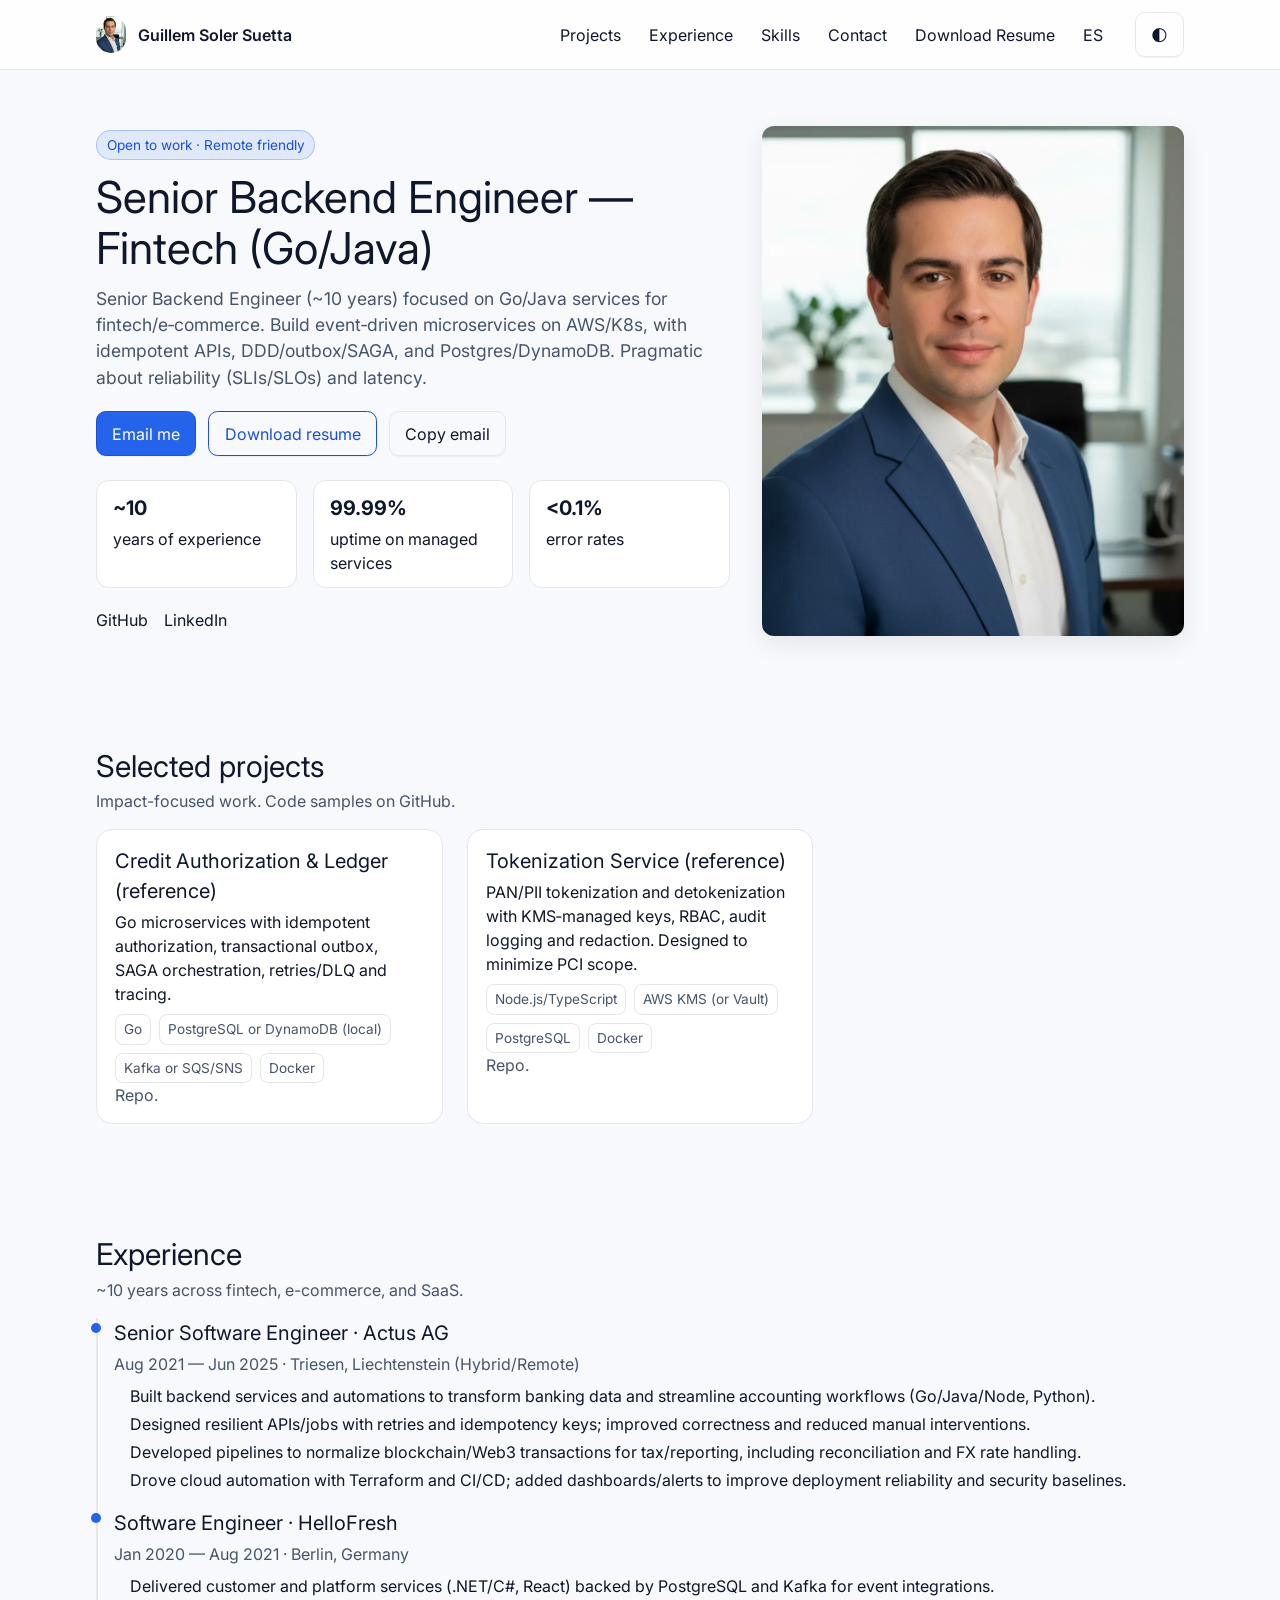
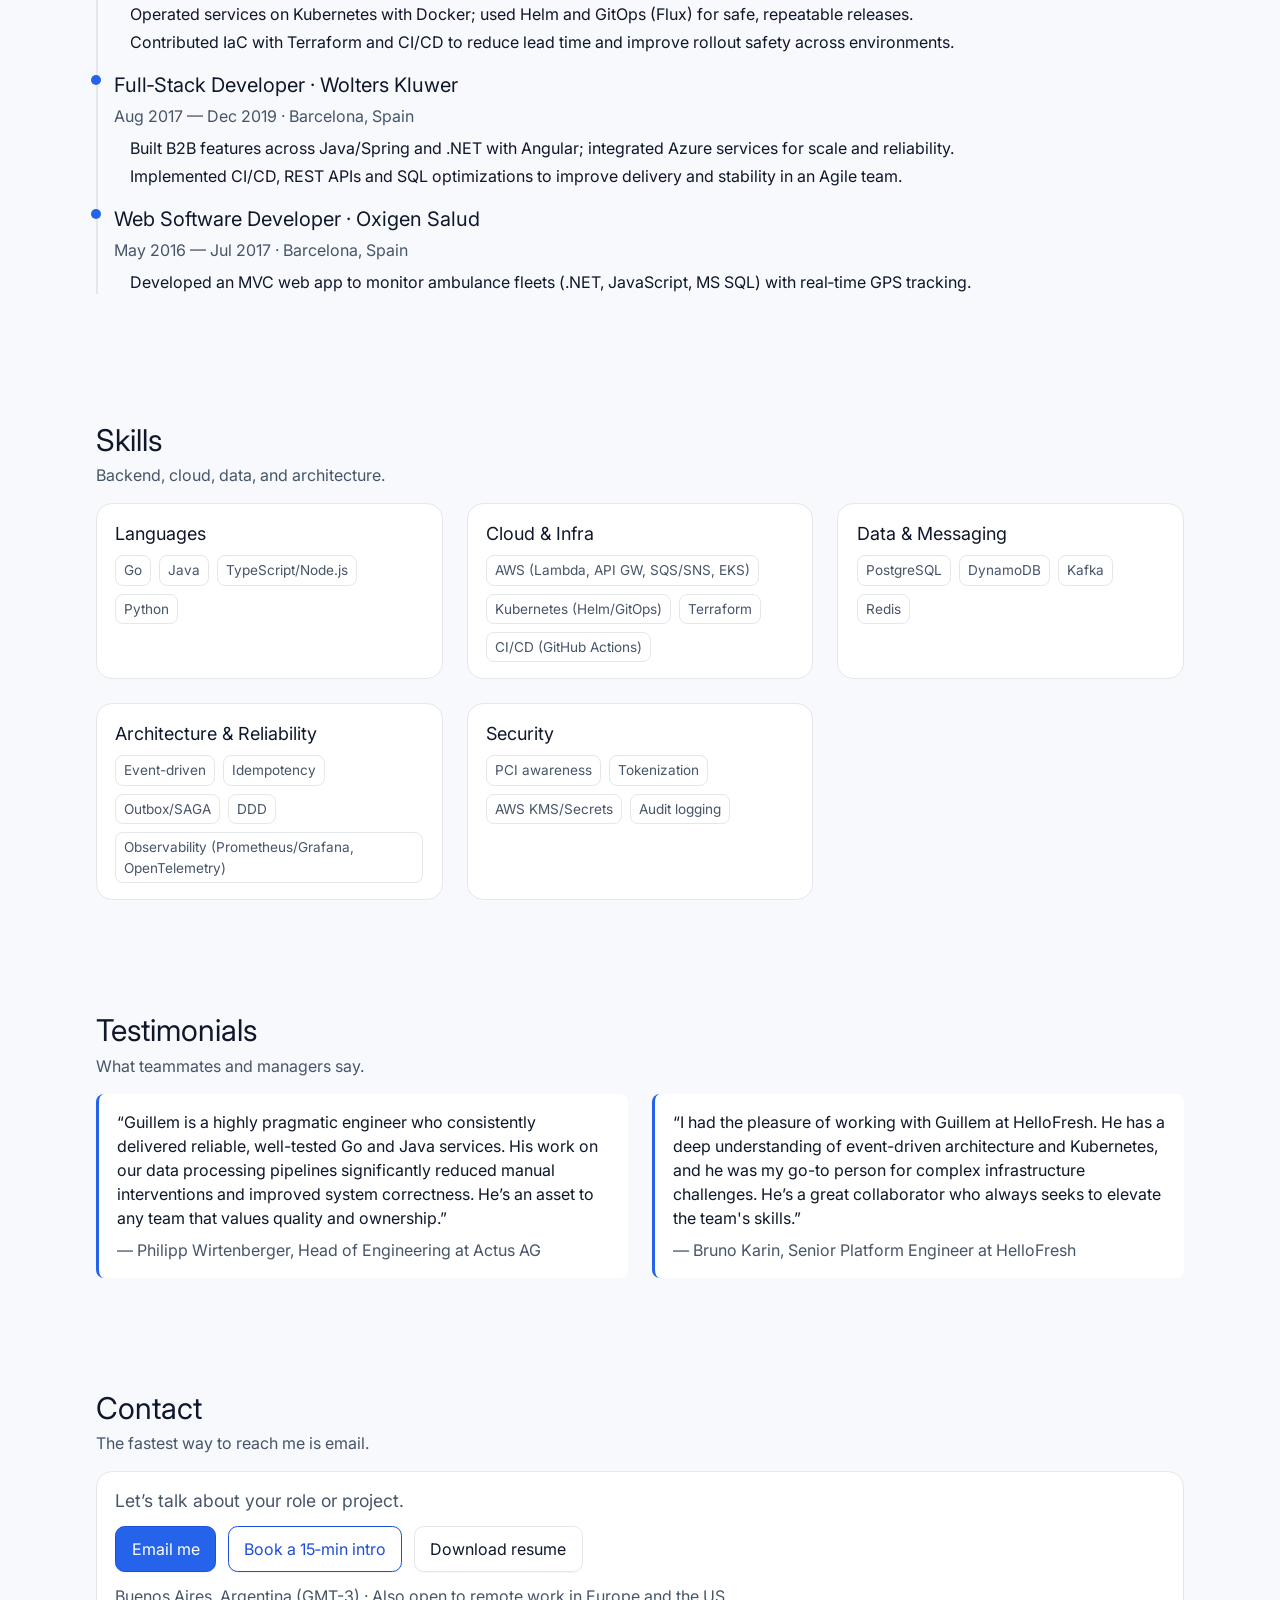
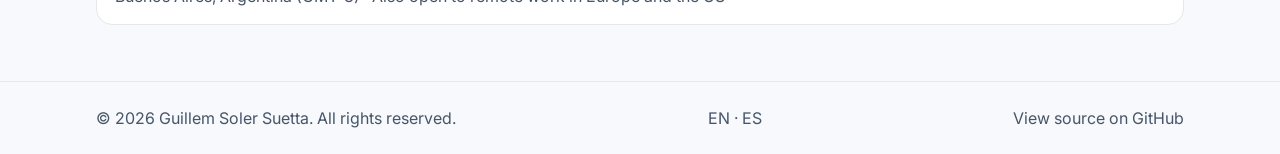
==== commit dfe54205: "fix: style of button of project repos" ====
--- a/en/index.html
+++ b/en/index.html
@@ -68,7 +68,7 @@
         <div class="container mx-auto px-4 flex items-center justify-between py-3">
             <a href="/en/" class="flex items-center gap-3 no-underline">
                 <img height="30" width="30" src="/assets/img/avatar.webp" alt="Portrait of Guillem Soler Suetta"
-                    class="h-10 w-10 rounded-full object-cover" />
+                    class="rounded-full object-cover" />
                 <span id="basics-name" class="font-semibold">Guillem Soler Suetta</span>
             </a>
             <nav aria-label="Primary" class="hidden sm:block">
@@ -155,7 +155,7 @@
                     <!-- Project 1 -->
                     <article class="card">
                         <div class="card-body">
-                            <h3 class="h3"><a href="https://github.com/YOUR-USER/credit-authorization-ledger"
+                            <h3 class="h3"><a href="https://github.com/guillemso1er/credit-authorization-ledger"
                                     class="card-link">Credit Authorization & Ledger (reference)</a></h3>
                             <p>Go microservices with idempotent authorization, transactional outbox, SAGA
                                 orchestration, retries/DLQ and tracing.</p>
@@ -165,14 +165,16 @@
                                 <li class="tag">Kafka or SQS/SNS</li>
                                 <li class="tag">Docker</li>
                             </ul>
-                            <p class="muted"><a href="https://github.com/YOUR-USER/credit-authorization-ledger"
-                                    class="text-link">Repo</a>.</p>
+                            <div class="mt-5">
+                                <a href="https://github.com/guillemso1er/credit-authorization-ledger"
+                                    class="btn btn-secondary w-full">Repo</a>
+                            </div>
                         </div>
                     </article>
                     <!-- Project 2 -->
                     <article class="card">
                         <div class="card-body">
-                            <h3 class="h3"><a href="https://github.com/YOUR-USER/tokenization-service"
+                            <h3 class="h3"><a href="https://github.com/guillemso1er/tokenization-service"
                                     class="card-link">Tokenization Service (reference)</a></h3>
                             <p>PAN/PII tokenization and detokenization with KMS‑managed keys, RBAC, audit logging and
                                 redaction. Designed to minimize PCI scope.</p>
@@ -182,8 +184,10 @@
                                 <li class="tag">PostgreSQL</li>
                                 <li class="tag">Docker</li>
                             </ul>
-                            <p class="muted"><a href="https://github.com/YOUR-USER/tokenization-service"
-                                    class="text-link">Repo</a>.</p>
+                            <div class="mt-5">
+                                <a href="https://github.com/guillemso1er/tokenization-service"
+                                    class="btn btn-secondary w-full">Repo</a>
+                            </div>
                         </div>
                     </article>
                 </div>
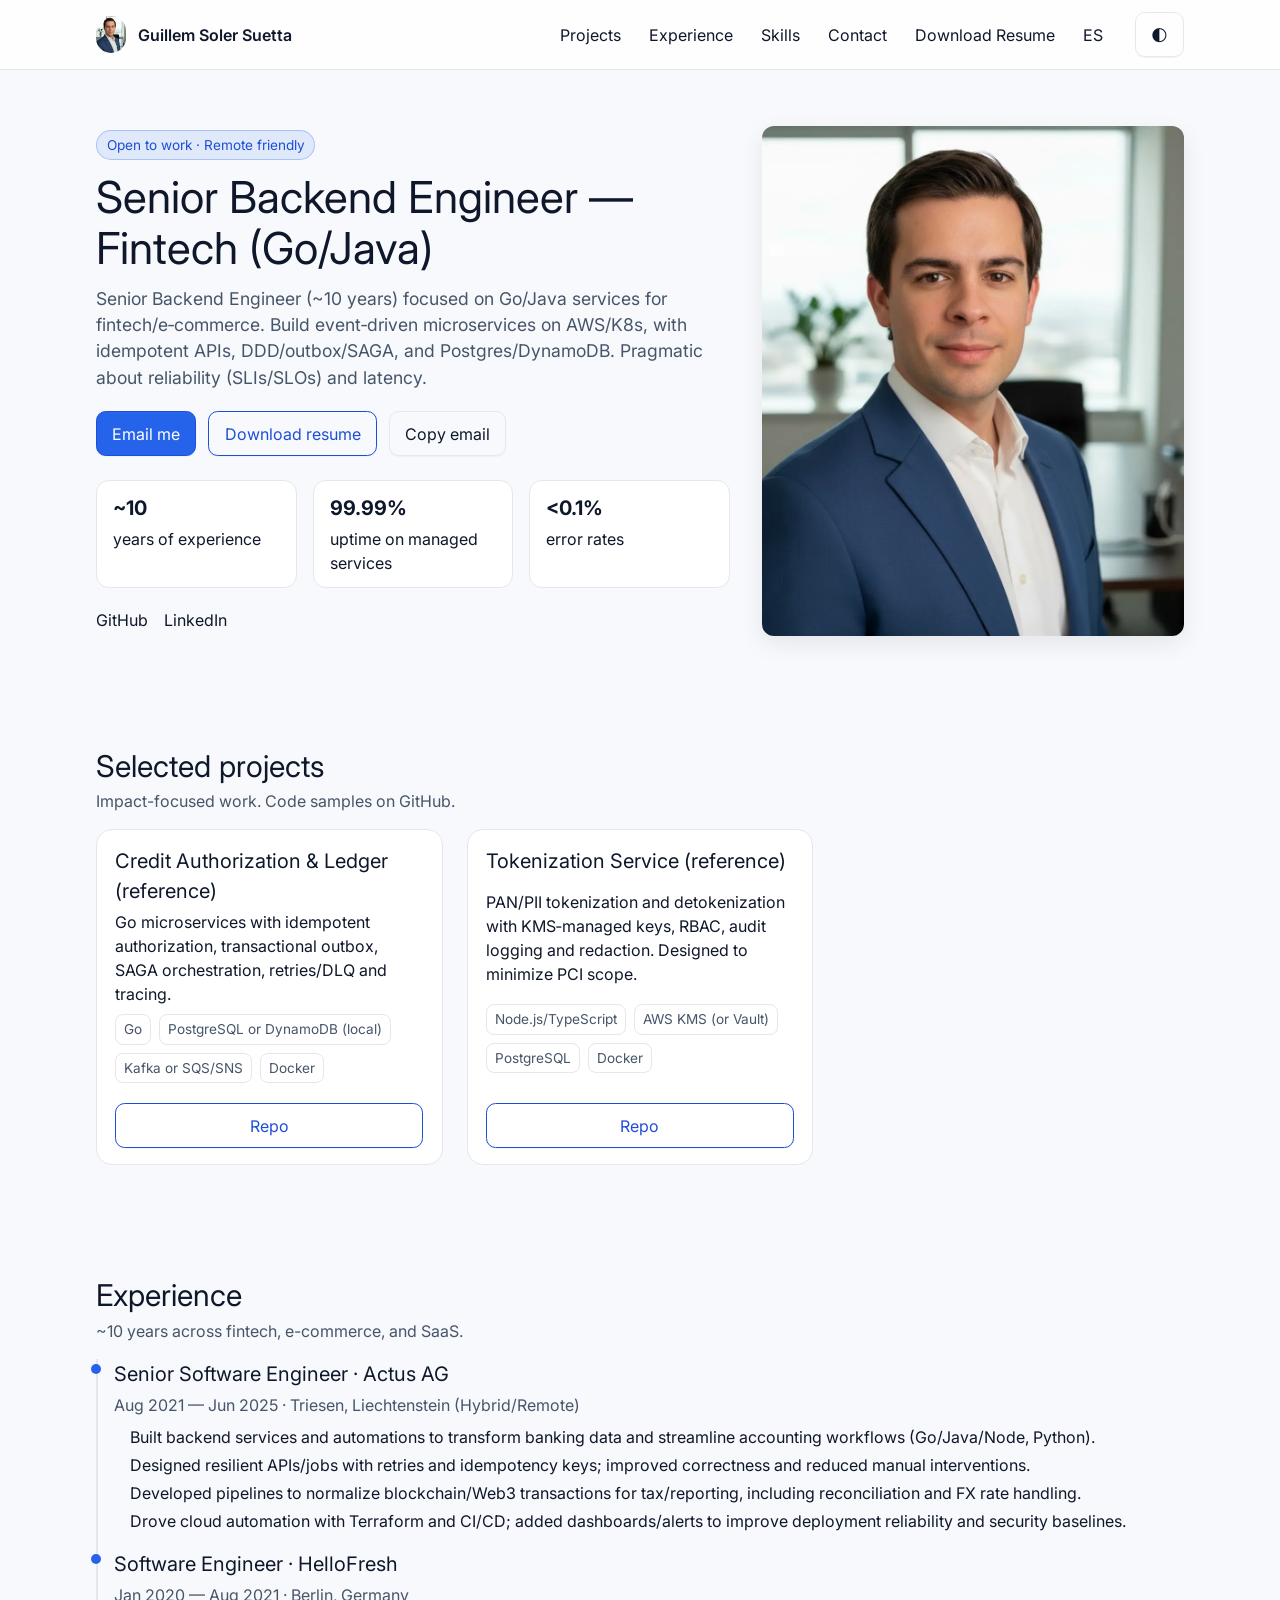
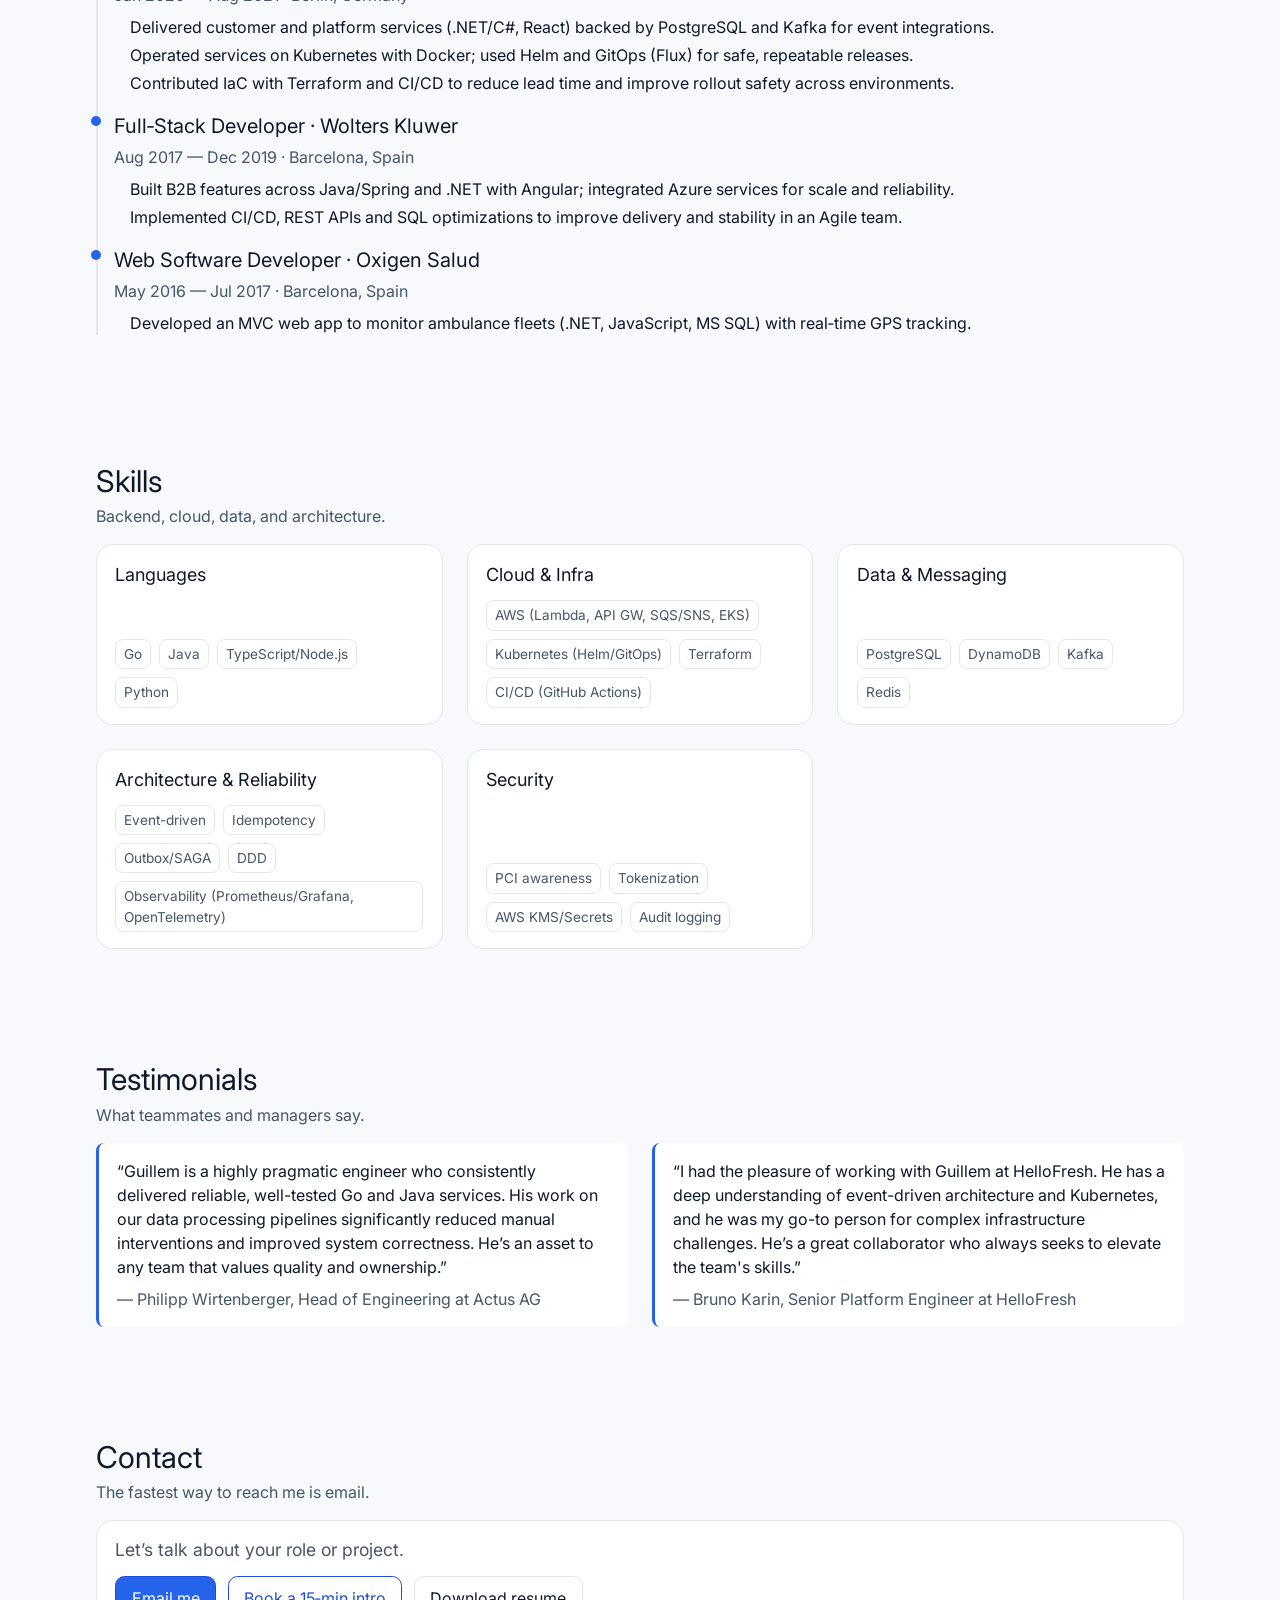
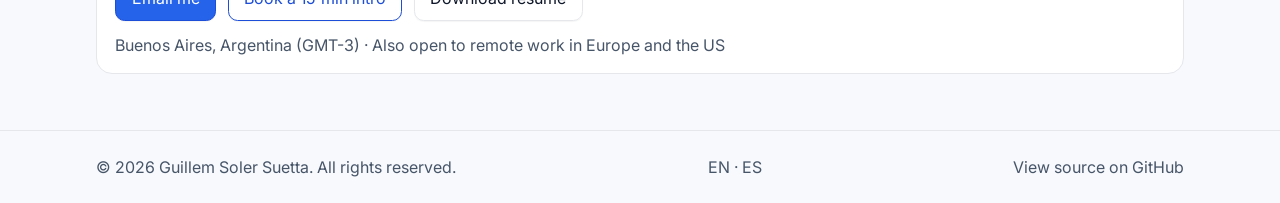
==== commit 3d0c4ebb: "fix: projects style buttons" ====
--- a/en/index.html
+++ b/en/index.html
@@ -153,18 +153,21 @@
                 </div>
                 <div id="projects-container" class="grid sm:grid-cols-2 lg:grid-cols-3 gap-6">
                     <!-- Project 1 -->
+
                     <article class="card">
                         <div class="card-body">
-                            <h3 class="h3"><a href="https://github.com/guillemso1er/credit-authorization-ledger"
-                                    class="card-link">Credit Authorization & Ledger (reference)</a></h3>
-                            <p>Go microservices with idempotent authorization, transactional outbox, SAGA
-                                orchestration, retries/DLQ and tracing.</p>
-                            <ul class="tags">
-                                <li class="tag">Go</li>
-                                <li class="tag">PostgreSQL or DynamoDB (local)</li>
-                                <li class="tag">Kafka or SQS/SNS</li>
-                                <li class="tag">Docker</li>
-                            </ul>
+                            <div>
+                                <h3 class="h3"><a href="https://github.com/guillemso1er/credit-authorization-ledger"
+                                        class="card-link">Credit Authorization & Ledger (reference)</a></h3>
+                                <p>Go microservices with idempotent authorization, transactional outbox, SAGA
+                                    orchestration, retries/DLQ and tracing.</p>
+                                <ul class="tags">
+                                    <li class="tag">Go</li>
+                                    <li class="tag">PostgreSQL or DynamoDB (local)</li>
+                                    <li class="tag">Kafka or SQS/SNS</li>
+                                    <li class="tag">Docker</li>
+                                </ul>
+                            </div>
                             <div class="mt-5">
                                 <a href="https://github.com/guillemso1er/credit-authorization-ledger"
                                     class="btn btn-secondary w-full">Repo</a>
@@ -174,16 +177,19 @@
                     <!-- Project 2 -->
                     <article class="card">
                         <div class="card-body">
-                            <h3 class="h3"><a href="https://github.com/guillemso1er/tokenization-service"
-                                    class="card-link">Tokenization Service (reference)</a></h3>
-                            <p>PAN/PII tokenization and detokenization with KMS‑managed keys, RBAC, audit logging and
-                                redaction. Designed to minimize PCI scope.</p>
-                            <ul class="tags">
-                                <li class="tag">Node.js/TypeScript</li>
-                                <li class="tag">AWS KMS (or Vault)</li>
-                                <li class="tag">PostgreSQL</li>
-                                <li class="tag">Docker</li>
-                            </ul>
+                            <div>
+                                <h3 class="h3"><a href="https://github.com/guillemso1er/tokenization-service"
+                                        class="card-link">Tokenization Service (reference)</a></h3>
+                                <p>PAN/PII tokenization and detokenization with KMS‑managed keys, RBAC, audit logging
+                                    and
+                                    redaction. Designed to minimize PCI scope.</p>
+                                <ul class="tags">
+                                    <li class="tag">Node.js/TypeScript</li>
+                                    <li class="tag">AWS KMS (or Vault)</li>
+                                    <li class="tag">PostgreSQL</li>
+                                    <li class="tag">Docker</li>
+                                </ul>
+                            </div>
                             <div class="mt-5">
                                 <a href="https://github.com/guillemso1er/tokenization-service"
                                     class="btn btn-secondary w-full">Repo</a>
--- a/assets/css/base.min.css
+++ b/assets/css/base.min.css
@@ -1,2 +1,2 @@
 /*! tailwindcss v4.1.12 | MIT License | https://tailwindcss.com */
-@layer properties{@supports (((-webkit-hyphens:none)) and (not (margin-trim:inline))) or ((-moz-orient:inline) and (not (color:rgb(from red r g b)))){*,:before,:after,::backdrop{--tw-rotate-x:initial;--tw-rotate-y:initial;--tw-rotate-z:initial;--tw-skew-x:initial;--tw-skew-y:initial;--tw-border-style:solid;--tw-font-weight:initial;--tw-shadow:0 0 #0000;--tw-shadow-color:initial;--tw-shadow-alpha:100%;--tw-inset-shadow:0 0 #0000;--tw-inset-shadow-color:initial;--tw-inset-shadow-alpha:100%;--tw-ring-color:initial;--tw-ring-shadow:0 0 #0000;--tw-inset-ring-color:initial;--tw-inset-ring-shadow:0 0 #0000;--tw-ring-inset:initial;--tw-ring-offset-width:0px;--tw-ring-offset-color:#fff;--tw-ring-offset-shadow:0 0 #0000}}}@layer theme{:root,:host{--font-sans:ui-sans-serif,system-ui,sans-serif,"Apple Color Emoji","Segoe UI Emoji","Segoe UI Symbol","Noto Color Emoji";--font-mono:ui-monospace,SFMono-Regular,Menlo,Monaco,Consolas,"Liberation Mono","Courier New",monospace;--spacing:.25rem;--font-weight-semibold:600;--radius-xl:.75rem;--default-font-family:var(--font-sans);--default-mono-font-family:var(--font-mono)}}@layer base{*,:after,:before,::backdrop{box-sizing:border-box;border:0 solid;margin:0;padding:0}::file-selector-button{box-sizing:border-box;border:0 solid;margin:0;padding:0}html,:host{-webkit-text-size-adjust:100%;tab-size:4;line-height:1.5;font-family:var(--default-font-family,ui-sans-serif,system-ui,sans-serif,"Apple Color Emoji","Segoe UI Emoji","Segoe UI Symbol","Noto Color Emoji");font-feature-settings:var(--default-font-feature-settings,normal);font-variation-settings:var(--default-font-variation-settings,normal);-webkit-tap-highlight-color:transparent}hr{height:0;color:inherit;border-top-width:1px}abbr:where([title]){-webkit-text-decoration:underline dotted;text-decoration:underline dotted}h1,h2,h3,h4,h5,h6{font-size:inherit;font-weight:inherit}a{color:inherit;-webkit-text-decoration:inherit;-webkit-text-decoration:inherit;-webkit-text-decoration:inherit;text-decoration:inherit}b,strong{font-weight:bolder}code,kbd,samp,pre{font-family:var(--default-mono-font-family,ui-monospace,SFMono-Regular,Menlo,Monaco,Consolas,"Liberation Mono","Courier New",monospace);font-feature-settings:var(--default-mono-font-feature-settings,normal);font-variation-settings:var(--default-mono-font-variation-settings,normal);font-size:1em}small{font-size:80%}sub,sup{vertical-align:baseline;font-size:75%;line-height:0;position:relative}sub{bottom:-.25em}sup{top:-.5em}table{text-indent:0;border-color:inherit;border-collapse:collapse}:-moz-focusring{outline:auto}progress{vertical-align:baseline}summary{display:list-item}ol,ul,menu{list-style:none}img,svg,video,canvas,audio,iframe,embed,object{vertical-align:middle;display:block}img,video{max-width:100%;height:auto}button,input,select,optgroup,textarea{font:inherit;font-feature-settings:inherit;font-variation-settings:inherit;letter-spacing:inherit;color:inherit;opacity:1;background-color:#0000;border-radius:0}::file-selector-button{font:inherit;font-feature-settings:inherit;font-variation-settings:inherit;letter-spacing:inherit;color:inherit;opacity:1;background-color:#0000;border-radius:0}:where(select:is([multiple],[size])) optgroup{font-weight:bolder}:where(select:is([multiple],[size])) optgroup option{padding-inline-start:20px}::file-selector-button{margin-inline-end:4px}::placeholder{opacity:1}@supports (not ((-webkit-appearance:-apple-pay-button))) or (contain-intrinsic-size:1px){::placeholder{color:currentColor}@supports (color:color-mix(in lab, red, red)){::placeholder{color:color-mix(in oklab,currentcolor 50%,transparent)}}}textarea{resize:vertical}::-webkit-search-decoration{-webkit-appearance:none}::-webkit-date-and-time-value{min-height:1lh;text-align:inherit}::-webkit-datetime-edit{display:inline-flex}::-webkit-datetime-edit-fields-wrapper{padding:0}::-webkit-datetime-edit{padding-block:0}::-webkit-datetime-edit-year-field{padding-block:0}::-webkit-datetime-edit-month-field{padding-block:0}::-webkit-datetime-edit-day-field{padding-block:0}::-webkit-datetime-edit-hour-field{padding-block:0}::-webkit-datetime-edit-minute-field{padding-block:0}::-webkit-datetime-edit-second-field{padding-block:0}::-webkit-datetime-edit-millisecond-field{padding-block:0}::-webkit-datetime-edit-meridiem-field{padding-block:0}::-webkit-calendar-picker-indicator{line-height:1}:-moz-ui-invalid{box-shadow:none}button,input:where([type=button],[type=reset],[type=submit]){appearance:button}::file-selector-button{appearance:button}::-webkit-inner-spin-button{height:auto}::-webkit-outer-spin-button{height:auto}[hidden]:where(:not([hidden=until-found])){display:none!important}}@layer components;@layer utilities{.sr-only{clip:rect(0,0,0,0);white-space:nowrap;border-width:0;width:1px;height:1px;margin:-1px;padding:0;position:absolute;overflow:hidden}.static{position:static}.container{width:100%}@media (min-width:40rem){.container{max-width:40rem}}@media (min-width:48rem){.container{max-width:48rem}}@media (min-width:64rem){.container{max-width:64rem}}@media (min-width:80rem){.container{max-width:80rem}}@media (min-width:96rem){.container{max-width:96rem}}.mx-auto{margin-inline:auto}.mt-3{margin-top:calc(var(--spacing)*3)}.mt-5{margin-top:calc(var(--spacing)*5)}.mt-6{margin-top:calc(var(--spacing)*6)}.block{display:block}.contents{display:contents}.flex{display:flex}.grid{display:grid}.hidden{display:none}.h-10{height:calc(var(--spacing)*10)}.w-10{width:calc(var(--spacing)*10)}.w-full{width:100%}.transform{transform:var(--tw-rotate-x,)var(--tw-rotate-y,)var(--tw-rotate-z,)var(--tw-skew-x,)var(--tw-skew-y,)}.flex-wrap{flex-wrap:wrap}.items-center{align-items:center}.justify-between{justify-content:space-between}.gap-2{gap:calc(var(--spacing)*2)}.gap-3{gap:calc(var(--spacing)*3)}.gap-4{gap:calc(var(--spacing)*4)}.gap-5{gap:calc(var(--spacing)*5)}.gap-6{gap:calc(var(--spacing)*6)}.gap-8{gap:calc(var(--spacing)*8)}.rounded-full{border-radius:3.40282e38px}.rounded-xl{border-radius:var(--radius-xl)}.border{border-style:var(--tw-border-style);border-width:1px}.border-t{border-top-style:var(--tw-border-style);border-top-width:1px}.border-b{border-bottom-style:var(--tw-border-style);border-bottom-width:1px}.object-cover{object-fit:cover}.px-4{padding-inline:calc(var(--spacing)*4)}.py-2{padding-block:calc(var(--spacing)*2)}.py-3{padding-block:calc(var(--spacing)*3)}.py-6{padding-block:calc(var(--spacing)*6)}.font-semibold{--tw-font-weight:var(--font-weight-semibold);font-weight:var(--font-weight-semibold)}.italic{font-style:italic}.no-underline{text-decoration-line:none}.shadow{--tw-shadow:0 1px 3px 0 var(--tw-shadow-color,#0000001a),0 1px 2px -1px var(--tw-shadow-color,#0000001a);box-shadow:var(--tw-inset-shadow),var(--tw-inset-ring-shadow),var(--tw-ring-offset-shadow),var(--tw-ring-shadow),var(--tw-shadow)}@media (min-width:40rem){.sm\:ml-2{margin-left:calc(var(--spacing)*2)}.sm\:block{display:block}.sm\:hidden{display:none}.sm\:grid-cols-2{grid-template-columns:repeat(2,minmax(0,1fr))}.sm\:grid-cols-3{grid-template-columns:repeat(3,minmax(0,1fr))}}@media (min-width:48rem){.md\:grid-cols-\[1\.2fr_\.8fr\]{grid-template-columns:1.2fr .8fr}}@media (min-width:64rem){.lg\:grid-cols-3{grid-template-columns:repeat(3,minmax(0,1fr))}}}:root{--bg:#f7f9fc;--surface:#fff;--text:#0f172a;--muted:#475569;--primary:#2563eb;--primary-600:#1d4ed8;--accent:#16a34a;--border:#e5e7eb;--shadow:0 8px 24px #02061714}html.dark:root{--bg:#0b0c0f;--surface:#0f1216;--text:#e9eef5;--muted:#a0a8b4;--primary:#0ea5e9;--primary-600:#0284c7;--accent:#22c55e;--border:#1b2028;--shadow:0 10px 30px #00000059}html{scroll-behavior:smooth;height:100%}body{background:var(--bg);color:var(--text);-webkit-font-smoothing:antialiased;-moz-osx-font-smoothing:grayscale;margin:0;font-family:Inter,system-ui,-apple-system,Segoe UI,Roboto,Helvetica Neue,Arial,sans-serif}img{max-width:100%;height:auto}a{color:inherit}a:hover{color:var(--primary-600)}.no-underline{text-decoration:none}.skip-link{position:absolute;top:-9999px;left:-9999px}.skip-link:focus{background:var(--surface);border:1px solid var(--border);border-radius:6px;padding:.5rem .75rem;top:12px;left:12px}.container{max-width:1120px;margin:0 auto}.border-b{border-bottom:1px solid var(--border)}.border-t{border-top:1px solid var(--border)}.site-header .nav-link{color:var(--text);padding:.5rem .25rem;text-decoration:none;display:inline-block}.site-header .nav-link:hover{color:var(--primary)}.section{padding:56px 0}.section-header{margin-bottom:16px}.h1{margin:0;font-size:clamp(28px,4vw,44px);line-height:1.15}.h2{margin:0 0 4px;font-size:clamp(22px,3vw,30px);line-height:1.25}.h3{margin:0 0 4px;font-size:20px}.h4{margin:0 0 4px;font-size:18px}.lead{color:var(--muted);font-size:1.1rem}.muted{color:var(--muted)}.pill{background:var(--primary);border-radius:999px;padding:.25rem .6rem;font-size:.85rem;display:inline-block}@supports (color:color-mix(in lab, red, red)){.pill{background:color-mix(in oklab,var(--primary),transparent 90%)}}.pill{color:var(--primary-600);border:1px solid var(--primary)}@supports (color:color-mix(in lab, red, red)){.pill{border:1px solid color-mix(in oklab,var(--primary),transparent 70%)}}.btn{border:1px solid var(--border);color:var(--text);background:var(--surface);border-radius:.6rem;justify-content:center;align-items:center;gap:.5rem;padding:.6rem .95rem;text-decoration:none;display:inline-flex;box-shadow:inset 0 1px #ffffff05,0 1px 1px #0000000a}.btn:hover{border-color:var(--primary);color:var(--primary)}.btn-primary{background:var(--primary);color:#fff;border-color:var(--primary-600)}.btn-primary:hover{background:var(--primary-600);color:#02558a}.btn-secondary{border-color:var(--primary-600);color:var(--primary-600);background:0 0}.btn-secondary:hover{background:var(--primary)}@supports (color:color-mix(in lab, red, red)){.btn-secondary:hover{background:color-mix(in oklab,var(--primary),transparent 85%)}}.btn-ghost{background:0 0}.hero .hero-figure img{box-shadow:var(--shadow)}.metric-card{border:1px solid var(--border);background:var(--surface);border-radius:.8rem;flex-direction:column;gap:.25rem;padding:.75rem 1rem;display:flex}.metric-card strong{font-size:1.25rem}.card{border:1px solid var(--border);background:var(--surface);border-radius:1rem}.card-body{padding:1rem 1.15rem}.card-link{text-decoration:none}.card-link:hover{color:var(--primary-600)}.tags{flex-wrap:wrap;gap:.5rem;margin:.5rem 0 0;padding:0;list-style:none;display:flex}.tag{border:1px solid var(--border);color:var(--muted);border-radius:.5rem;padding:.25rem .5rem;font-size:.85rem}.timeline{border-left:2px solid var(--border);margin:0;padding:0;list-style:none}.timeline-item{margin:1rem 0;padding-left:1rem;position:relative}.timeline-dot{background:var(--primary);border-radius:50%;width:10px;height:10px;position:absolute;top:.3rem;left:-7px}.timeline-content .list{margin:.5rem 0 0;padding-left:1rem}.timeline-content .list li{margin:.25rem 0}.quote{border-left:3px solid var(--primary);background:var(--surface);border-radius:.5rem;margin:0;padding:1rem 1.15rem}.quote footer{color:var(--muted);margin-top:.5rem}.site-footer .nav-link{color:var(--muted);text-decoration:none}.site-footer .nav-link:hover{color:var(--primary)}.mt-3{margin-top:.75rem}.mt-5{margin-top:1.25rem}@media (min-width:640px){#menuBtn{display:none}}@media (max-width:640px){#mobileNav:not([hidden]){background-color:var(--surface);border-top:1px solid var(--border);z-index:20;width:100%;display:block;position:absolute;left:0;box-shadow:0 4px 12px #0000001a}}.mt-6{margin-top:1.5rem}@media (max-width:640px){.container{padding:0 1rem}}.site-header{z-index:10;background-color:var(--surface);position:sticky;top:0}@supports (color:color-mix(in lab, red, red)){.site-header{background-color:color-mix(in oklab,var(--surface),transparent 15%)}}.site-header{-webkit-backdrop-filter:blur(8px)}@property --tw-rotate-x{syntax:"*";inherits:false}@property --tw-rotate-y{syntax:"*";inherits:false}@property --tw-rotate-z{syntax:"*";inherits:false}@property --tw-skew-x{syntax:"*";inherits:false}@property --tw-skew-y{syntax:"*";inherits:false}@property --tw-border-style{syntax:"*";inherits:false;initial-value:solid}@property --tw-font-weight{syntax:"*";inherits:false}@property --tw-shadow{syntax:"*";inherits:false;initial-value:0 0 #0000}@property --tw-shadow-color{syntax:"*";inherits:false}@property --tw-shadow-alpha{syntax:"<percentage>";inherits:false;initial-value:100%}@property --tw-inset-shadow{syntax:"*";inherits:false;initial-value:0 0 #0000}@property --tw-inset-shadow-color{syntax:"*";inherits:false}@property --tw-inset-shadow-alpha{syntax:"<percentage>";inherits:false;initial-value:100%}@property --tw-ring-color{syntax:"*";inherits:false}@property --tw-ring-shadow{syntax:"*";inherits:false;initial-value:0 0 #0000}@property --tw-inset-ring-color{syntax:"*";inherits:false}@property --tw-inset-ring-shadow{syntax:"*";inherits:false;initial-value:0 0 #0000}@property --tw-ring-inset{syntax:"*";inherits:false}@property --tw-ring-offset-width{syntax:"<length>";inherits:false;initial-value:0}@property --tw-ring-offset-color{syntax:"*";inherits:false;initial-value:#fff}@property --tw-ring-offset-shadow{syntax:"*";inherits:false;initial-value:0 0 #0000}+@layer properties{@supports (((-webkit-hyphens:none)) and (not (margin-trim:inline))) or ((-moz-orient:inline) and (not (color:rgb(from red r g b)))){*,:before,:after,::backdrop{--tw-rotate-x:initial;--tw-rotate-y:initial;--tw-rotate-z:initial;--tw-skew-x:initial;--tw-skew-y:initial;--tw-border-style:solid;--tw-font-weight:initial;--tw-shadow:0 0 #0000;--tw-shadow-color:initial;--tw-shadow-alpha:100%;--tw-inset-shadow:0 0 #0000;--tw-inset-shadow-color:initial;--tw-inset-shadow-alpha:100%;--tw-ring-color:initial;--tw-ring-shadow:0 0 #0000;--tw-inset-ring-color:initial;--tw-inset-ring-shadow:0 0 #0000;--tw-ring-inset:initial;--tw-ring-offset-width:0px;--tw-ring-offset-color:#fff;--tw-ring-offset-shadow:0 0 #0000}}}@layer theme{:root,:host{--font-sans:ui-sans-serif,system-ui,sans-serif,"Apple Color Emoji","Segoe UI Emoji","Segoe UI Symbol","Noto Color Emoji";--font-mono:ui-monospace,SFMono-Regular,Menlo,Monaco,Consolas,"Liberation Mono","Courier New",monospace;--spacing:.25rem;--font-weight-semibold:600;--radius-xl:.75rem;--default-font-family:var(--font-sans);--default-mono-font-family:var(--font-mono)}}@layer base{*,:after,:before,::backdrop{box-sizing:border-box;border:0 solid;margin:0;padding:0}::file-selector-button{box-sizing:border-box;border:0 solid;margin:0;padding:0}html,:host{-webkit-text-size-adjust:100%;tab-size:4;line-height:1.5;font-family:var(--default-font-family,ui-sans-serif,system-ui,sans-serif,"Apple Color Emoji","Segoe UI Emoji","Segoe UI Symbol","Noto Color Emoji");font-feature-settings:var(--default-font-feature-settings,normal);font-variation-settings:var(--default-font-variation-settings,normal);-webkit-tap-highlight-color:transparent}hr{height:0;color:inherit;border-top-width:1px}abbr:where([title]){-webkit-text-decoration:underline dotted;text-decoration:underline dotted}h1,h2,h3,h4,h5,h6{font-size:inherit;font-weight:inherit}a{color:inherit;-webkit-text-decoration:inherit;-webkit-text-decoration:inherit;-webkit-text-decoration:inherit;text-decoration:inherit}b,strong{font-weight:bolder}code,kbd,samp,pre{font-family:var(--default-mono-font-family,ui-monospace,SFMono-Regular,Menlo,Monaco,Consolas,"Liberation Mono","Courier New",monospace);font-feature-settings:var(--default-mono-font-feature-settings,normal);font-variation-settings:var(--default-mono-font-variation-settings,normal);font-size:1em}small{font-size:80%}sub,sup{vertical-align:baseline;font-size:75%;line-height:0;position:relative}sub{bottom:-.25em}sup{top:-.5em}table{text-indent:0;border-color:inherit;border-collapse:collapse}:-moz-focusring{outline:auto}progress{vertical-align:baseline}summary{display:list-item}ol,ul,menu{list-style:none}img,svg,video,canvas,audio,iframe,embed,object{vertical-align:middle;display:block}img,video{max-width:100%;height:auto}button,input,select,optgroup,textarea{font:inherit;font-feature-settings:inherit;font-variation-settings:inherit;letter-spacing:inherit;color:inherit;opacity:1;background-color:#0000;border-radius:0}::file-selector-button{font:inherit;font-feature-settings:inherit;font-variation-settings:inherit;letter-spacing:inherit;color:inherit;opacity:1;background-color:#0000;border-radius:0}:where(select:is([multiple],[size])) optgroup{font-weight:bolder}:where(select:is([multiple],[size])) optgroup option{padding-inline-start:20px}::file-selector-button{margin-inline-end:4px}::placeholder{opacity:1}@supports (not ((-webkit-appearance:-apple-pay-button))) or (contain-intrinsic-size:1px){::placeholder{color:currentColor}@supports (color:color-mix(in lab, red, red)){::placeholder{color:color-mix(in oklab,currentcolor 50%,transparent)}}}textarea{resize:vertical}::-webkit-search-decoration{-webkit-appearance:none}::-webkit-date-and-time-value{min-height:1lh;text-align:inherit}::-webkit-datetime-edit{display:inline-flex}::-webkit-datetime-edit-fields-wrapper{padding:0}::-webkit-datetime-edit{padding-block:0}::-webkit-datetime-edit-year-field{padding-block:0}::-webkit-datetime-edit-month-field{padding-block:0}::-webkit-datetime-edit-day-field{padding-block:0}::-webkit-datetime-edit-hour-field{padding-block:0}::-webkit-datetime-edit-minute-field{padding-block:0}::-webkit-datetime-edit-second-field{padding-block:0}::-webkit-datetime-edit-millisecond-field{padding-block:0}::-webkit-datetime-edit-meridiem-field{padding-block:0}::-webkit-calendar-picker-indicator{line-height:1}:-moz-ui-invalid{box-shadow:none}button,input:where([type=button],[type=reset],[type=submit]){appearance:button}::file-selector-button{appearance:button}::-webkit-inner-spin-button{height:auto}::-webkit-outer-spin-button{height:auto}[hidden]:where(:not([hidden=until-found])){display:none!important}}@layer components;@layer utilities{.sr-only{clip:rect(0,0,0,0);white-space:nowrap;border-width:0;width:1px;height:1px;margin:-1px;padding:0;position:absolute;overflow:hidden}.static{position:static}.container{width:100%}@media (min-width:40rem){.container{max-width:40rem}}@media (min-width:48rem){.container{max-width:48rem}}@media (min-width:64rem){.container{max-width:64rem}}@media (min-width:80rem){.container{max-width:80rem}}@media (min-width:96rem){.container{max-width:96rem}}.mx-auto{margin-inline:auto}.mt-3{margin-top:calc(var(--spacing)*3)}.mt-5{margin-top:calc(var(--spacing)*5)}.mt-6{margin-top:calc(var(--spacing)*6)}.block{display:block}.contents{display:contents}.flex{display:flex}.grid{display:grid}.hidden{display:none}.w-full{width:100%}.transform{transform:var(--tw-rotate-x,)var(--tw-rotate-y,)var(--tw-rotate-z,)var(--tw-skew-x,)var(--tw-skew-y,)}.flex-wrap{flex-wrap:wrap}.items-center{align-items:center}.justify-between{justify-content:space-between}.gap-2{gap:calc(var(--spacing)*2)}.gap-3{gap:calc(var(--spacing)*3)}.gap-4{gap:calc(var(--spacing)*4)}.gap-5{gap:calc(var(--spacing)*5)}.gap-6{gap:calc(var(--spacing)*6)}.gap-8{gap:calc(var(--spacing)*8)}.rounded-full{border-radius:3.40282e38px}.rounded-xl{border-radius:var(--radius-xl)}.border{border-style:var(--tw-border-style);border-width:1px}.border-t{border-top-style:var(--tw-border-style);border-top-width:1px}.border-b{border-bottom-style:var(--tw-border-style);border-bottom-width:1px}.object-cover{object-fit:cover}.px-4{padding-inline:calc(var(--spacing)*4)}.py-2{padding-block:calc(var(--spacing)*2)}.py-3{padding-block:calc(var(--spacing)*3)}.py-6{padding-block:calc(var(--spacing)*6)}.font-semibold{--tw-font-weight:var(--font-weight-semibold);font-weight:var(--font-weight-semibold)}.italic{font-style:italic}.no-underline{text-decoration-line:none}.shadow{--tw-shadow:0 1px 3px 0 var(--tw-shadow-color,#0000001a),0 1px 2px -1px var(--tw-shadow-color,#0000001a);box-shadow:var(--tw-inset-shadow),var(--tw-inset-ring-shadow),var(--tw-ring-offset-shadow),var(--tw-ring-shadow),var(--tw-shadow)}@media (min-width:40rem){.sm\:ml-2{margin-left:calc(var(--spacing)*2)}.sm\:block{display:block}.sm\:hidden{display:none}.sm\:grid-cols-2{grid-template-columns:repeat(2,minmax(0,1fr))}.sm\:grid-cols-3{grid-template-columns:repeat(3,minmax(0,1fr))}}@media (min-width:48rem){.md\:grid-cols-\[1\.2fr_\.8fr\]{grid-template-columns:1.2fr .8fr}}@media (min-width:64rem){.lg\:grid-cols-3{grid-template-columns:repeat(3,minmax(0,1fr))}}}:root{--bg:#f7f9fc;--surface:#fff;--text:#0f172a;--muted:#475569;--primary:#2563eb;--primary-600:#1d4ed8;--accent:#16a34a;--border:#e5e7eb;--shadow:0 8px 24px #02061714}html.dark:root{--bg:#0b0c0f;--surface:#0f1216;--text:#e9eef5;--muted:#a0a8b4;--primary:#0ea5e9;--primary-600:#0284c7;--accent:#22c55e;--border:#1b2028;--shadow:0 10px 30px #00000059}html{scroll-behavior:smooth;height:100%}body{background:var(--bg);color:var(--text);-webkit-font-smoothing:antialiased;-moz-osx-font-smoothing:grayscale;margin:0;font-family:Inter,system-ui,-apple-system,Segoe UI,Roboto,Helvetica Neue,Arial,sans-serif}img{max-width:100%;height:auto}a{color:inherit}a:hover{color:var(--primary-600)}.no-underline{text-decoration:none}.skip-link{position:absolute;top:-9999px;left:-9999px}.skip-link:focus{background:var(--surface);border:1px solid var(--border);border-radius:6px;padding:.5rem .75rem;top:12px;left:12px}.container{max-width:1120px;margin:0 auto}.border-b{border-bottom:1px solid var(--border)}.border-t{border-top:1px solid var(--border)}.site-header .nav-link{color:var(--text);padding:.5rem .25rem;text-decoration:none;display:inline-block}.site-header .nav-link:hover{color:var(--primary)}.section{padding:56px 0}.section-header{margin-bottom:16px}.h1{margin:0;font-size:clamp(28px,4vw,44px);line-height:1.15}.h2{margin:0 0 4px;font-size:clamp(22px,3vw,30px);line-height:1.25}.h3{margin:0 0 4px;font-size:20px}.h4{margin:0 0 4px;font-size:18px}.lead{color:var(--muted);font-size:1.1rem}.muted{color:var(--muted)}.pill{background:var(--primary);border-radius:999px;padding:.25rem .6rem;font-size:.85rem;display:inline-block}@supports (color:color-mix(in lab, red, red)){.pill{background:color-mix(in oklab,var(--primary),transparent 90%)}}.pill{color:var(--primary-600);border:1px solid var(--primary)}@supports (color:color-mix(in lab, red, red)){.pill{border:1px solid color-mix(in oklab,var(--primary),transparent 70%)}}.btn{border:1px solid var(--border);color:var(--text);background:var(--surface);border-radius:.6rem;justify-content:center;align-items:center;gap:.5rem;padding:.6rem .95rem;text-decoration:none;display:inline-flex;box-shadow:inset 0 1px #ffffff05,0 1px 1px #0000000a}.btn:hover{border-color:var(--primary);color:var(--primary)}.btn-primary{background:var(--primary);color:#fff;border-color:var(--primary-600)}.btn-primary:hover{background:var(--primary-600);color:#02558a}.btn-secondary{border-color:var(--primary-600);color:var(--primary-600);background:0 0}.btn-secondary:hover{background:var(--primary)}@supports (color:color-mix(in lab, red, red)){.btn-secondary:hover{background:color-mix(in oklab,var(--primary),transparent 85%)}}.btn-ghost{background:0 0}.hero .hero-figure img{box-shadow:var(--shadow)}.metric-card{border:1px solid var(--border);background:var(--surface);border-radius:.8rem;flex-direction:column;gap:.25rem;padding:.75rem 1rem;display:flex}.metric-card strong{font-size:1.25rem}.card{border:1px solid var(--border);background:var(--surface);border-radius:1rem;flex-direction:column;height:100%;display:flex}.card-body{flex-direction:column;flex-grow:1;justify-content:space-between;padding:1rem 1.15rem;display:flex}.card-link{text-decoration:none}.card-link:hover{color:var(--primary-600)}.tags{flex-wrap:wrap;gap:.5rem;margin:.5rem 0 0;padding:0;list-style:none;display:flex}.tag{border:1px solid var(--border);color:var(--muted);border-radius:.5rem;padding:.25rem .5rem;font-size:.85rem}.timeline{border-left:2px solid var(--border);margin:0;padding:0;list-style:none}.timeline-item{margin:1rem 0;padding-left:1rem;position:relative}.timeline-dot{background:var(--primary);border-radius:50%;width:10px;height:10px;position:absolute;top:.3rem;left:-7px}.timeline-content .list{margin:.5rem 0 0;padding-left:1rem}.timeline-content .list li{margin:.25rem 0}.quote{border-left:3px solid var(--primary);background:var(--surface);border-radius:.5rem;margin:0;padding:1rem 1.15rem}.quote footer{color:var(--muted);margin-top:.5rem}.site-footer .nav-link{color:var(--muted);text-decoration:none}.site-footer .nav-link:hover{color:var(--primary)}.mt-3{margin-top:.75rem}.mt-5{margin-top:1.25rem}@media (min-width:640px){#menuBtn{display:none}}@media (max-width:640px){#mobileNav:not([hidden]){background-color:var(--surface);border-top:1px solid var(--border);z-index:20;width:100%;display:block;position:absolute;left:0;box-shadow:0 4px 12px #0000001a}}.mt-6{margin-top:1.5rem}@media (max-width:640px){.container{padding:0 1rem}}.site-header{z-index:10;background-color:var(--surface);position:sticky;top:0}@supports (color:color-mix(in lab, red, red)){.site-header{background-color:color-mix(in oklab,var(--surface),transparent 15%)}}.site-header{-webkit-backdrop-filter:blur(8px)}@property --tw-rotate-x{syntax:"*";inherits:false}@property --tw-rotate-y{syntax:"*";inherits:false}@property --tw-rotate-z{syntax:"*";inherits:false}@property --tw-skew-x{syntax:"*";inherits:false}@property --tw-skew-y{syntax:"*";inherits:false}@property --tw-border-style{syntax:"*";inherits:false;initial-value:solid}@property --tw-font-weight{syntax:"*";inherits:false}@property --tw-shadow{syntax:"*";inherits:false;initial-value:0 0 #0000}@property --tw-shadow-color{syntax:"*";inherits:false}@property --tw-shadow-alpha{syntax:"<percentage>";inherits:false;initial-value:100%}@property --tw-inset-shadow{syntax:"*";inherits:false;initial-value:0 0 #0000}@property --tw-inset-shadow-color{syntax:"*";inherits:false}@property --tw-inset-shadow-alpha{syntax:"<percentage>";inherits:false;initial-value:100%}@property --tw-ring-color{syntax:"*";inherits:false}@property --tw-ring-shadow{syntax:"*";inherits:false;initial-value:0 0 #0000}@property --tw-inset-ring-color{syntax:"*";inherits:false}@property --tw-inset-ring-shadow{syntax:"*";inherits:false;initial-value:0 0 #0000}@property --tw-ring-inset{syntax:"*";inherits:false}@property --tw-ring-offset-width{syntax:"<length>";inherits:false;initial-value:0}@property --tw-ring-offset-color{syntax:"*";inherits:false;initial-value:#fff}@property --tw-ring-offset-shadow{syntax:"*";inherits:false;initial-value:0 0 #0000}
--- a/assets/css/base.min.css
+++ b/assets/css/base.min.css
@@ -1,2 +1,2 @@
 /*! tailwindcss v4.1.12 | MIT License | https://tailwindcss.com */
-@layer properties{@supports (((-webkit-hyphens:none)) and (not (margin-trim:inline))) or ((-moz-orient:inline) and (not (color:rgb(from red r g b)))){*,:before,:after,::backdrop{--tw-rotate-x:initial;--tw-rotate-y:initial;--tw-rotate-z:initial;--tw-skew-x:initial;--tw-skew-y:initial;--tw-border-style:solid;--tw-font-weight:initial;--tw-shadow:0 0 #0000;--tw-shadow-color:initial;--tw-shadow-alpha:100%;--tw-inset-shadow:0 0 #0000;--tw-inset-shadow-color:initial;--tw-inset-shadow-alpha:100%;--tw-ring-color:initial;--tw-ring-shadow:0 0 #0000;--tw-inset-ring-color:initial;--tw-inset-ring-shadow:0 0 #0000;--tw-ring-inset:initial;--tw-ring-offset-width:0px;--tw-ring-offset-color:#fff;--tw-ring-offset-shadow:0 0 #0000}}}@layer theme{:root,:host{--font-sans:ui-sans-serif,system-ui,sans-serif,"Apple Color Emoji","Segoe UI Emoji","Segoe UI Symbol","Noto Color Emoji";--font-mono:ui-monospace,SFMono-Regular,Menlo,Monaco,Consolas,"Liberation Mono","Courier New",monospace;--spacing:.25rem;--font-weight-semibold:600;--radius-xl:.75rem;--default-font-family:var(--font-sans);--default-mono-font-family:var(--font-mono)}}@layer base{*,:after,:before,::backdrop{box-sizing:border-box;border:0 solid;margin:0;padding:0}::file-selector-button{box-sizing:border-box;border:0 solid;margin:0;padding:0}html,:host{-webkit-text-size-adjust:100%;tab-size:4;line-height:1.5;font-family:var(--default-font-family,ui-sans-serif,system-ui,sans-serif,"Apple Color Emoji","Segoe UI Emoji","Segoe UI Symbol","Noto Color Emoji");font-feature-settings:var(--default-font-feature-settings,normal);font-variation-settings:var(--default-font-variation-settings,normal);-webkit-tap-highlight-color:transparent}hr{height:0;color:inherit;border-top-width:1px}abbr:where([title]){-webkit-text-decoration:underline dotted;text-decoration:underline dotted}h1,h2,h3,h4,h5,h6{font-size:inherit;font-weight:inherit}a{color:inherit;-webkit-text-decoration:inherit;-webkit-text-decoration:inherit;-webkit-text-decoration:inherit;text-decoration:inherit}b,strong{font-weight:bolder}code,kbd,samp,pre{font-family:var(--default-mono-font-family,ui-monospace,SFMono-Regular,Menlo,Monaco,Consolas,"Liberation Mono","Courier New",monospace);font-feature-settings:var(--default-mono-font-feature-settings,normal);font-variation-settings:var(--default-mono-font-variation-settings,normal);font-size:1em}small{font-size:80%}sub,sup{vertical-align:baseline;font-size:75%;line-height:0;position:relative}sub{bottom:-.25em}sup{top:-.5em}table{text-indent:0;border-color:inherit;border-collapse:collapse}:-moz-focusring{outline:auto}progress{vertical-align:baseline}summary{display:list-item}ol,ul,menu{list-style:none}img,svg,video,canvas,audio,iframe,embed,object{vertical-align:middle;display:block}img,video{max-width:100%;height:auto}button,input,select,optgroup,textarea{font:inherit;font-feature-settings:inherit;font-variation-settings:inherit;letter-spacing:inherit;color:inherit;opacity:1;background-color:#0000;border-radius:0}::file-selector-button{font:inherit;font-feature-settings:inherit;font-variation-settings:inherit;letter-spacing:inherit;color:inherit;opacity:1;background-color:#0000;border-radius:0}:where(select:is([multiple],[size])) optgroup{font-weight:bolder}:where(select:is([multiple],[size])) optgroup option{padding-inline-start:20px}::file-selector-button{margin-inline-end:4px}::placeholder{opacity:1}@supports (not ((-webkit-appearance:-apple-pay-button))) or (contain-intrinsic-size:1px){::placeholder{color:currentColor}@supports (color:color-mix(in lab, red, red)){::placeholder{color:color-mix(in oklab,currentcolor 50%,transparent)}}}textarea{resize:vertical}::-webkit-search-decoration{-webkit-appearance:none}::-webkit-date-and-time-value{min-height:1lh;text-align:inherit}::-webkit-datetime-edit{display:inline-flex}::-webkit-datetime-edit-fields-wrapper{padding:0}::-webkit-datetime-edit{padding-block:0}::-webkit-datetime-edit-year-field{padding-block:0}::-webkit-datetime-edit-month-field{padding-block:0}::-webkit-datetime-edit-day-field{padding-block:0}::-webkit-datetime-edit-hour-field{padding-block:0}::-webkit-datetime-edit-minute-field{padding-block:0}::-webkit-datetime-edit-second-field{padding-block:0}::-webkit-datetime-edit-millisecond-field{padding-block:0}::-webkit-datetime-edit-meridiem-field{padding-block:0}::-webkit-calendar-picker-indicator{line-height:1}:-moz-ui-invalid{box-shadow:none}button,input:where([type=button],[type=reset],[type=submit]){appearance:button}::file-selector-button{appearance:button}::-webkit-inner-spin-button{height:auto}::-webkit-outer-spin-button{height:auto}[hidden]:where(:not([hidden=until-found])){display:none!important}}@layer components;@layer utilities{.sr-only{clip:rect(0,0,0,0);white-space:nowrap;border-width:0;width:1px;height:1px;margin:-1px;padding:0;position:absolute;overflow:hidden}.static{position:static}.container{width:100%}@media (min-width:40rem){.container{max-width:40rem}}@media (min-width:48rem){.container{max-width:48rem}}@media (min-width:64rem){.container{max-width:64rem}}@media (min-width:80rem){.container{max-width:80rem}}@media (min-width:96rem){.container{max-width:96rem}}.mx-auto{margin-inline:auto}.mt-3{margin-top:calc(var(--spacing)*3)}.mt-5{margin-top:calc(var(--spacing)*5)}.mt-6{margin-top:calc(var(--spacing)*6)}.block{display:block}.contents{display:contents}.flex{display:flex}.grid{display:grid}.hidden{display:none}.h-10{height:calc(var(--spacing)*10)}.w-10{width:calc(var(--spacing)*10)}.w-full{width:100%}.transform{transform:var(--tw-rotate-x,)var(--tw-rotate-y,)var(--tw-rotate-z,)var(--tw-skew-x,)var(--tw-skew-y,)}.flex-wrap{flex-wrap:wrap}.items-center{align-items:center}.justify-between{justify-content:space-between}.gap-2{gap:calc(var(--spacing)*2)}.gap-3{gap:calc(var(--spacing)*3)}.gap-4{gap:calc(var(--spacing)*4)}.gap-5{gap:calc(var(--spacing)*5)}.gap-6{gap:calc(var(--spacing)*6)}.gap-8{gap:calc(var(--spacing)*8)}.rounded-full{border-radius:3.40282e38px}.rounded-xl{border-radius:var(--radius-xl)}.border{border-style:var(--tw-border-style);border-width:1px}.border-t{border-top-style:var(--tw-border-style);border-top-width:1px}.border-b{border-bottom-style:var(--tw-border-style);border-bottom-width:1px}.object-cover{object-fit:cover}.px-4{padding-inline:calc(var(--spacing)*4)}.py-2{padding-block:calc(var(--spacing)*2)}.py-3{padding-block:calc(var(--spacing)*3)}.py-6{padding-block:calc(var(--spacing)*6)}.font-semibold{--tw-font-weight:var(--font-weight-semibold);font-weight:var(--font-weight-semibold)}.italic{font-style:italic}.no-underline{text-decoration-line:none}.shadow{--tw-shadow:0 1px 3px 0 var(--tw-shadow-color,#0000001a),0 1px 2px -1px var(--tw-shadow-color,#0000001a);box-shadow:var(--tw-inset-shadow),var(--tw-inset-ring-shadow),var(--tw-ring-offset-shadow),var(--tw-ring-shadow),var(--tw-shadow)}@media (min-width:40rem){.sm\:ml-2{margin-left:calc(var(--spacing)*2)}.sm\:block{display:block}.sm\:hidden{display:none}.sm\:grid-cols-2{grid-template-columns:repeat(2,minmax(0,1fr))}.sm\:grid-cols-3{grid-template-columns:repeat(3,minmax(0,1fr))}}@media (min-width:48rem){.md\:grid-cols-\[1\.2fr_\.8fr\]{grid-template-columns:1.2fr .8fr}}@media (min-width:64rem){.lg\:grid-cols-3{grid-template-columns:repeat(3,minmax(0,1fr))}}}:root{--bg:#f7f9fc;--surface:#fff;--text:#0f172a;--muted:#475569;--primary:#2563eb;--primary-600:#1d4ed8;--accent:#16a34a;--border:#e5e7eb;--shadow:0 8px 24px #02061714}html.dark:root{--bg:#0b0c0f;--surface:#0f1216;--text:#e9eef5;--muted:#a0a8b4;--primary:#0ea5e9;--primary-600:#0284c7;--accent:#22c55e;--border:#1b2028;--shadow:0 10px 30px #00000059}html{scroll-behavior:smooth;height:100%}body{background:var(--bg);color:var(--text);-webkit-font-smoothing:antialiased;-moz-osx-font-smoothing:grayscale;margin:0;font-family:Inter,system-ui,-apple-system,Segoe UI,Roboto,Helvetica Neue,Arial,sans-serif}img{max-width:100%;height:auto}a{color:inherit}a:hover{color:var(--primary-600)}.no-underline{text-decoration:none}.skip-link{position:absolute;top:-9999px;left:-9999px}.skip-link:focus{background:var(--surface);border:1px solid var(--border);border-radius:6px;padding:.5rem .75rem;top:12px;left:12px}.container{max-width:1120px;margin:0 auto}.border-b{border-bottom:1px solid var(--border)}.border-t{border-top:1px solid var(--border)}.site-header .nav-link{color:var(--text);padding:.5rem .25rem;text-decoration:none;display:inline-block}.site-header .nav-link:hover{color:var(--primary)}.section{padding:56px 0}.section-header{margin-bottom:16px}.h1{margin:0;font-size:clamp(28px,4vw,44px);line-height:1.15}.h2{margin:0 0 4px;font-size:clamp(22px,3vw,30px);line-height:1.25}.h3{margin:0 0 4px;font-size:20px}.h4{margin:0 0 4px;font-size:18px}.lead{color:var(--muted);font-size:1.1rem}.muted{color:var(--muted)}.pill{background:var(--primary);border-radius:999px;padding:.25rem .6rem;font-size:.85rem;display:inline-block}@supports (color:color-mix(in lab, red, red)){.pill{background:color-mix(in oklab,var(--primary),transparent 90%)}}.pill{color:var(--primary-600);border:1px solid var(--primary)}@supports (color:color-mix(in lab, red, red)){.pill{border:1px solid color-mix(in oklab,var(--primary),transparent 70%)}}.btn{border:1px solid var(--border);color:var(--text);background:var(--surface);border-radius:.6rem;justify-content:center;align-items:center;gap:.5rem;padding:.6rem .95rem;text-decoration:none;display:inline-flex;box-shadow:inset 0 1px #ffffff05,0 1px 1px #0000000a}.btn:hover{border-color:var(--primary);color:var(--primary)}.btn-primary{background:var(--primary);color:#fff;border-color:var(--primary-600)}.btn-primary:hover{background:var(--primary-600);color:#02558a}.btn-secondary{border-color:var(--primary-600);color:var(--primary-600);background:0 0}.btn-secondary:hover{background:var(--primary)}@supports (color:color-mix(in lab, red, red)){.btn-secondary:hover{background:color-mix(in oklab,var(--primary),transparent 85%)}}.btn-ghost{background:0 0}.hero .hero-figure img{box-shadow:var(--shadow)}.metric-card{border:1px solid var(--border);background:var(--surface);border-radius:.8rem;flex-direction:column;gap:.25rem;padding:.75rem 1rem;display:flex}.metric-card strong{font-size:1.25rem}.card{border:1px solid var(--border);background:var(--surface);border-radius:1rem}.card-body{padding:1rem 1.15rem}.card-link{text-decoration:none}.card-link:hover{color:var(--primary-600)}.tags{flex-wrap:wrap;gap:.5rem;margin:.5rem 0 0;padding:0;list-style:none;display:flex}.tag{border:1px solid var(--border);color:var(--muted);border-radius:.5rem;padding:.25rem .5rem;font-size:.85rem}.timeline{border-left:2px solid var(--border);margin:0;padding:0;list-style:none}.timeline-item{margin:1rem 0;padding-left:1rem;position:relative}.timeline-dot{background:var(--primary);border-radius:50%;width:10px;height:10px;position:absolute;top:.3rem;left:-7px}.timeline-content .list{margin:.5rem 0 0;padding-left:1rem}.timeline-content .list li{margin:.25rem 0}.quote{border-left:3px solid var(--primary);background:var(--surface);border-radius:.5rem;margin:0;padding:1rem 1.15rem}.quote footer{color:var(--muted);margin-top:.5rem}.site-footer .nav-link{color:var(--muted);text-decoration:none}.site-footer .nav-link:hover{color:var(--primary)}.mt-3{margin-top:.75rem}.mt-5{margin-top:1.25rem}@media (min-width:640px){#menuBtn{display:none}}@media (max-width:640px){#mobileNav:not([hidden]){background-color:var(--surface);border-top:1px solid var(--border);z-index:20;width:100%;display:block;position:absolute;left:0;box-shadow:0 4px 12px #0000001a}}.mt-6{margin-top:1.5rem}@media (max-width:640px){.container{padding:0 1rem}}.site-header{z-index:10;background-color:var(--surface);position:sticky;top:0}@supports (color:color-mix(in lab, red, red)){.site-header{background-color:color-mix(in oklab,var(--surface),transparent 15%)}}.site-header{-webkit-backdrop-filter:blur(8px)}@property --tw-rotate-x{syntax:"*";inherits:false}@property --tw-rotate-y{syntax:"*";inherits:false}@property --tw-rotate-z{syntax:"*";inherits:false}@property --tw-skew-x{syntax:"*";inherits:false}@property --tw-skew-y{syntax:"*";inherits:false}@property --tw-border-style{syntax:"*";inherits:false;initial-value:solid}@property --tw-font-weight{syntax:"*";inherits:false}@property --tw-shadow{syntax:"*";inherits:false;initial-value:0 0 #0000}@property --tw-shadow-color{syntax:"*";inherits:false}@property --tw-shadow-alpha{syntax:"<percentage>";inherits:false;initial-value:100%}@property --tw-inset-shadow{syntax:"*";inherits:false;initial-value:0 0 #0000}@property --tw-inset-shadow-color{syntax:"*";inherits:false}@property --tw-inset-shadow-alpha{syntax:"<percentage>";inherits:false;initial-value:100%}@property --tw-ring-color{syntax:"*";inherits:false}@property --tw-ring-shadow{syntax:"*";inherits:false;initial-value:0 0 #0000}@property --tw-inset-ring-color{syntax:"*";inherits:false}@property --tw-inset-ring-shadow{syntax:"*";inherits:false;initial-value:0 0 #0000}@property --tw-ring-inset{syntax:"*";inherits:false}@property --tw-ring-offset-width{syntax:"<length>";inherits:false;initial-value:0}@property --tw-ring-offset-color{syntax:"*";inherits:false;initial-value:#fff}@property --tw-ring-offset-shadow{syntax:"*";inherits:false;initial-value:0 0 #0000}+@layer properties{@supports (((-webkit-hyphens:none)) and (not (margin-trim:inline))) or ((-moz-orient:inline) and (not (color:rgb(from red r g b)))){*,:before,:after,::backdrop{--tw-rotate-x:initial;--tw-rotate-y:initial;--tw-rotate-z:initial;--tw-skew-x:initial;--tw-skew-y:initial;--tw-border-style:solid;--tw-font-weight:initial;--tw-shadow:0 0 #0000;--tw-shadow-color:initial;--tw-shadow-alpha:100%;--tw-inset-shadow:0 0 #0000;--tw-inset-shadow-color:initial;--tw-inset-shadow-alpha:100%;--tw-ring-color:initial;--tw-ring-shadow:0 0 #0000;--tw-inset-ring-color:initial;--tw-inset-ring-shadow:0 0 #0000;--tw-ring-inset:initial;--tw-ring-offset-width:0px;--tw-ring-offset-color:#fff;--tw-ring-offset-shadow:0 0 #0000}}}@layer theme{:root,:host{--font-sans:ui-sans-serif,system-ui,sans-serif,"Apple Color Emoji","Segoe UI Emoji","Segoe UI Symbol","Noto Color Emoji";--font-mono:ui-monospace,SFMono-Regular,Menlo,Monaco,Consolas,"Liberation Mono","Courier New",monospace;--spacing:.25rem;--font-weight-semibold:600;--radius-xl:.75rem;--default-font-family:var(--font-sans);--default-mono-font-family:var(--font-mono)}}@layer base{*,:after,:before,::backdrop{box-sizing:border-box;border:0 solid;margin:0;padding:0}::file-selector-button{box-sizing:border-box;border:0 solid;margin:0;padding:0}html,:host{-webkit-text-size-adjust:100%;tab-size:4;line-height:1.5;font-family:var(--default-font-family,ui-sans-serif,system-ui,sans-serif,"Apple Color Emoji","Segoe UI Emoji","Segoe UI Symbol","Noto Color Emoji");font-feature-settings:var(--default-font-feature-settings,normal);font-variation-settings:var(--default-font-variation-settings,normal);-webkit-tap-highlight-color:transparent}hr{height:0;color:inherit;border-top-width:1px}abbr:where([title]){-webkit-text-decoration:underline dotted;text-decoration:underline dotted}h1,h2,h3,h4,h5,h6{font-size:inherit;font-weight:inherit}a{color:inherit;-webkit-text-decoration:inherit;-webkit-text-decoration:inherit;-webkit-text-decoration:inherit;text-decoration:inherit}b,strong{font-weight:bolder}code,kbd,samp,pre{font-family:var(--default-mono-font-family,ui-monospace,SFMono-Regular,Menlo,Monaco,Consolas,"Liberation Mono","Courier New",monospace);font-feature-settings:var(--default-mono-font-feature-settings,normal);font-variation-settings:var(--default-mono-font-variation-settings,normal);font-size:1em}small{font-size:80%}sub,sup{vertical-align:baseline;font-size:75%;line-height:0;position:relative}sub{bottom:-.25em}sup{top:-.5em}table{text-indent:0;border-color:inherit;border-collapse:collapse}:-moz-focusring{outline:auto}progress{vertical-align:baseline}summary{display:list-item}ol,ul,menu{list-style:none}img,svg,video,canvas,audio,iframe,embed,object{vertical-align:middle;display:block}img,video{max-width:100%;height:auto}button,input,select,optgroup,textarea{font:inherit;font-feature-settings:inherit;font-variation-settings:inherit;letter-spacing:inherit;color:inherit;opacity:1;background-color:#0000;border-radius:0}::file-selector-button{font:inherit;font-feature-settings:inherit;font-variation-settings:inherit;letter-spacing:inherit;color:inherit;opacity:1;background-color:#0000;border-radius:0}:where(select:is([multiple],[size])) optgroup{font-weight:bolder}:where(select:is([multiple],[size])) optgroup option{padding-inline-start:20px}::file-selector-button{margin-inline-end:4px}::placeholder{opacity:1}@supports (not ((-webkit-appearance:-apple-pay-button))) or (contain-intrinsic-size:1px){::placeholder{color:currentColor}@supports (color:color-mix(in lab, red, red)){::placeholder{color:color-mix(in oklab,currentcolor 50%,transparent)}}}textarea{resize:vertical}::-webkit-search-decoration{-webkit-appearance:none}::-webkit-date-and-time-value{min-height:1lh;text-align:inherit}::-webkit-datetime-edit{display:inline-flex}::-webkit-datetime-edit-fields-wrapper{padding:0}::-webkit-datetime-edit{padding-block:0}::-webkit-datetime-edit-year-field{padding-block:0}::-webkit-datetime-edit-month-field{padding-block:0}::-webkit-datetime-edit-day-field{padding-block:0}::-webkit-datetime-edit-hour-field{padding-block:0}::-webkit-datetime-edit-minute-field{padding-block:0}::-webkit-datetime-edit-second-field{padding-block:0}::-webkit-datetime-edit-millisecond-field{padding-block:0}::-webkit-datetime-edit-meridiem-field{padding-block:0}::-webkit-calendar-picker-indicator{line-height:1}:-moz-ui-invalid{box-shadow:none}button,input:where([type=button],[type=reset],[type=submit]){appearance:button}::file-selector-button{appearance:button}::-webkit-inner-spin-button{height:auto}::-webkit-outer-spin-button{height:auto}[hidden]:where(:not([hidden=until-found])){display:none!important}}@layer components;@layer utilities{.sr-only{clip:rect(0,0,0,0);white-space:nowrap;border-width:0;width:1px;height:1px;margin:-1px;padding:0;position:absolute;overflow:hidden}.static{position:static}.container{width:100%}@media (min-width:40rem){.container{max-width:40rem}}@media (min-width:48rem){.container{max-width:48rem}}@media (min-width:64rem){.container{max-width:64rem}}@media (min-width:80rem){.container{max-width:80rem}}@media (min-width:96rem){.container{max-width:96rem}}.mx-auto{margin-inline:auto}.mt-3{margin-top:calc(var(--spacing)*3)}.mt-5{margin-top:calc(var(--spacing)*5)}.mt-6{margin-top:calc(var(--spacing)*6)}.block{display:block}.contents{display:contents}.flex{display:flex}.grid{display:grid}.hidden{display:none}.w-full{width:100%}.transform{transform:var(--tw-rotate-x,)var(--tw-rotate-y,)var(--tw-rotate-z,)var(--tw-skew-x,)var(--tw-skew-y,)}.flex-wrap{flex-wrap:wrap}.items-center{align-items:center}.justify-between{justify-content:space-between}.gap-2{gap:calc(var(--spacing)*2)}.gap-3{gap:calc(var(--spacing)*3)}.gap-4{gap:calc(var(--spacing)*4)}.gap-5{gap:calc(var(--spacing)*5)}.gap-6{gap:calc(var(--spacing)*6)}.gap-8{gap:calc(var(--spacing)*8)}.rounded-full{border-radius:3.40282e38px}.rounded-xl{border-radius:var(--radius-xl)}.border{border-style:var(--tw-border-style);border-width:1px}.border-t{border-top-style:var(--tw-border-style);border-top-width:1px}.border-b{border-bottom-style:var(--tw-border-style);border-bottom-width:1px}.object-cover{object-fit:cover}.px-4{padding-inline:calc(var(--spacing)*4)}.py-2{padding-block:calc(var(--spacing)*2)}.py-3{padding-block:calc(var(--spacing)*3)}.py-6{padding-block:calc(var(--spacing)*6)}.font-semibold{--tw-font-weight:var(--font-weight-semibold);font-weight:var(--font-weight-semibold)}.italic{font-style:italic}.no-underline{text-decoration-line:none}.shadow{--tw-shadow:0 1px 3px 0 var(--tw-shadow-color,#0000001a),0 1px 2px -1px var(--tw-shadow-color,#0000001a);box-shadow:var(--tw-inset-shadow),var(--tw-inset-ring-shadow),var(--tw-ring-offset-shadow),var(--tw-ring-shadow),var(--tw-shadow)}@media (min-width:40rem){.sm\:ml-2{margin-left:calc(var(--spacing)*2)}.sm\:block{display:block}.sm\:hidden{display:none}.sm\:grid-cols-2{grid-template-columns:repeat(2,minmax(0,1fr))}.sm\:grid-cols-3{grid-template-columns:repeat(3,minmax(0,1fr))}}@media (min-width:48rem){.md\:grid-cols-\[1\.2fr_\.8fr\]{grid-template-columns:1.2fr .8fr}}@media (min-width:64rem){.lg\:grid-cols-3{grid-template-columns:repeat(3,minmax(0,1fr))}}}:root{--bg:#f7f9fc;--surface:#fff;--text:#0f172a;--muted:#475569;--primary:#2563eb;--primary-600:#1d4ed8;--accent:#16a34a;--border:#e5e7eb;--shadow:0 8px 24px #02061714}html.dark:root{--bg:#0b0c0f;--surface:#0f1216;--text:#e9eef5;--muted:#a0a8b4;--primary:#0ea5e9;--primary-600:#0284c7;--accent:#22c55e;--border:#1b2028;--shadow:0 10px 30px #00000059}html{scroll-behavior:smooth;height:100%}body{background:var(--bg);color:var(--text);-webkit-font-smoothing:antialiased;-moz-osx-font-smoothing:grayscale;margin:0;font-family:Inter,system-ui,-apple-system,Segoe UI,Roboto,Helvetica Neue,Arial,sans-serif}img{max-width:100%;height:auto}a{color:inherit}a:hover{color:var(--primary-600)}.no-underline{text-decoration:none}.skip-link{position:absolute;top:-9999px;left:-9999px}.skip-link:focus{background:var(--surface);border:1px solid var(--border);border-radius:6px;padding:.5rem .75rem;top:12px;left:12px}.container{max-width:1120px;margin:0 auto}.border-b{border-bottom:1px solid var(--border)}.border-t{border-top:1px solid var(--border)}.site-header .nav-link{color:var(--text);padding:.5rem .25rem;text-decoration:none;display:inline-block}.site-header .nav-link:hover{color:var(--primary)}.section{padding:56px 0}.section-header{margin-bottom:16px}.h1{margin:0;font-size:clamp(28px,4vw,44px);line-height:1.15}.h2{margin:0 0 4px;font-size:clamp(22px,3vw,30px);line-height:1.25}.h3{margin:0 0 4px;font-size:20px}.h4{margin:0 0 4px;font-size:18px}.lead{color:var(--muted);font-size:1.1rem}.muted{color:var(--muted)}.pill{background:var(--primary);border-radius:999px;padding:.25rem .6rem;font-size:.85rem;display:inline-block}@supports (color:color-mix(in lab, red, red)){.pill{background:color-mix(in oklab,var(--primary),transparent 90%)}}.pill{color:var(--primary-600);border:1px solid var(--primary)}@supports (color:color-mix(in lab, red, red)){.pill{border:1px solid color-mix(in oklab,var(--primary),transparent 70%)}}.btn{border:1px solid var(--border);color:var(--text);background:var(--surface);border-radius:.6rem;justify-content:center;align-items:center;gap:.5rem;padding:.6rem .95rem;text-decoration:none;display:inline-flex;box-shadow:inset 0 1px #ffffff05,0 1px 1px #0000000a}.btn:hover{border-color:var(--primary);color:var(--primary)}.btn-primary{background:var(--primary);color:#fff;border-color:var(--primary-600)}.btn-primary:hover{background:var(--primary-600);color:#02558a}.btn-secondary{border-color:var(--primary-600);color:var(--primary-600);background:0 0}.btn-secondary:hover{background:var(--primary)}@supports (color:color-mix(in lab, red, red)){.btn-secondary:hover{background:color-mix(in oklab,var(--primary),transparent 85%)}}.btn-ghost{background:0 0}.hero .hero-figure img{box-shadow:var(--shadow)}.metric-card{border:1px solid var(--border);background:var(--surface);border-radius:.8rem;flex-direction:column;gap:.25rem;padding:.75rem 1rem;display:flex}.metric-card strong{font-size:1.25rem}.card{border:1px solid var(--border);background:var(--surface);border-radius:1rem;flex-direction:column;height:100%;display:flex}.card-body{flex-direction:column;flex-grow:1;justify-content:space-between;padding:1rem 1.15rem;display:flex}.card-link{text-decoration:none}.card-link:hover{color:var(--primary-600)}.tags{flex-wrap:wrap;gap:.5rem;margin:.5rem 0 0;padding:0;list-style:none;display:flex}.tag{border:1px solid var(--border);color:var(--muted);border-radius:.5rem;padding:.25rem .5rem;font-size:.85rem}.timeline{border-left:2px solid var(--border);margin:0;padding:0;list-style:none}.timeline-item{margin:1rem 0;padding-left:1rem;position:relative}.timeline-dot{background:var(--primary);border-radius:50%;width:10px;height:10px;position:absolute;top:.3rem;left:-7px}.timeline-content .list{margin:.5rem 0 0;padding-left:1rem}.timeline-content .list li{margin:.25rem 0}.quote{border-left:3px solid var(--primary);background:var(--surface);border-radius:.5rem;margin:0;padding:1rem 1.15rem}.quote footer{color:var(--muted);margin-top:.5rem}.site-footer .nav-link{color:var(--muted);text-decoration:none}.site-footer .nav-link:hover{color:var(--primary)}.mt-3{margin-top:.75rem}.mt-5{margin-top:1.25rem}@media (min-width:640px){#menuBtn{display:none}}@media (max-width:640px){#mobileNav:not([hidden]){background-color:var(--surface);border-top:1px solid var(--border);z-index:20;width:100%;display:block;position:absolute;left:0;box-shadow:0 4px 12px #0000001a}}.mt-6{margin-top:1.5rem}@media (max-width:640px){.container{padding:0 1rem}}.site-header{z-index:10;background-color:var(--surface);position:sticky;top:0}@supports (color:color-mix(in lab, red, red)){.site-header{background-color:color-mix(in oklab,var(--surface),transparent 15%)}}.site-header{-webkit-backdrop-filter:blur(8px)}@property --tw-rotate-x{syntax:"*";inherits:false}@property --tw-rotate-y{syntax:"*";inherits:false}@property --tw-rotate-z{syntax:"*";inherits:false}@property --tw-skew-x{syntax:"*";inherits:false}@property --tw-skew-y{syntax:"*";inherits:false}@property --tw-border-style{syntax:"*";inherits:false;initial-value:solid}@property --tw-font-weight{syntax:"*";inherits:false}@property --tw-shadow{syntax:"*";inherits:false;initial-value:0 0 #0000}@property --tw-shadow-color{syntax:"*";inherits:false}@property --tw-shadow-alpha{syntax:"<percentage>";inherits:false;initial-value:100%}@property --tw-inset-shadow{syntax:"*";inherits:false;initial-value:0 0 #0000}@property --tw-inset-shadow-color{syntax:"*";inherits:false}@property --tw-inset-shadow-alpha{syntax:"<percentage>";inherits:false;initial-value:100%}@property --tw-ring-color{syntax:"*";inherits:false}@property --tw-ring-shadow{syntax:"*";inherits:false;initial-value:0 0 #0000}@property --tw-inset-ring-color{syntax:"*";inherits:false}@property --tw-inset-ring-shadow{syntax:"*";inherits:false;initial-value:0 0 #0000}@property --tw-ring-inset{syntax:"*";inherits:false}@property --tw-ring-offset-width{syntax:"<length>";inherits:false;initial-value:0}@property --tw-ring-offset-color{syntax:"*";inherits:false;initial-value:#fff}@property --tw-ring-offset-shadow{syntax:"*";inherits:false;initial-value:0 0 #0000}
